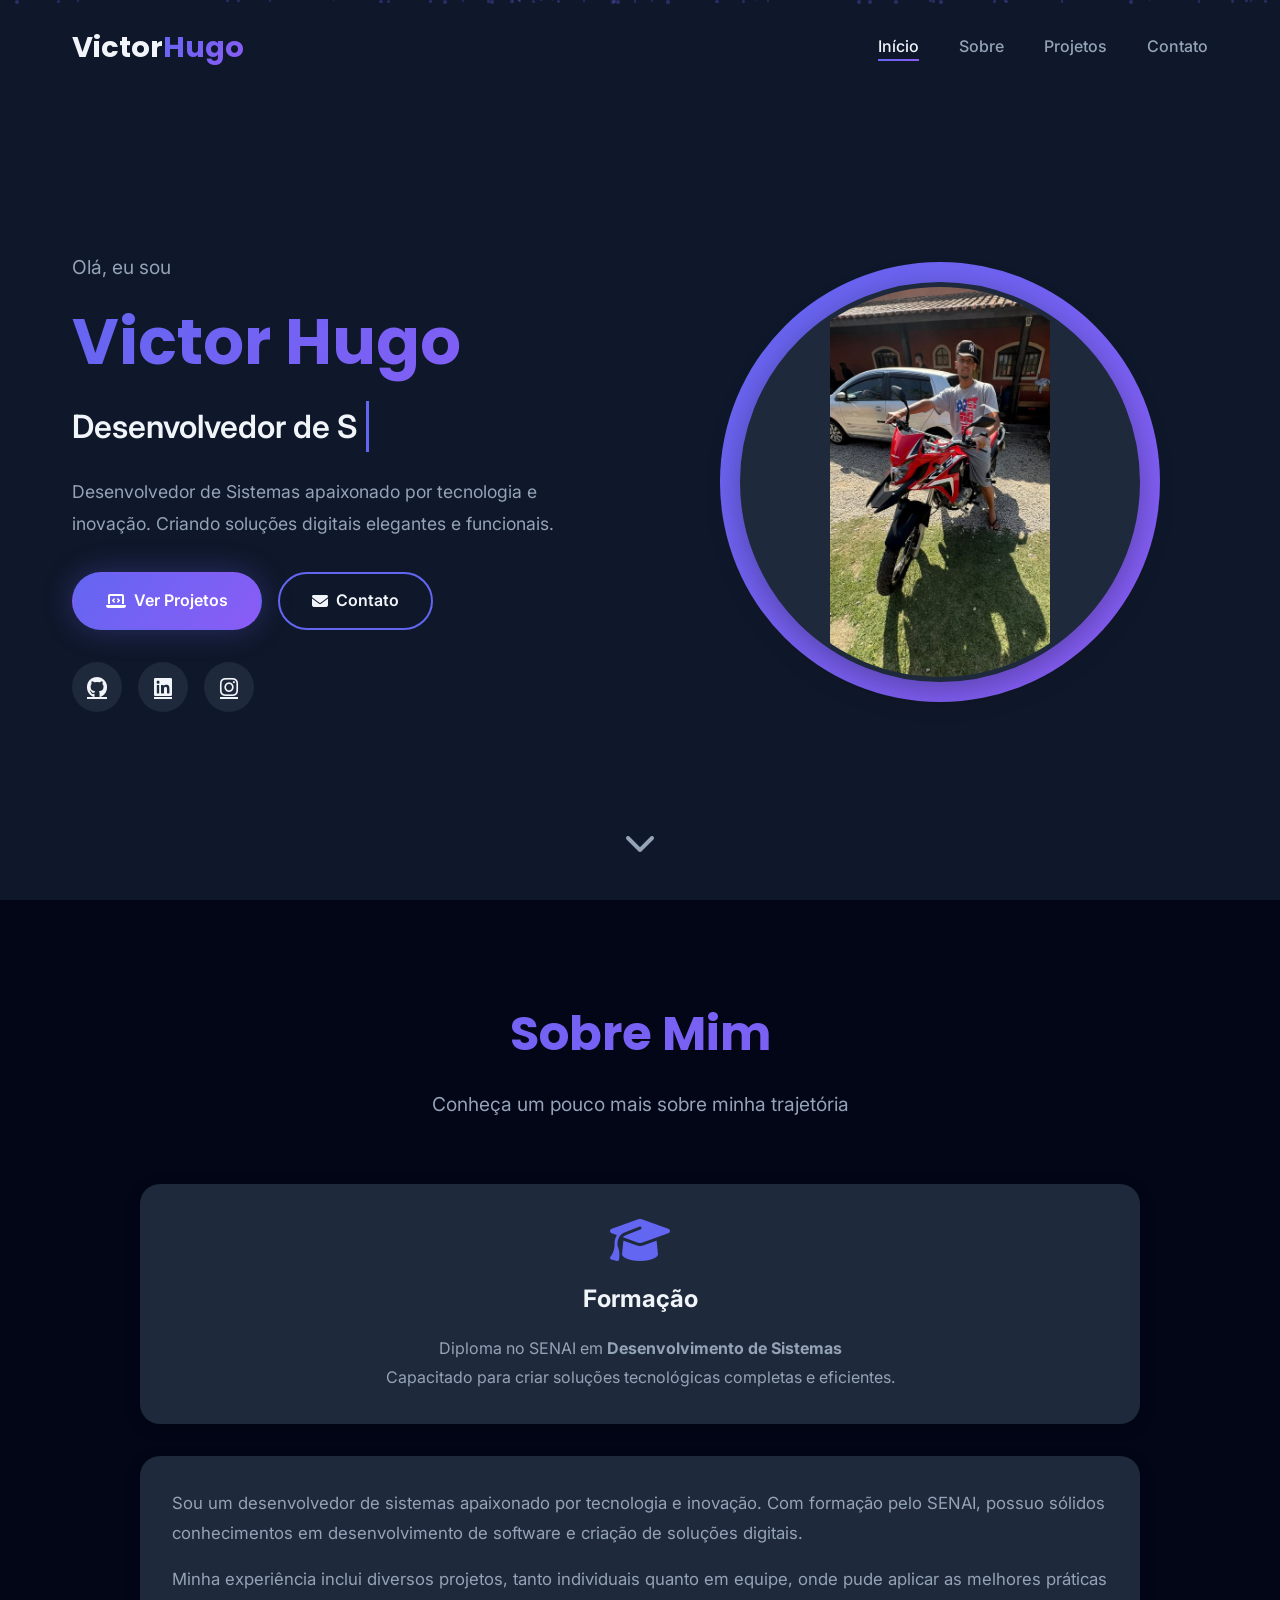
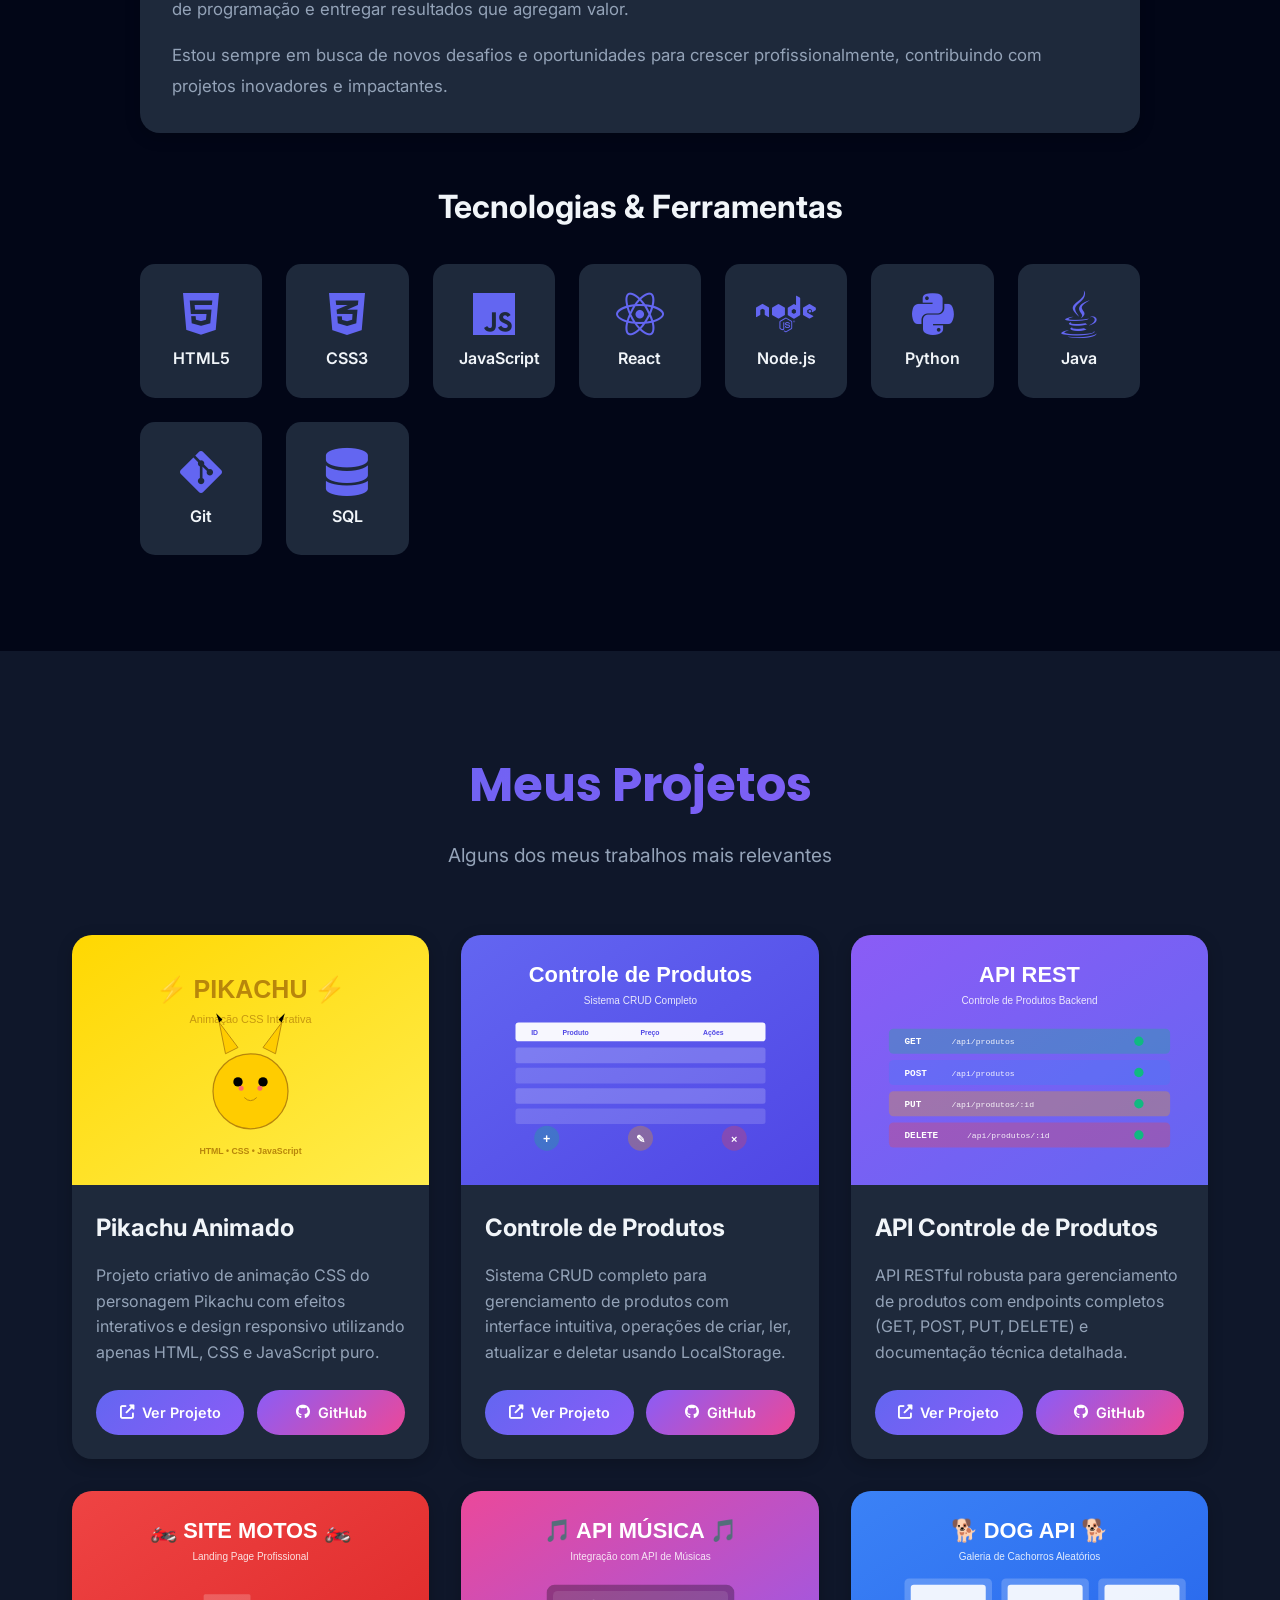
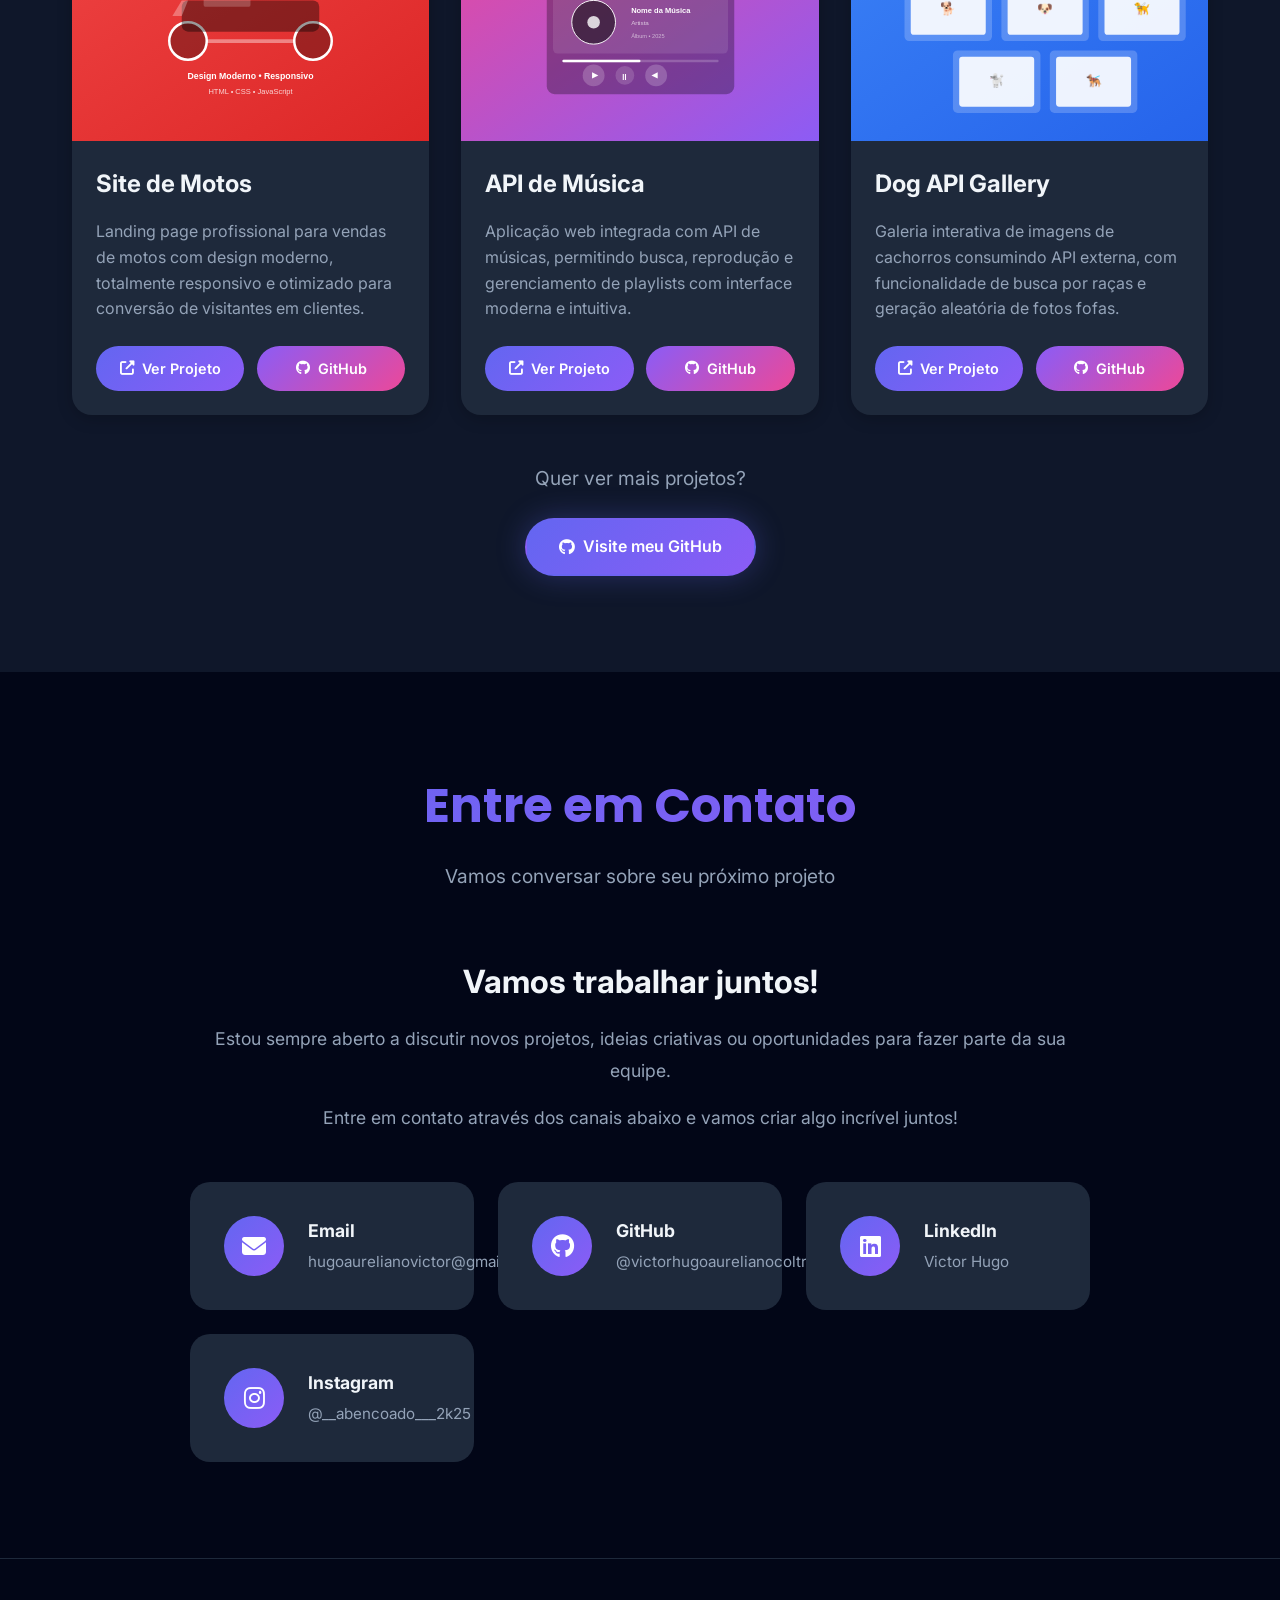
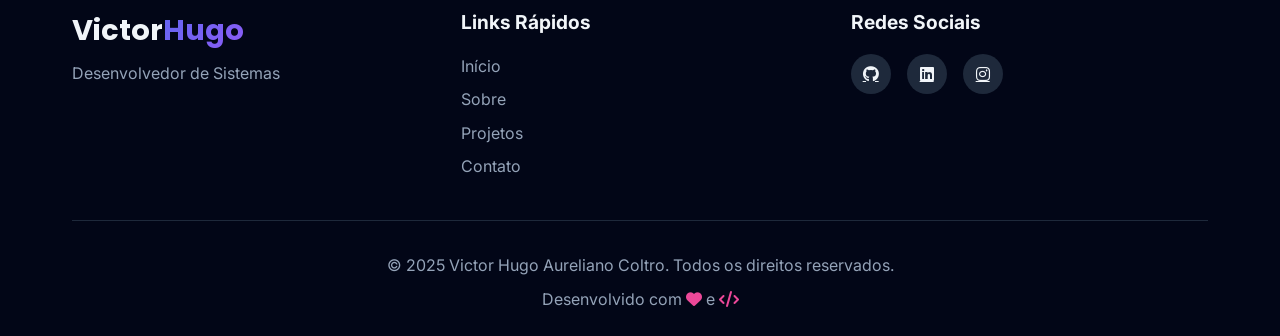
==== index.html @ bfe153fe "ok" ====
<!DOCTYPE html>
<html lang="pt-BR">
<head>
    <meta charset="UTF-8">
    <meta name="viewport" content="width=device-width, initial-scale=1.0">
    <meta name="description" content="Portfólio de Victor Hugo - Desenvolvedor de Sistemas">
    <meta name="keywords" content="desenvolvedor, sistemas, programador, SENAI, portfólio">
    <meta name="author" content="Victor Hugo Aureliano Coltro">
    <title>Portfólio de Victor Hugo — Desenvolvedor de Sistemas</title>
    
    <!-- CSS -->
    <link rel="stylesheet" href="css/style.css">
    
    <!-- Font Awesome para ícones -->
    <link rel="stylesheet" href="https://cdnjs.cloudflare.com/ajax/libs/font-awesome/6.4.0/css/all.min.css">
    
    <!-- Google Fonts -->
    <link rel="preconnect" href="https://fonts.googleapis.com">
    <link rel="preconnect" href="https://fonts.gstatic.com" crossorigin>
    <link href="https://fonts.googleapis.com/css2?family=Poppins:wght@300;400;500;600;700&family=Inter:wght@300;400;500;600;700&display=swap" rel="stylesheet">
</head>
<body>
    <!-- Navegação -->
    <nav class="navbar" id="navbar">
        <div class="container">
            <div class="nav-brand">
                <a href="#home">Victor<span>Hugo</span></a>
            </div>
            <ul class="nav-menu" id="nav-menu">
                <li><a href="#home" class="nav-link">Início</a></li>
                <li><a href="#sobre" class="nav-link">Sobre</a></li>
                <li><a href="#projetos" class="nav-link">Projetos</a></li>
                <li><a href="#contato" class="nav-link">Contato</a></li>
            </ul>
            <div class="hamburger" id="hamburger">
                <span></span>
                <span></span>
                <span></span>
            </div>
        </div>
    </nav>

    <!-- Seção Home -->
    <section id="home" class="home-section">
        <div class="particles" id="particles"></div>
        <div class="container">
            <div class="home-content">
                <div class="home-text">
                    <div class="greeting">Olá, eu sou</div>
                    <h1 class="name">Victor Hugo</h1>
                    <h2 class="title">
                        <span class="typed-text"></span>
                        <span class="cursor">&nbsp;</span>
                    </h2>
                    <p class="description">
                        Desenvolvedor de Sistemas apaixonado por tecnologia e inovação.
                        Criando soluções digitais elegantes e funcionais.
                    </p>
                    <div class="home-buttons">
                        <a href="#projetos" class="btn btn-primary">
                            <i class="fas fa-laptop-code"></i> Ver Projetos
                        </a>
                        <a href="#contato" class="btn btn-secondary">
                            <i class="fas fa-envelope"></i> Contato
                        </a>
                    </div>
                    <div class="social-links">
                        <a href="https://github.com/victorhugoaurelianocoltro" target="_blank" rel="noopener noreferrer" aria-label="GitHub">
                            <i class="fab fa-github"></i>
                        </a>
                        <a href="https://www.linkedin.com/in/victor-hugo-2b775338b" target="_blank" rel="noopener noreferrer" aria-label="LinkedIn">
                            <i class="fab fa-linkedin"></i>
                        </a>
                        <a href="https://www.instagram.com/__abencoado___2k25" target="_blank" rel="noopener noreferrer" aria-label="Instagram">
                            <i class="fab fa-instagram"></i>
                        </a>
                    </div>
                </div>
                <div class="home-image">
                    <div class="image-container">
                        <img src="img/576212940_1328569351799119_4452900626775686197_n.jpeg" alt="Victor Hugo">
                        <div class="image-border"></div>
                    </div>
                </div>
            </div>
        </div>
        <div class="scroll-down">
            <a href="#sobre">
                <i class="fas fa-chevron-down"></i>
            </a>
        </div>
    </section>

    <!-- Seção Sobre -->
    <section id="sobre" class="sobre-section">
        <div class="container">
            <div class="section-header">
                <h2 class="section-title">Sobre Mim</h2>
                <div class="section-subtitle">Conheça um pouco mais sobre minha trajetória</div>
            </div>
            <div class="sobre-content">
                <div class="sobre-info">
                    <div class="info-card">
                        <i class="fas fa-graduation-cap"></i>
                        <h3>Formação</h3>
                        <p>Diploma no SENAI em <strong>Desenvolvimento de Sistemas</strong></p>
                        <p>Capacitado para criar soluções tecnológicas completas e eficientes.</p>
                    </div>
                    <div class="sobre-text">
                        <p>
                            Sou um desenvolvedor de sistemas apaixonado por tecnologia e inovação. 
                            Com formação pelo SENAI, possuo sólidos conhecimentos em desenvolvimento 
                            de software e criação de soluções digitais.
                        </p>
                        <p>
                            Minha experiência inclui diversos projetos, tanto individuais quanto em 
                            equipe, onde pude aplicar as melhores práticas de programação e entregar 
                            resultados que agregam valor.
                        </p>
                        <p>
                            Estou sempre em busca de novos desafios e oportunidades para crescer 
                            profissionalmente, contribuindo com projetos inovadores e impactantes.
                        </p>
                    </div>
                </div>
                
                <div class="skills-section">
                    <h3>Tecnologias & Ferramentas</h3>
                    <div class="skills-grid">
                        <div class="skill-card">
                            <i class="fab fa-html5"></i>
                            <span>HTML5</span>
                        </div>
                        <div class="skill-card">
                            <i class="fab fa-css3-alt"></i>
                            <span>CSS3</span>
                        </div>
                        <div class="skill-card">
                            <i class="fab fa-js"></i>
                            <span>JavaScript</span>
                        </div>
                        <div class="skill-card">
                            <i class="fab fa-react"></i>
                            <span>React</span>
                        </div>
                        <div class="skill-card">
                            <i class="fab fa-node"></i>
                            <span>Node.js</span>
                        </div>
                        <div class="skill-card">
                            <i class="fab fa-python"></i>
                            <span>Python</span>
                        </div>
                        <div class="skill-card">
                            <i class="fab fa-java"></i>
                            <span>Java</span>
                        </div>
                        <div class="skill-card">
                            <i class="fab fa-git-alt"></i>
                            <span>Git</span>
                        </div>
                        <div class="skill-card">
                            <i class="fas fa-database"></i>
                            <span>SQL</span>
                        </div>
                    </div>
                </div>
            </div>
        </div>
    </section>

    <!-- Seção Projetos -->
    <section id="projetos" class="projetos-section">
        <div class="container">
            <div class="section-header">
                <h2 class="section-title">Meus Projetos</h2>
                <div class="section-subtitle">Alguns dos meus trabalhos mais relevantes</div>
            </div>
            <div class="projetos-grid" id="projetos-grid">
                <!-- Projeto 1 - Pikachu -->
                <div class="projeto-card">
                    <div class="projeto-image">
                        <img src="assets/pikachu.svg" alt="Pikachu Animado">
                        <div class="projeto-overlay">
                            <div class="projeto-tags">
                                <span>HTML</span>
                                <span>CSS</span>
                                <span>JavaScript</span>
                            </div>
                        </div>
                    </div>
                    <div class="projeto-content">
                        <h3>Pikachu Animado</h3>
                        <p>Projeto criativo de animação CSS do personagem Pikachu com efeitos interativos e design responsivo utilizando apenas HTML, CSS e JavaScript puro.</p>
                        <div class="projeto-footer">
                            <a href="https://victorhugoaurelianocoltro.github.io/Pikachu-ds1bb/" target="_blank" rel="noopener noreferrer" class="btn-projeto">
                                <i class="fas fa-external-link-alt"></i> Ver Projeto
                            </a>
                            <a href="https://github.com/victorhugoaurelianocoltro/Pikachu-ds1bb" target="_blank" rel="noopener noreferrer" class="btn-projeto">
                                <i class="fab fa-github"></i> GitHub
                            </a>
                        </div>
                    </div>
                </div>

                <!-- Projeto 2 - Controle de Produtos -->
                <div class="projeto-card">
                    <div class="projeto-image">
                        <img src="assets/controle-produtos.svg" alt="Controle de Produtos">
                        <div class="projeto-overlay">
                            <div class="projeto-tags">
                                <span>JavaScript</span>
                                <span>CRUD</span>
                                <span>LocalStorage</span>
                            </div>
                        </div>
                    </div>
                    <div class="projeto-content">
                        <h3>Controle de Produtos</h3>
                        <p>Sistema CRUD completo para gerenciamento de produtos com interface intuitiva, operações de criar, ler, atualizar e deletar usando LocalStorage.</p>
                        <div class="projeto-footer">
                            <a href="https://victorhugoaurelianocoltro.github.io/controledeprodutos/" target="_blank" rel="noopener noreferrer" class="btn-projeto">
                                <i class="fas fa-external-link-alt"></i> Ver Projeto
                            </a>
                            <a href="https://github.com/victorhugoaurelianocoltro/controledeprodutos" target="_blank" rel="noopener noreferrer" class="btn-projeto">
                                <i class="fab fa-github"></i> GitHub
                            </a>
                        </div>
                    </div>
                </div>

                <!-- Projeto 3 - API Controle de Produtos -->
                <div class="projeto-card">
                    <div class="projeto-image">
                        <img src="assets/api-controle.svg" alt="API Controle de Produtos">
                        <div class="projeto-overlay">
                            <div class="projeto-tags">
                                <span>API REST</span>
                                <span>Backend</span>
                                <span>JSON</span>
                            </div>
                        </div>
                    </div>
                    <div class="projeto-content">
                        <h3>API Controle de Produtos</h3>
                        <p>API RESTful robusta para gerenciamento de produtos com endpoints completos (GET, POST, PUT, DELETE) e documentação técnica detalhada.</p>
                        <div class="projeto-footer">
                            <a href="https://victorhugoaurelianocoltro.github.io/API-controledeprodutos/" target="_blank" rel="noopener noreferrer" class="btn-projeto">
                                <i class="fas fa-external-link-alt"></i> Ver Projeto
                            </a>
                            <a href="https://github.com/victorhugoaurelianocoltro/API-controledeprodutos" target="_blank" rel="noopener noreferrer" class="btn-projeto">
                                <i class="fab fa-github"></i> GitHub
                            </a>
                        </div>
                    </div>
                </div>

                <!-- Projeto 4 - Site Moto -->
                <div class="projeto-card">
                    <div class="projeto-image">
                        <img src="assets/site-moto.svg" alt="Site de Motos">
                        <div class="projeto-overlay">
                            <div class="projeto-tags">
                                <span>HTML5</span>
                                <span>CSS3</span>
                                <span>Responsivo</span>
                            </div>
                        </div>
                    </div>
                    <div class="projeto-content">
                        <h3>Site de Motos</h3>
                        <p>Landing page profissional para vendas de motos com design moderno, totalmente responsivo e otimizado para conversão de visitantes em clientes.</p>
                        <div class="projeto-footer">
                            <a href="https://victorhugoaurelianocoltro.github.io/site-moto/" target="_blank" rel="noopener noreferrer" class="btn-projeto">
                                <i class="fas fa-external-link-alt"></i> Ver Projeto
                            </a>
                            <a href="https://github.com/victorhugoaurelianocoltro/site-moto" target="_blank" rel="noopener noreferrer" class="btn-projeto">
                                <i class="fab fa-github"></i> GitHub
                            </a>
                        </div>
                    </div>
                </div>

                <!-- Projeto 5 - API Música -->
                <div class="projeto-card">
                    <div class="projeto-image">
                        <img src="assets/api-musica.svg" alt="API de Música">
                        <div class="projeto-overlay">
                            <div class="projeto-tags">
                                <span>API</span>
                                <span>JavaScript</span>
                                <span>JSON</span>
                            </div>
                        </div>
                    </div>
                    <div class="projeto-content">
                        <h3>API de Música</h3>
                        <p>Aplicação web integrada com API de músicas, permitindo busca, reprodução e gerenciamento de playlists com interface moderna e intuitiva.</p>
                        <div class="projeto-footer">
                            <a href="https://victorhugoaurelianocoltro.github.io/api-musica/" target="_blank" rel="noopener noreferrer" class="btn-projeto">
                                <i class="fas fa-external-link-alt"></i> Ver Projeto
                            </a>
                            <a href="https://github.com/victorhugoaurelianocoltro/api-musica" target="_blank" rel="noopener noreferrer" class="btn-projeto">
                                <i class="fab fa-github"></i> GitHub
                            </a>
                        </div>
                    </div>
                </div>

                <!-- Projeto 6 - Dog API -->
                <div class="projeto-card">
                    <div class="projeto-image">
                        <img src="assets/dog-api.svg" alt="Dog API">
                        <div class="projeto-overlay">
                            <div class="projeto-tags">
                                <span>API Externa</span>
                                <span>JavaScript</span>
                                <span>Fetch</span>
                            </div>
                        </div>
                    </div>
                    <div class="projeto-content">
                        <h3>Dog API Gallery</h3>
                        <p>Galeria interativa de imagens de cachorros consumindo API externa, com funcionalidade de busca por raças e geração aleatória de fotos fofas.</p>
                        <div class="projeto-footer">
                            <a href="https://victorhugoaurelianocoltro.github.io/dogapi/" target="_blank" rel="noopener noreferrer" class="btn-projeto">
                                <i class="fas fa-external-link-alt"></i> Ver Projeto
                            </a>
                            <a href="https://github.com/victorhugoaurelianocoltro/dogapi" target="_blank" rel="noopener noreferrer" class="btn-projeto">
                                <i class="fab fa-github"></i> GitHub
                            </a>
                        </div>
                    </div>
                </div>
            </div>
            
            <div class="projetos-cta">
                <p>Quer ver mais projetos?</p>
                <a href="https://github.com/victorhugoaurelianocoltro" target="_blank" rel="noopener noreferrer" class="btn btn-primary">
                    <i class="fab fa-github"></i> Visite meu GitHub
                </a>
            </div>
        </div>
    </section>

    <!-- Seção Contato -->
    <section id="contato" class="contato-section">
        <div class="container">
            <div class="section-header">
                <h2 class="section-title">Entre em Contato</h2>
                <div class="section-subtitle">Vamos conversar sobre seu próximo projeto</div>
            </div>
            <div class="contato-content">
                <div class="contato-info">
                    <div class="contato-text">
                        <h3>Vamos trabalhar juntos!</h3>
                        <p>
                            Estou sempre aberto a discutir novos projetos, ideias criativas ou 
                            oportunidades para fazer parte da sua equipe.
                        </p>
                        <p>
                            Entre em contato através dos canais abaixo e vamos criar algo incrível juntos!
                        </p>
                    </div>
                    
                    <div class="contato-cards">
                        <a href="mailto:hugoaurelianovictor@gmail.com" class="contato-card">
                            <div class="contato-icon">
                                <i class="fas fa-envelope"></i>
                            </div>
                            <div class="contato-details">
                                <h4>Email</h4>
                                <p>hugoaurelianovictor@gmail.com</p>
                            </div>
                        </a>

                        <a href="https://github.com/victorhugoaurelianocoltro" target="_blank" rel="noopener noreferrer" class="contato-card">
                            <div class="contato-icon">
                                <i class="fab fa-github"></i>
                            </div>
                            <div class="contato-details">
                                <h4>GitHub</h4>
                                <p>@victorhugoaurelianocoltro</p>
                            </div>
                        </a>

                        <a href="https://www.linkedin.com/in/victor-hugo-2b775338b" target="_blank" rel="noopener noreferrer" class="contato-card">
                            <div class="contato-icon">
                                <i class="fab fa-linkedin"></i>
                            </div>
                            <div class="contato-details">
                                <h4>LinkedIn</h4>
                                <p>Victor Hugo</p>
                            </div>
                        </a>

                        <a href="https://www.instagram.com/__abencoado___2k25" target="_blank" rel="noopener noreferrer" class="contato-card">
                            <div class="contato-icon">
                                <i class="fab fa-instagram"></i>
                            </div>
                            <div class="contato-details">
                                <h4>Instagram</h4>
                                <p>@__abencoado___2k25</p>
                            </div>
                        </a>
                    </div>
                </div>
            </div>
        </div>
    </section>

    <!-- Footer -->
    <footer class="footer">
        <div class="container">
            <div class="footer-content">
                <div class="footer-brand">
                    <h3>Victor<span>Hugo</span></h3>
                    <p>Desenvolvedor de Sistemas</p>
                </div>
                <div class="footer-links">
                    <h4>Links Rápidos</h4>
                    <ul>
                        <li><a href="#home">Início</a></li>
                        <li><a href="#sobre">Sobre</a></li>
                        <li><a href="#projetos">Projetos</a></li>
                        <li><a href="#contato">Contato</a></li>
                    </ul>
                </div>
                <div class="footer-social">
                    <h4>Redes Sociais</h4>
                    <div class="social-icons">
                        <a href="https://github.com/victorhugoaurelianocoltro" target="_blank" rel="noopener noreferrer" aria-label="GitHub">
                            <i class="fab fa-github"></i>
                        </a>
                        <a href="https://www.linkedin.com/in/victor-hugo-2b775338b" target="_blank" rel="noopener noreferrer" aria-label="LinkedIn">
                            <i class="fab fa-linkedin"></i>
                        </a>
                        <a href="https://www.instagram.com/__abencoado___2k25" target="_blank" rel="noopener noreferrer" aria-label="Instagram">
                            <i class="fab fa-instagram"></i>
                        </a>
                    </div>
                </div>
            </div>
            <div class="footer-bottom">
                <p>&copy; 2025 Victor Hugo Aureliano Coltro. Todos os direitos reservados.</p>
                <p>Desenvolvido com <i class="fas fa-heart"></i> e <i class="fas fa-code"></i></p>
            </div>
        </div>
    </footer>

    <!-- Botão Voltar ao Topo -->
    <button id="backToTop" class="back-to-top" aria-label="Voltar ao topo">
        <i class="fas fa-arrow-up"></i>
    </button>

    <!-- JavaScript -->
    <script src="js/script.js"></script>
</body>
</html>
---- css/style.css ----
/* ============================================
   RESET E CONFIGURAÇÕES GERAIS
   ============================================ */

* {
    margin: 0;
    padding: 0;
    box-sizing: border-box;
}

:root {
    /* Cores Principais */
    --primary-color: #6366f1;
    --secondary-color: #8b5cf6;
    --accent-color: #ec4899;
    --dark-bg: #0f172a;
    --darker-bg: #020617;
    --light-text: #f1f5f9;
    --gray-text: #94a3b8;
    --card-bg: #1e293b;
    --hover-bg: #334155;
    
    /* Gradientes */
    --gradient-primary: linear-gradient(135deg, #6366f1 0%, #8b5cf6 100%);
    --gradient-secondary: linear-gradient(135deg, #8b5cf6 0%, #ec4899 100%);
    --gradient-dark: linear-gradient(135deg, #1e293b 0%, #0f172a 100%);
    
    /* Sombras */
    --shadow-sm: 0 2px 8px rgba(0, 0, 0, 0.1);
    --shadow-md: 0 4px 16px rgba(0, 0, 0, 0.2);
    --shadow-lg: 0 8px 32px rgba(0, 0, 0, 0.3);
    --shadow-glow: 0 0 30px rgba(99, 102, 241, 0.3);
    
    /* Transições */
    --transition-fast: 0.2s ease;
    --transition-normal: 0.3s ease;
    --transition-slow: 0.5s ease;
    
    /* Espaçamentos */
    --spacing-xs: 0.5rem;
    --spacing-sm: 1rem;
    --spacing-md: 2rem;
    --spacing-lg: 4rem;
    --spacing-xl: 6rem;
}

html {
    scroll-behavior: smooth;
    overflow-x: hidden;
}

body {
    font-family: 'Inter', 'Poppins', sans-serif;
    background-color: var(--dark-bg);
    color: var(--light-text);
    line-height: 1.6;
    overflow-x: hidden;
}

.container {
    max-width: 1200px;
    margin: 0 auto;
    padding: 0 2rem;
}

/* ============================================
   NAVEGAÇÃO
   ============================================ */

.navbar {
    position: fixed;
    top: 0;
    left: 0;
    width: 100%;
    background-color: transparent;
    padding: 1.5rem 0;
    z-index: 1000;
    transition: all var(--transition-normal);
}

.navbar.scrolled {
    background-color: rgba(15, 23, 42, 0.95);
    backdrop-filter: blur(10px);
    padding: 1rem 0;
    box-shadow: var(--shadow-md);
}

.navbar .container {
    display: flex;
    justify-content: space-between;
    align-items: center;
}

.nav-brand a {
    font-size: 1.8rem;
    font-weight: 700;
    color: var(--light-text);
    text-decoration: none;
    font-family: 'Poppins', sans-serif;
}

.nav-brand a span {
    background: var(--gradient-primary);
    -webkit-background-clip: text;
    -webkit-text-fill-color: transparent;
    background-clip: text;
}

.nav-menu {
    display: flex;
    list-style: none;
    gap: 2.5rem;
}

.nav-link {
    color: var(--gray-text);
    text-decoration: none;
    font-weight: 500;
    position: relative;
    transition: color var(--transition-fast);
}

.nav-link::after {
    content: '';
    position: absolute;
    bottom: -5px;
    left: 0;
    width: 0;
    height: 2px;
    background: var(--gradient-primary);
    transition: width var(--transition-normal);
}

.nav-link:hover,
.nav-link.active {
    color: var(--light-text);
}

.nav-link:hover::after,
.nav-link.active::after {
    width: 100%;
}

/* Hamburger Menu */
.hamburger {
    display: none;
    flex-direction: column;
    cursor: pointer;
    gap: 5px;
}

.hamburger span {
    width: 25px;
    height: 3px;
    background-color: var(--light-text);
    transition: all var(--transition-normal);
    border-radius: 2px;
}

.hamburger.active span:nth-child(1) {
    transform: rotate(45deg) translate(8px, 8px);
}

.hamburger.active span:nth-child(2) {
    opacity: 0;
}

.hamburger.active span:nth-child(3) {
    transform: rotate(-45deg) translate(7px, -7px);
}

/* ============================================
   SEÇÃO HOME
   ============================================ */

.home-section {
    min-height: 100vh;
    display: flex;
    align-items: center;
    justify-content: center;
    position: relative;
    padding: 8rem 0 4rem;
    overflow: hidden;
}

/* Partículas de Fundo */
.particles {
    position: absolute;
    top: 0;
    left: 0;
    width: 100%;
    height: 100%;
    overflow: hidden;
    z-index: 0;
}

.particle {
    position: absolute;
    width: 2px;
    height: 2px;
    background-color: var(--primary-color);
    border-radius: 50%;
    opacity: 0.3;
    animation: float linear infinite;
}

@keyframes float {
    0% {
        transform: translateY(100vh) translateX(0);
        opacity: 0;
    }
    10% {
        opacity: 0.3;
    }
    90% {
        opacity: 0.3;
    }
    100% {
        transform: translateY(-100px) translateX(100px);
        opacity: 0;
    }
}

.home-content {
    display: grid;
    grid-template-columns: 1fr 1fr;
    gap: 4rem;
    align-items: center;
    position: relative;
    z-index: 1;
}

.home-text {
    animation: fadeInLeft 1s ease;
}

.greeting {
    font-size: 1.2rem;
    color: var(--gray-text);
    margin-bottom: 0.5rem;
}

.name {
    font-size: 4rem;
    font-weight: 700;
    background: var(--gradient-primary);
    -webkit-background-clip: text;
    -webkit-text-fill-color: transparent;
    background-clip: text;
    margin-bottom: 0.5rem;
    font-family: 'Poppins', sans-serif;
}

.title {
    font-size: 2rem;
    color: var(--light-text);
    margin-bottom: 1.5rem;
    min-height: 3rem;
}

.typed-text {
    font-weight: 600;
}

.cursor {
    display: inline-block;
    background-color: var(--primary-color);
    margin-left: 0.1rem;
    width: 3px;
    animation: blink 1s infinite;
}

@keyframes blink {
    0%, 100% { opacity: 1; }
    50% { opacity: 0; }
}

.description {
    font-size: 1.1rem;
    color: var(--gray-text);
    margin-bottom: 2rem;
    line-height: 1.8;
}

.home-buttons {
    display: flex;
    gap: 1rem;
    margin-bottom: 2rem;
}

.btn {
    padding: 0.9rem 2rem;
    border-radius: 50px;
    text-decoration: none;
    font-weight: 600;
    display: inline-flex;
    align-items: center;
    gap: 0.5rem;
    transition: all var(--transition-normal);
    border: 2px solid transparent;
    font-size: 1rem;
}

.btn-primary {
    background: var(--gradient-primary);
    color: white;
    box-shadow: var(--shadow-glow);
}

.btn-primary:hover {
    transform: translateY(-3px);
    box-shadow: 0 0 40px rgba(99, 102, 241, 0.5);
}

.btn-secondary {
    background: transparent;
    color: var(--light-text);
    border-color: var(--primary-color);
}

.btn-secondary:hover {
    background: var(--primary-color);
    transform: translateY(-3px);
}

.social-links {
    display: flex;
    gap: 1rem;
}

.social-links a {
    width: 50px;
    height: 50px;
    border-radius: 50%;
    background: var(--card-bg);
    display: flex;
    align-items: center;
    justify-content: center;
    color: var(--light-text);
    font-size: 1.3rem;
    transition: all var(--transition-normal);
    border: 2px solid transparent;
}

.social-links a:hover {
    background: var(--gradient-primary);
    border-color: var(--primary-color);
    transform: translateY(-5px);
    box-shadow: var(--shadow-glow);
}

/* Imagem do Perfil */
.home-image {
    display: flex;
    justify-content: center;
    align-items: center;
    animation: fadeInRight 1s ease;
}

.image-container {
    position: relative;
    width: 400px;
    height: 400px;
}

.image-container img {
    width: 100%;
    height: 100%;
    object-fit: contain;
    object-position: center;
    border-radius: 50%;
    border: 5px solid var(--card-bg);
    box-shadow: var(--shadow-lg);
    position: relative;
    z-index: 2;
    background: var(--card-bg);
}

.image-border {
    position: absolute;
    top: -20px;
    left: -20px;
    width: calc(100% + 40px);
    height: calc(100% + 40px);
    border-radius: 50%;
    background: var(--gradient-primary);
    z-index: 1;
    animation: rotate 10s linear infinite;
}

@keyframes rotate {
    0% { transform: rotate(0deg); }
    100% { transform: rotate(360deg); }
}

/* Scroll Down */
.scroll-down {
    position: absolute;
    bottom: 2rem;
    left: 50%;
    transform: translateX(-50%);
    animation: bounce 2s infinite;
}

.scroll-down a {
    color: var(--gray-text);
    font-size: 2rem;
    transition: color var(--transition-fast);
}

.scroll-down a:hover {
    color: var(--primary-color);
}

@keyframes bounce {
    0%, 20%, 50%, 80%, 100% { transform: translateX(-50%) translateY(0); }
    40% { transform: translateX(-50%) translateY(-10px); }
    60% { transform: translateX(-50%) translateY(-5px); }
}

/* Animações */
@keyframes fadeInLeft {
    from {
        opacity: 0;
        transform: translateX(-50px);
    }
    to {
        opacity: 1;
        transform: translateX(0);
    }
}

@keyframes fadeInRight {
    from {
        opacity: 0;
        transform: translateX(50px);
    }
    to {
        opacity: 1;
        transform: translateX(0);
    }
}

/* ============================================
   SEÇÕES GERAIS
   ============================================ */

section {
    padding: var(--spacing-xl) 0;
}

.section-header {
    text-align: center;
    margin-bottom: 4rem;
}

.section-title {
    font-size: 3rem;
    font-weight: 700;
    margin-bottom: 1rem;
    background: var(--gradient-primary);
    -webkit-background-clip: text;
    -webkit-text-fill-color: transparent;
    background-clip: text;
    font-family: 'Poppins', sans-serif;
}

.section-subtitle {
    font-size: 1.2rem;
    color: var(--gray-text);
}

/* ============================================
   SEÇÃO SOBRE
   ============================================ */

.sobre-section {
    background: var(--darker-bg);
}

.sobre-content {
    max-width: 1000px;
    margin: 0 auto;
}

.sobre-info {
    display: grid;
    gap: 2rem;
    margin-bottom: 3rem;
}

.info-card {
    background: var(--card-bg);
    padding: 2rem;
    border-radius: 20px;
    box-shadow: var(--shadow-md);
    text-align: center;
    transition: transform var(--transition-normal);
}

.info-card:hover {
    transform: translateY(-10px);
}

.info-card i {
    font-size: 3rem;
    color: var(--primary-color);
    margin-bottom: 1rem;
}

.info-card h3 {
    font-size: 1.5rem;
    margin-bottom: 1rem;
    color: var(--light-text);
}

.info-card p {
    color: var(--gray-text);
    line-height: 1.8;
}

.sobre-text {
    background: var(--card-bg);
    padding: 2rem;
    border-radius: 20px;
    box-shadow: var(--shadow-md);
}

.sobre-text p {
    color: var(--gray-text);
    margin-bottom: 1rem;
    line-height: 1.8;
    font-size: 1.05rem;
}

.sobre-text p:last-child {
    margin-bottom: 0;
}

/* Skills */
.skills-section {
    margin-top: 3rem;
}

.skills-section h3 {
    font-size: 2rem;
    text-align: center;
    margin-bottom: 2rem;
    color: var(--light-text);
}

.skills-grid {
    display: grid;
    grid-template-columns: repeat(auto-fit, minmax(120px, 1fr));
    gap: 1.5rem;
}

.skill-card {
    background: var(--card-bg);
    padding: 1.5rem;
    border-radius: 15px;
    text-align: center;
    transition: all var(--transition-normal);
    border: 2px solid transparent;
    cursor: pointer;
}

.skill-card:hover {
    transform: translateY(-10px);
    border-color: var(--primary-color);
    box-shadow: var(--shadow-glow);
}

.skill-card i {
    font-size: 3rem;
    color: var(--primary-color);
    margin-bottom: 0.5rem;
}

.skill-card span {
    display: block;
    color: var(--light-text);
    font-weight: 600;
}

/* ============================================
   SEÇÃO PROJETOS
   ============================================ */

.projetos-section {
    background: var(--dark-bg);
}

.projetos-grid {
    display: grid;
    grid-template-columns: repeat(auto-fit, minmax(350px, 1fr));
    gap: 2rem;
    margin-bottom: 3rem;
}

.projeto-card {
    background: var(--card-bg);
    border-radius: 20px;
    overflow: hidden;
    box-shadow: var(--shadow-md);
    transition: all var(--transition-normal);
    cursor: pointer;
}

.projeto-card:hover {
    transform: translateY(-10px);
    box-shadow: var(--shadow-lg);
}

.projeto-image {
    position: relative;
    width: 100%;
    height: 250px;
    overflow: hidden;
}

.projeto-image img {
    width: 100%;
    height: 100%;
    object-fit: cover;
    transition: transform var(--transition-slow);
}

.projeto-card:hover .projeto-image img {
    transform: scale(1.1);
}

.projeto-overlay {
    position: absolute;
    top: 0;
    left: 0;
    width: 100%;
    height: 100%;
    background: rgba(99, 102, 241, 0.9);
    display: flex;
    align-items: center;
    justify-content: center;
    opacity: 0;
    transition: opacity var(--transition-normal);
}

.projeto-card:hover .projeto-overlay {
    opacity: 1;
}

.projeto-tags {
    display: flex;
    gap: 0.5rem;
    flex-wrap: wrap;
    justify-content: center;
}

.projeto-tags span {
    background: white;
    color: var(--primary-color);
    padding: 0.4rem 1rem;
    border-radius: 20px;
    font-size: 0.85rem;
    font-weight: 600;
}

.projeto-content {
    padding: 1.5rem;
}

.projeto-content h3 {
    font-size: 1.5rem;
    margin-bottom: 1rem;
    color: var(--light-text);
}

.projeto-content p {
    color: var(--gray-text);
    margin-bottom: 1.5rem;
    line-height: 1.6;
}

.projeto-footer {
    display: flex;
    justify-content: center;
    align-items: center;
    gap: 0.8rem;
    flex-wrap: wrap;
}

.btn-projeto {
    display: inline-flex;
    align-items: center;
    gap: 0.5rem;
    padding: 0.7rem 1.3rem;
    background: var(--gradient-primary);
    color: white;
    text-decoration: none;
    border-radius: 50px;
    font-weight: 600;
    font-size: 0.9rem;
    transition: all var(--transition-normal);
    flex: 1;
    min-width: 120px;
    justify-content: center;
}

.btn-projeto:hover {
    transform: translateY(-3px);
    box-shadow: var(--shadow-glow);
}

.btn-projeto:nth-child(2) {
    background: var(--gradient-secondary);
}

.projetos-cta {
    text-align: center;
    margin-top: 3rem;
}

.projetos-cta p {
    font-size: 1.2rem;
    color: var(--gray-text);
    margin-bottom: 1.5rem;
}

/* ============================================
   SEÇÃO CONTATO
   ============================================ */

.contato-section {
    background: var(--darker-bg);
}

.contato-content {
    max-width: 900px;
    margin: 0 auto;
}

.contato-text {
    text-align: center;
    margin-bottom: 3rem;
}

.contato-text h3 {
    font-size: 2rem;
    margin-bottom: 1rem;
    color: var(--light-text);
}

.contato-text p {
    color: var(--gray-text);
    font-size: 1.1rem;
    line-height: 1.8;
    margin-bottom: 1rem;
}

.contato-cards {
    display: grid;
    grid-template-columns: repeat(auto-fit, minmax(250px, 1fr));
    gap: 1.5rem;
}

.contato-card {
    background: var(--card-bg);
    padding: 2rem;
    border-radius: 20px;
    display: flex;
    align-items: center;
    gap: 1.5rem;
    text-decoration: none;
    transition: all var(--transition-normal);
    border: 2px solid transparent;
}

.contato-card:hover {
    transform: translateY(-10px);
    border-color: var(--primary-color);
    box-shadow: var(--shadow-glow);
}

.contato-icon {
    width: 60px;
    height: 60px;
    border-radius: 50%;
    background: var(--gradient-primary);
    display: flex;
    align-items: center;
    justify-content: center;
    font-size: 1.5rem;
    color: white;
    flex-shrink: 0;
}

.contato-details h4 {
    color: var(--light-text);
    margin-bottom: 0.3rem;
    font-size: 1.1rem;
}

.contato-details p {
    color: var(--gray-text);
    font-size: 0.95rem;
}

/* ============================================
   FOOTER
   ============================================ */

.footer {
    background: var(--darker-bg);
    padding: 3rem 0 1rem;
    border-top: 1px solid var(--card-bg);
}

.footer-content {
    display: grid;
    grid-template-columns: repeat(auto-fit, minmax(250px, 1fr));
    gap: 2rem;
    margin-bottom: 2rem;
}

.footer-brand h3 {
    font-size: 1.8rem;
    margin-bottom: 0.5rem;
    font-family: 'Poppins', sans-serif;
}

.footer-brand h3 span {
    background: var(--gradient-primary);
    -webkit-background-clip: text;
    -webkit-text-fill-color: transparent;
    background-clip: text;
}

.footer-brand p {
    color: var(--gray-text);
}

.footer-links h4,
.footer-social h4 {
    color: var(--light-text);
    margin-bottom: 1rem;
    font-size: 1.2rem;
}

.footer-links ul {
    list-style: none;
}

.footer-links li {
    margin-bottom: 0.5rem;
}

.footer-links a {
    color: var(--gray-text);
    text-decoration: none;
    transition: color var(--transition-fast);
}

.footer-links a:hover {
    color: var(--primary-color);
}

.social-icons {
    display: flex;
    gap: 1rem;
}

.social-icons a {
    width: 40px;
    height: 40px;
    border-radius: 50%;
    background: var(--card-bg);
    display: flex;
    align-items: center;
    justify-content: center;
    color: var(--light-text);
    transition: all var(--transition-normal);
}

.social-icons a:hover {
    background: var(--gradient-primary);
    transform: translateY(-5px);
}

.footer-bottom {
    text-align: center;
    padding-top: 2rem;
    border-top: 1px solid var(--card-bg);
    color: var(--gray-text);
}

.footer-bottom p {
    margin-bottom: 0.5rem;
}

.footer-bottom i {
    color: var(--accent-color);
}

/* ============================================
   BOTÃO VOLTAR AO TOPO
   ============================================ */

.back-to-top {
    position: fixed;
    bottom: 2rem;
    right: 2rem;
    width: 50px;
    height: 50px;
    border-radius: 50%;
    background: var(--gradient-primary);
    color: white;
    border: none;
    cursor: pointer;
    display: none;
    align-items: center;
    justify-content: center;
    font-size: 1.2rem;
    box-shadow: var(--shadow-md);
    transition: all var(--transition-normal);
    z-index: 999;
}

.back-to-top.show {
    display: flex;
}

.back-to-top:hover {
    transform: translateY(-5px);
    box-shadow: var(--shadow-glow);
}

/* ============================================
   RESPONSIVIDADE
   ============================================ */

@media (max-width: 968px) {
    .home-content {
        grid-template-columns: 1fr;
        text-align: center;
        gap: 3rem;
    }
    
    .name {
        font-size: 3rem;
    }
    
    .title {
        font-size: 1.5rem;
    }
    
    .home-buttons {
        justify-content: center;
    }
    
    .social-links {
        justify-content: center;
    }
    
    .image-container {
        width: 300px;
        height: 300px;
    }
    
    .hamburger {
        display: flex;
    }
    
    .nav-menu {
        position: fixed;
        left: -100%;
        top: 70px;
        flex-direction: column;
        background-color: rgba(15, 23, 42, 0.98);
        width: 100%;
        text-align: center;
        transition: left var(--transition-normal);
        box-shadow: var(--shadow-lg);
        padding: 2rem 0;
    }
    
    .nav-menu.active {
        left: 0;
    }
    
    .projetos-grid {
        grid-template-columns: 1fr;
    }
    
    .section-title {
        font-size: 2.5rem;
    }
}

@media (max-width: 768px) {
    .container {
        padding: 0 1.5rem;
    }
    
    section {
        padding: 4rem 0;
    }
    
    .name {
        font-size: 2.5rem;
    }
    
    .title {
        font-size: 1.3rem;
    }
    
    .section-title {
        font-size: 2rem;
    }
    
    .home-buttons {
        flex-direction: column;
    }
    
    .btn {
        width: 100%;
        justify-content: center;
    }
    
    .skills-grid {
        grid-template-columns: repeat(auto-fit, minmax(100px, 1fr));
    }
    
    .contato-cards {
        grid-template-columns: 1fr;
    }
    
    .footer-content {
        grid-template-columns: 1fr;
        text-align: center;
    }
    
    .social-icons {
        justify-content: center;
    }
}

@media (max-width: 480px) {
    .name {
        font-size: 2rem;
    }
    
    .title {
        font-size: 1.1rem;
    }
    
    .section-title {
        font-size: 1.8rem;
    }
    
    .image-container {
        width: 250px;
        height: 250px;
    }
    
    .projetos-grid {
        grid-template-columns: 1fr;
    }
}

/* ============================================
   ANIMAÇÕES DE SCROLL
   ============================================ */

.fade-in {
    opacity: 0;
    transform: translateY(30px);
    transition: all 0.6s ease;
}

.fade-in.appear {
    opacity: 1;
    transform: translateY(0);
}

/* Loading Animation */
@keyframes fadeIn {
    from { opacity: 0; }
    to { opacity: 1; }
}

body {
    animation: fadeIn 0.5s ease;
}
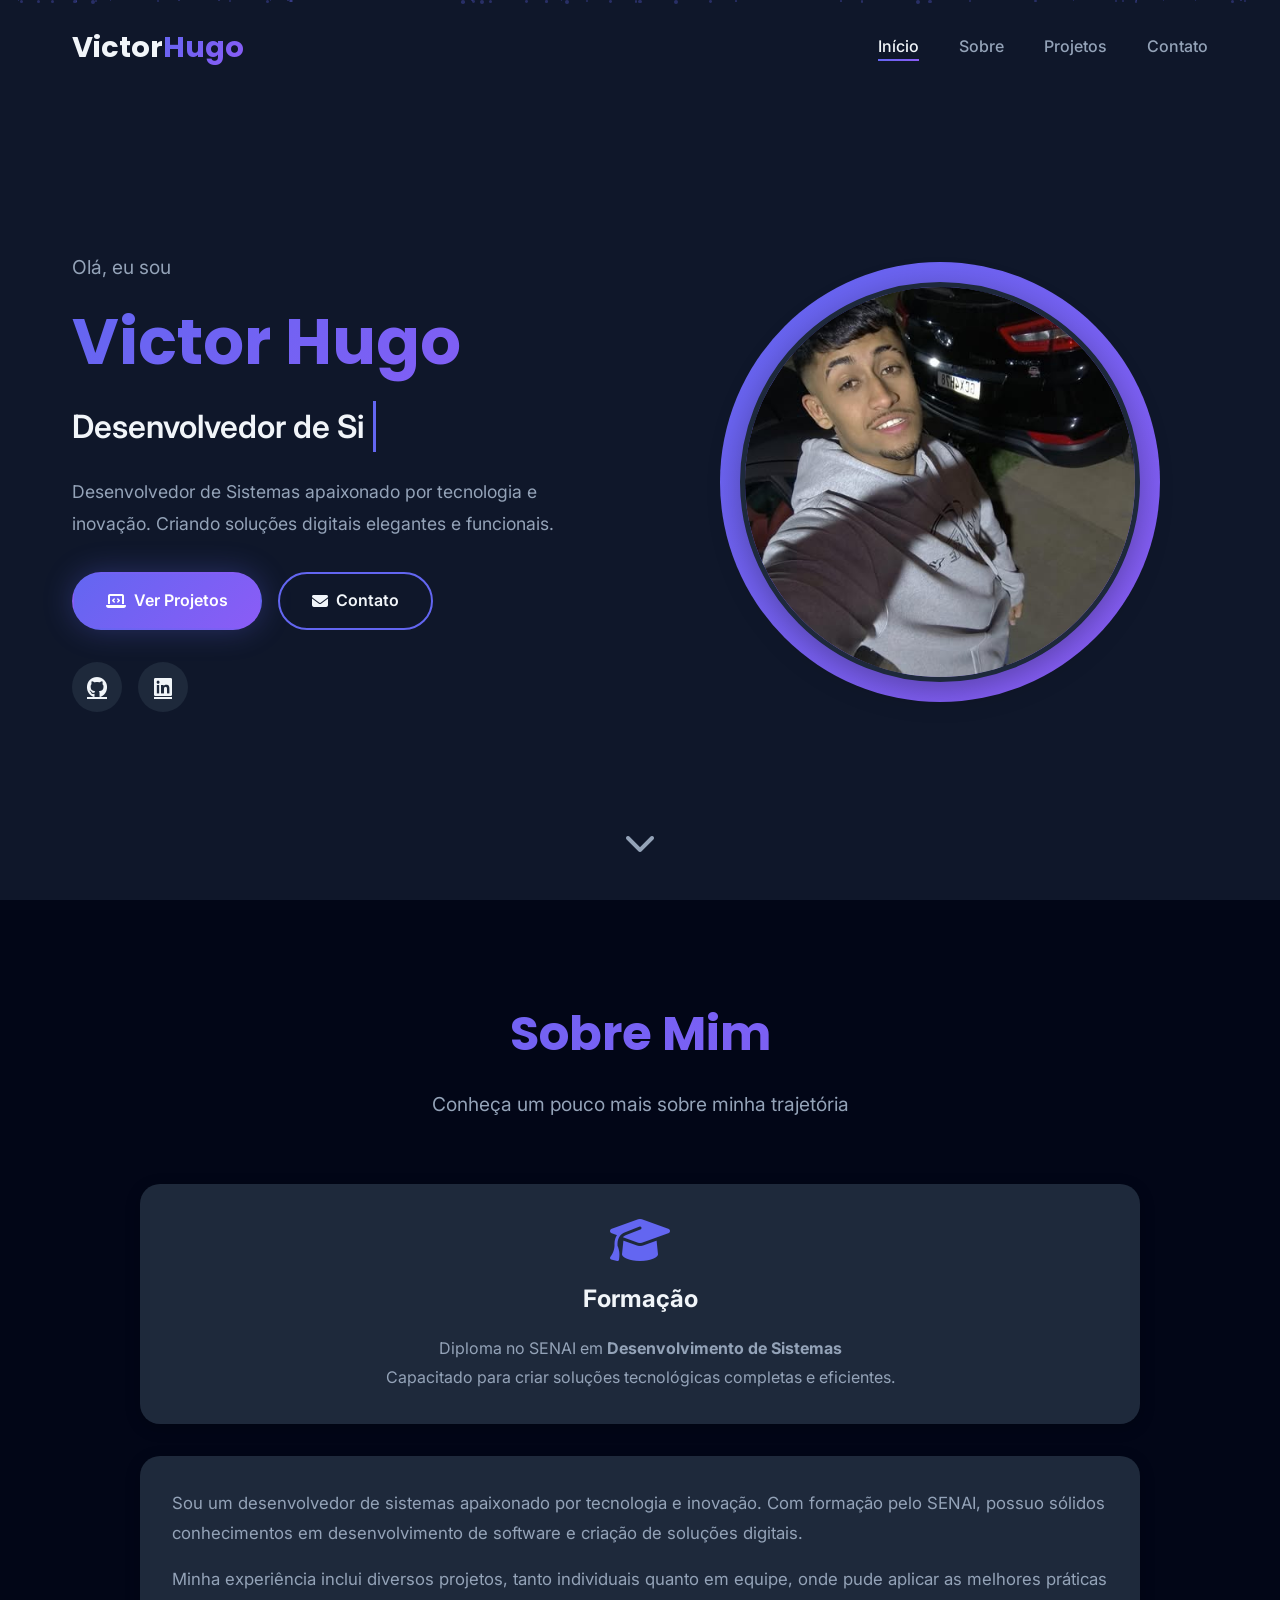
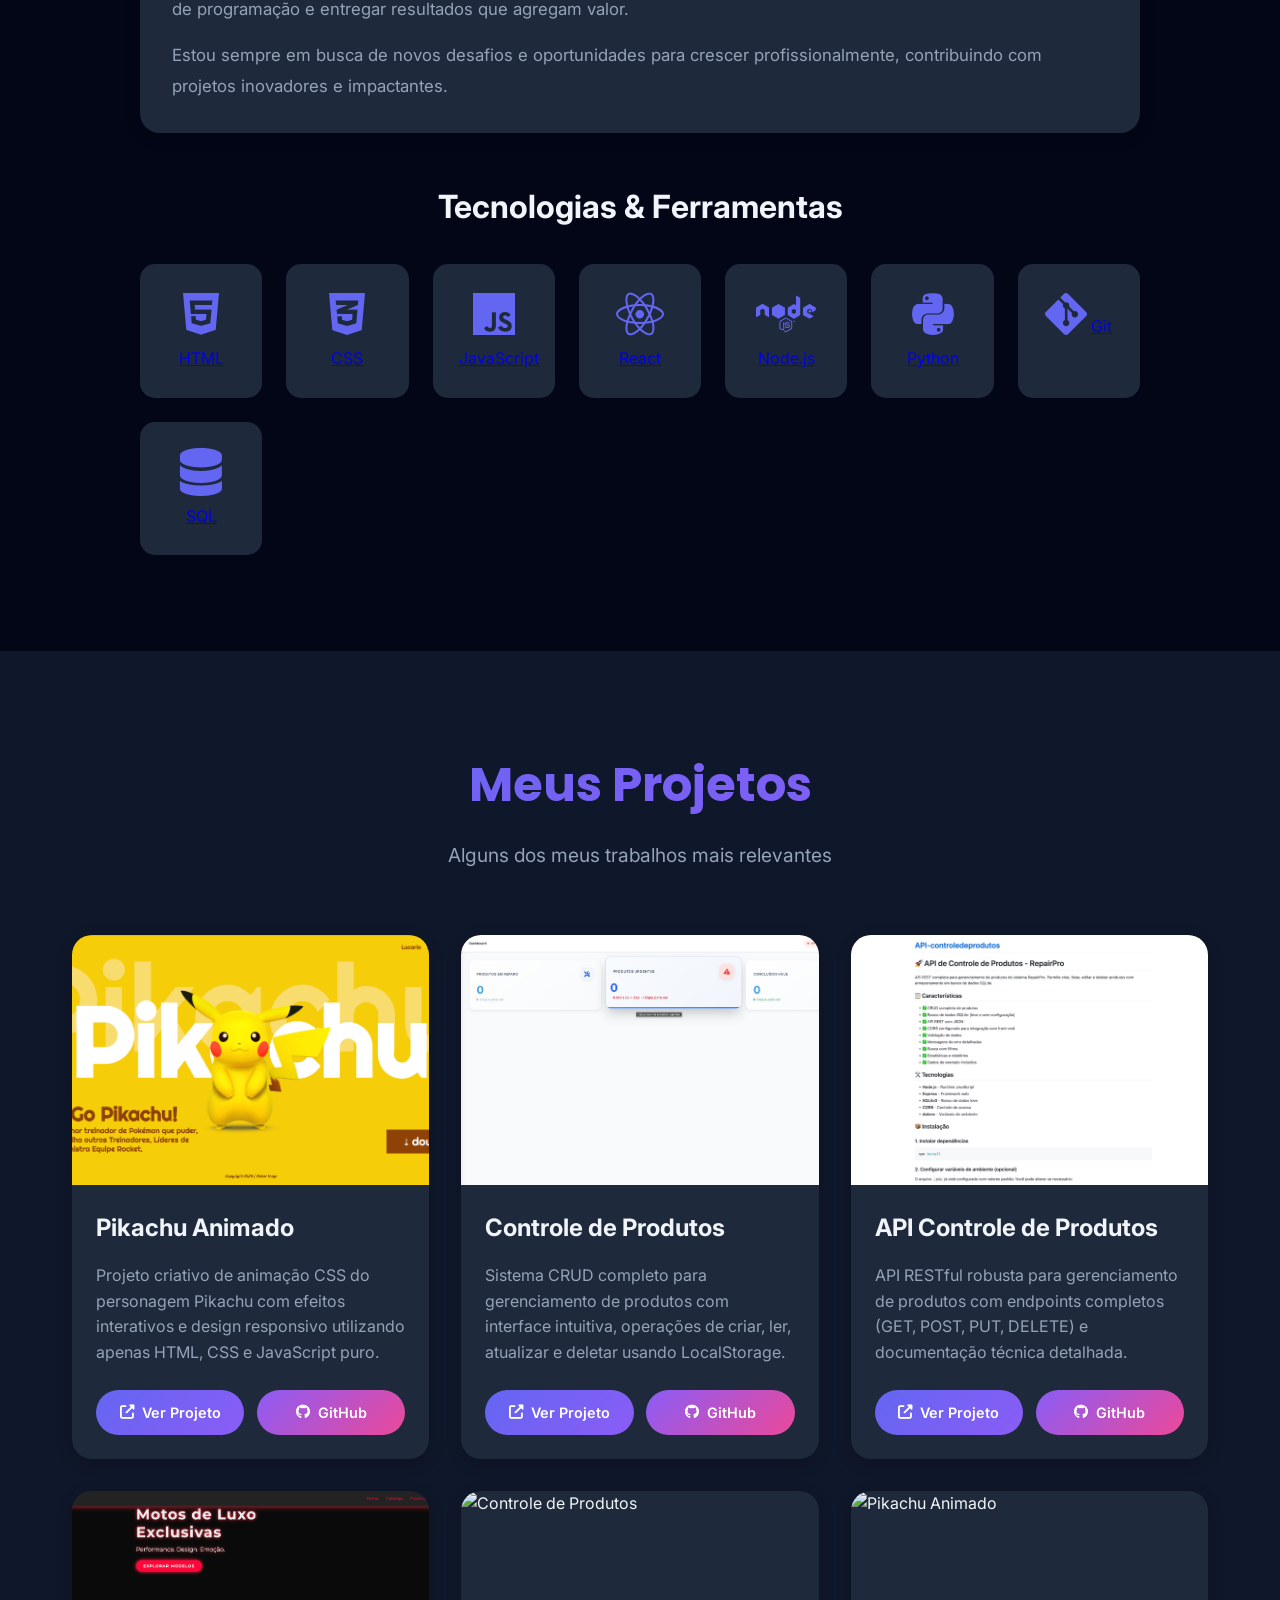
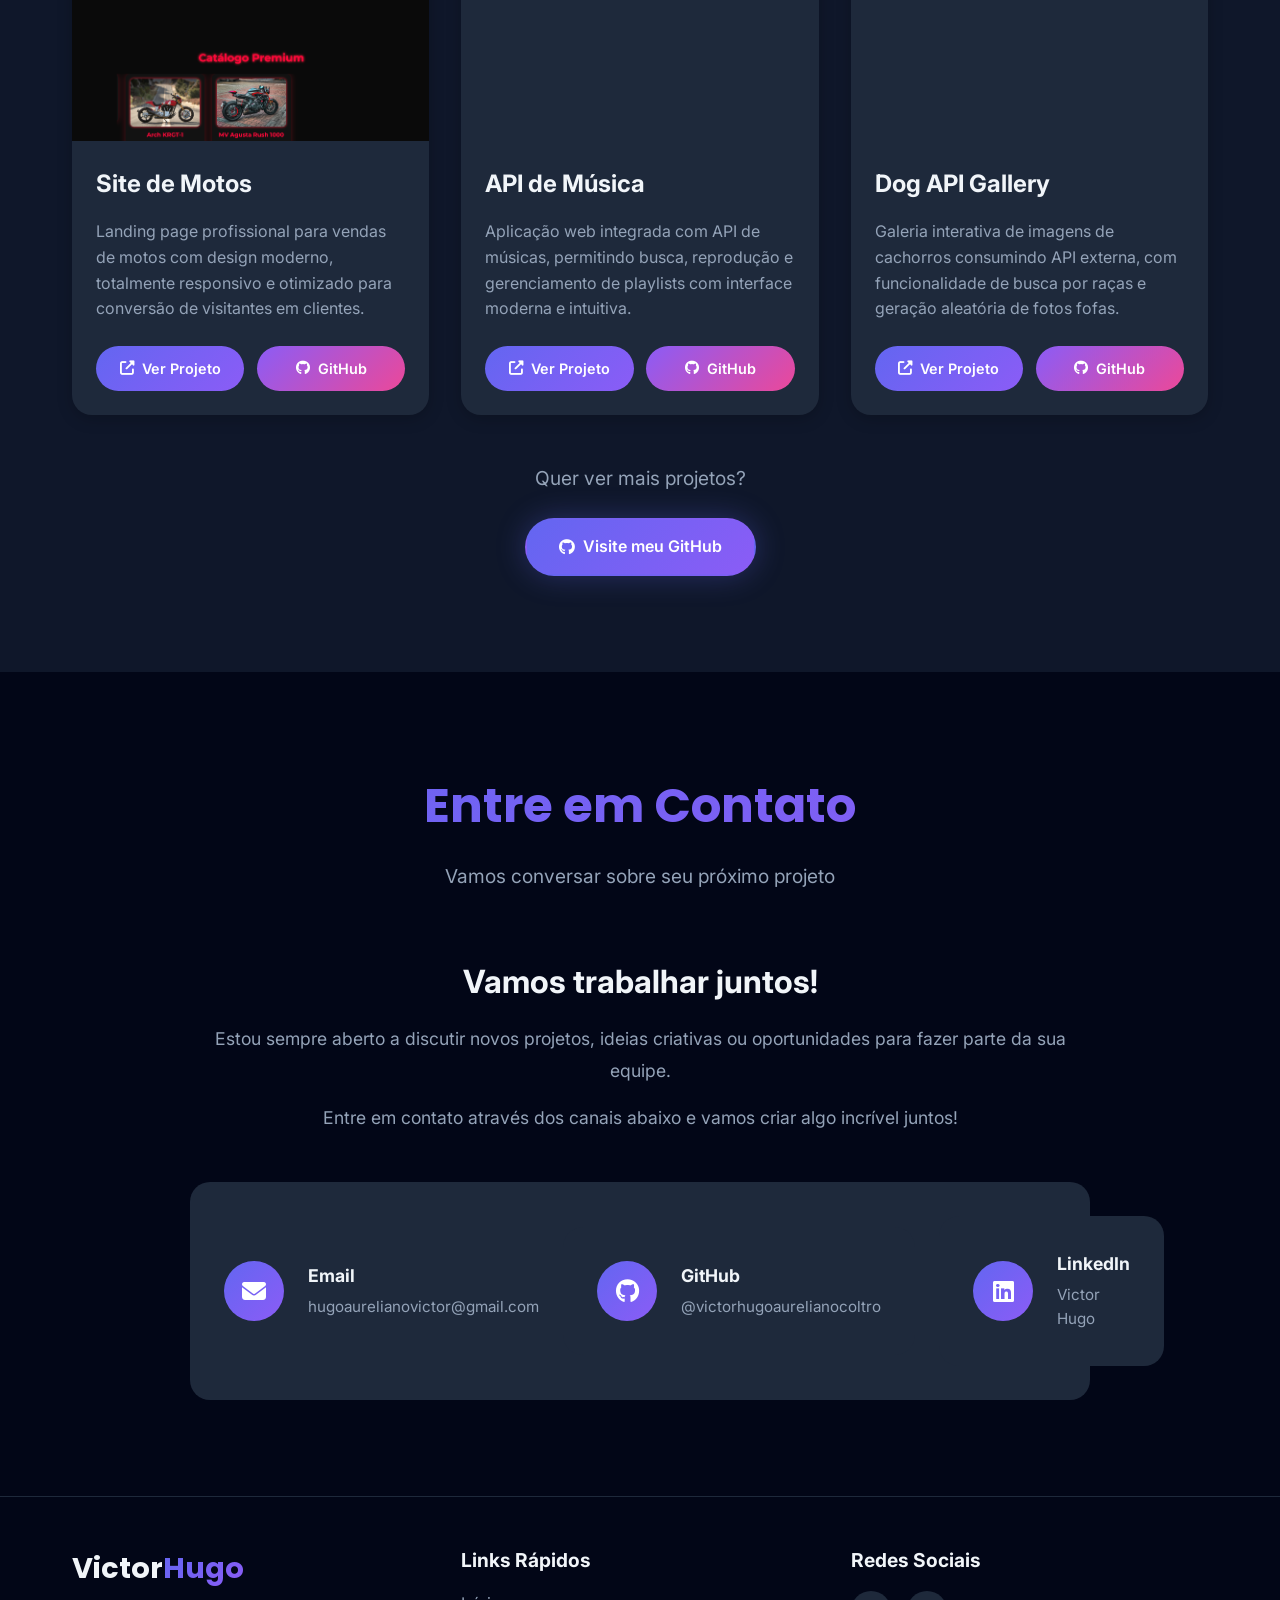
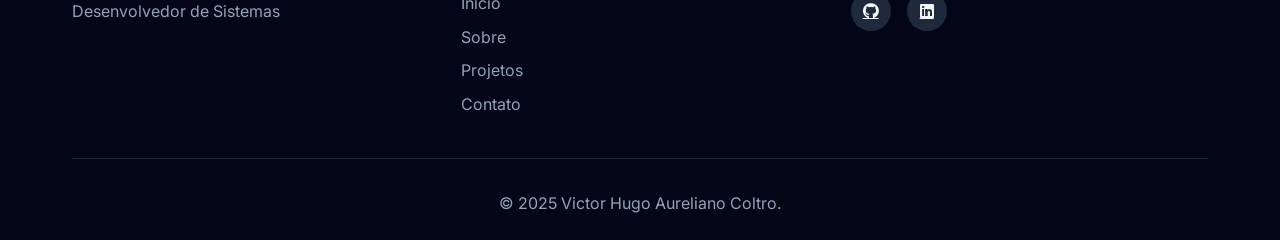
==== commit 3f1177a2: "ok" ====
--- a/index.html
+++ b/index.html
@@ -71,14 +71,11 @@
                         <a href="https://www.linkedin.com/in/victor-hugo-2b775338b" target="_blank" rel="noopener noreferrer" aria-label="LinkedIn">
                             <i class="fab fa-linkedin"></i>
                         </a>
-                        <a href="https://www.instagram.com/__abencoado___2k25" target="_blank" rel="noopener noreferrer" aria-label="Instagram">
-                            <i class="fab fa-instagram"></i>
-                        </a>
                     </div>
                 </div>
                 <div class="home-image">
                     <div class="image-container">
-                        <img src="img/576212940_1328569351799119_4452900626775686197_n.jpeg" alt="Victor Hugo">
+                        <img src="img/image.png" alt="Victor Hugo">
                         <div class="image-border"></div>
                     </div>
                 </div>
@@ -129,39 +126,35 @@
                     <div class="skills-grid">
                         <div class="skill-card">
                             <i class="fab fa-html5"></i>
-                            <span>HTML5</span>
+                            <a href="https://developer.mozilla.org/en-US/docs/Web/HTML" target="_blank" rel="noopener noreferrer">HTML</a>
                         </div>
                         <div class="skill-card">
                             <i class="fab fa-css3-alt"></i>
-                            <span>CSS3</span>
+                            <a href="https://developer.mozilla.org/en-US/docs/Web/CSS" target="_blank" rel="noopener noreferrer">CSS</a>
                         </div>
                         <div class="skill-card">
                             <i class="fab fa-js"></i>
-                            <span>JavaScript</span>
+                            <a href="https://developer.mozilla.org/en-US/docs/Web/JavaScript" target="_blank" rel="noopener noreferrer">JavaScript</a>
                         </div>
                         <div class="skill-card">
                             <i class="fab fa-react"></i>
-                            <span>React</span>
+                            <a href="https://reactjs.org/docs/getting-started.html" target="_blank" rel="noopener noreferrer">React</a>
                         </div>
                         <div class="skill-card">
                             <i class="fab fa-node"></i>
-                            <span>Node.js</span>
+                            <a href="https://nodejs.org/en/docs/" target="_blank" rel="noopener noreferrer">Node.js</a>
                         </div>
                         <div class="skill-card">
                             <i class="fab fa-python"></i>
-                            <span>Python</span>
-                        </div>
-                        <div class="skill-card">
-                            <i class="fab fa-java"></i>
-                            <span>Java</span>
+                            <a href="https://docs.python.org/3/" target="_blank" rel="noopener noreferrer">Python</a>
                         </div>
                         <div class="skill-card">
                             <i class="fab fa-git-alt"></i>
-                            <span>Git</span>
+                            <a href="https://git-scm.com/doc" target="_blank" rel="noopener noreferrer">Git</a>
                         </div>
                         <div class="skill-card">
                             <i class="fas fa-database"></i>
-                            <span>SQL</span>
+                            <a href="https://www.w3schools.com/sql/" target="_blank" rel="noopener noreferrer">SQL</a>
                         </div>
                     </div>
                 </div>
@@ -180,11 +173,11 @@
                 <!-- Projeto 1 - Pikachu -->
                 <div class="projeto-card">
                     <div class="projeto-image">
-                        <img src="assets/pikachu.svg" alt="Pikachu Animado">
-                        <div class="projeto-overlay">
-                            <div class="projeto-tags">
-                                <span>HTML</span>
-                                <span>CSS</span>
+                        <img src="img/pickachu.png" alt="Pikachu Animado">
+                        <div class="projeto-overlay">
+                            <div class="projeto-tags">
+                                <a href="https://developer.mozilla.org/en-US/docs/Web/HTML" target="_blank" rel="noopener noreferrer">HTML</a>
+                                <a href="https://developer.mozilla.org/en-US/docs/Web/CSS" target="_blank" rel="noopener noreferrer">CSS</a>
                                 <span>JavaScript</span>
                             </div>
                         </div>
@@ -206,7 +199,7 @@
                 <!-- Projeto 2 - Controle de Produtos -->
                 <div class="projeto-card">
                     <div class="projeto-image">
-                        <img src="assets/controle-produtos.svg" alt="Controle de Produtos">
+                        <img src="img/projeto controle de produtos.png" alt="Controle de Produtos">
                         <div class="projeto-overlay">
                             <div class="projeto-tags">
                                 <span>JavaScript</span>
@@ -232,7 +225,7 @@
                 <!-- Projeto 3 - API Controle de Produtos -->
                 <div class="projeto-card">
                     <div class="projeto-image">
-                        <img src="assets/api-controle.svg" alt="API Controle de Produtos">
+                        <img src="img/api-controle de produtos.png" alt="Controle de Produtos">
                         <div class="projeto-overlay">
                             <div class="projeto-tags">
                                 <span>API REST</span>
@@ -258,7 +251,7 @@
                 <!-- Projeto 4 - Site Moto -->
                 <div class="projeto-card">
                     <div class="projeto-image">
-                        <img src="assets/site-moto.svg" alt="Site de Motos">
+                        <img src="img/site-motos.png" alt="Site de Motos">
                         <div class="projeto-overlay">
                             <div class="projeto-tags">
                                 <span>HTML5</span>
@@ -284,7 +277,7 @@
                 <!-- Projeto 5 - API Música -->
                 <div class="projeto-card">
                     <div class="projeto-image">
-                        <img src="assets/api-musica.svg" alt="API de Música">
+                        <img src="img/site-musica.png" alt="Controle de Produtos">
                         <div class="projeto-overlay">
                             <div class="projeto-tags">
                                 <span>API</span>
@@ -310,12 +303,12 @@
                 <!-- Projeto 6 - Dog API -->
                 <div class="projeto-card">
                     <div class="projeto-image">
-                        <img src="assets/dog-api.svg" alt="Dog API">
+                        <img src="img/" alt="Pikachu Animado">
                         <div class="projeto-overlay">
                             <div class="projeto-tags">
                                 <span>API Externa</span>
                                 <span>JavaScript</span>
-                                <span>Fetch</span>
+                                <a href="https://reactjs.org/docs/getting-started.html" target="_blank" rel="noopener noreferrer">React</a>
                             </div>
                         </div>
                     </div>
@@ -351,8 +344,7 @@
                 <div class="section-subtitle">Vamos conversar sobre seu próximo projeto</div>
             </div>
             <div class="contato-content">
-                <div class="contato-info">
-                    <div class="contato-text">
+                <div class="contato-text">
                         <h3>Vamos trabalhar juntos!</h3>
                         <p>
                             Estou sempre aberto a discutir novos projetos, ideias criativas ou 
@@ -364,7 +356,7 @@
                     </div>
                     
                     <div class="contato-cards">
-                        <a href="mailto:hugoaurelianovictor@gmail.com" class="contato-card">
+                        <div class="contato-card">
                             <div class="contato-icon">
                                 <i class="fas fa-envelope"></i>
                             </div>
@@ -391,16 +383,6 @@
                             <div class="contato-details">
                                 <h4>LinkedIn</h4>
                                 <p>Victor Hugo</p>
-                            </div>
-                        </a>
-
-                        <a href="https://www.instagram.com/__abencoado___2k25" target="_blank" rel="noopener noreferrer" class="contato-card">
-                            <div class="contato-icon">
-                                <i class="fab fa-instagram"></i>
-                            </div>
-                            <div class="contato-details">
-                                <h4>Instagram</h4>
-                                <p>@__abencoado___2k25</p>
                             </div>
                         </a>
                     </div>
@@ -435,15 +417,12 @@
                         <a href="https://www.linkedin.com/in/victor-hugo-2b775338b" target="_blank" rel="noopener noreferrer" aria-label="LinkedIn">
                             <i class="fab fa-linkedin"></i>
                         </a>
-                        <a href="https://www.instagram.com/__abencoado___2k25" target="_blank" rel="noopener noreferrer" aria-label="Instagram">
-                            <i class="fab fa-instagram"></i>
-                        </a>
                     </div>
                 </div>
             </div>
             <div class="footer-bottom">
-                <p>&copy; 2025 Victor Hugo Aureliano Coltro. Todos os direitos reservados.</p>
-                <p>Desenvolvido com <i class="fas fa-heart"></i> e <i class="fas fa-code"></i></p>
+                <p>&copy; 2025 Victor Hugo Aureliano Coltro.</p>
+                
             </div>
         </div>
     </footer>
--- a/css/style.css
+++ b/css/style.css
@@ -366,7 +366,7 @@
 .image-container img {
     width: 100%;
     height: 100%;
-    object-fit: contain;
+    object-fit: cover;
     object-position: center;
     border-radius: 50%;
     border: 5px solid var(--card-bg);
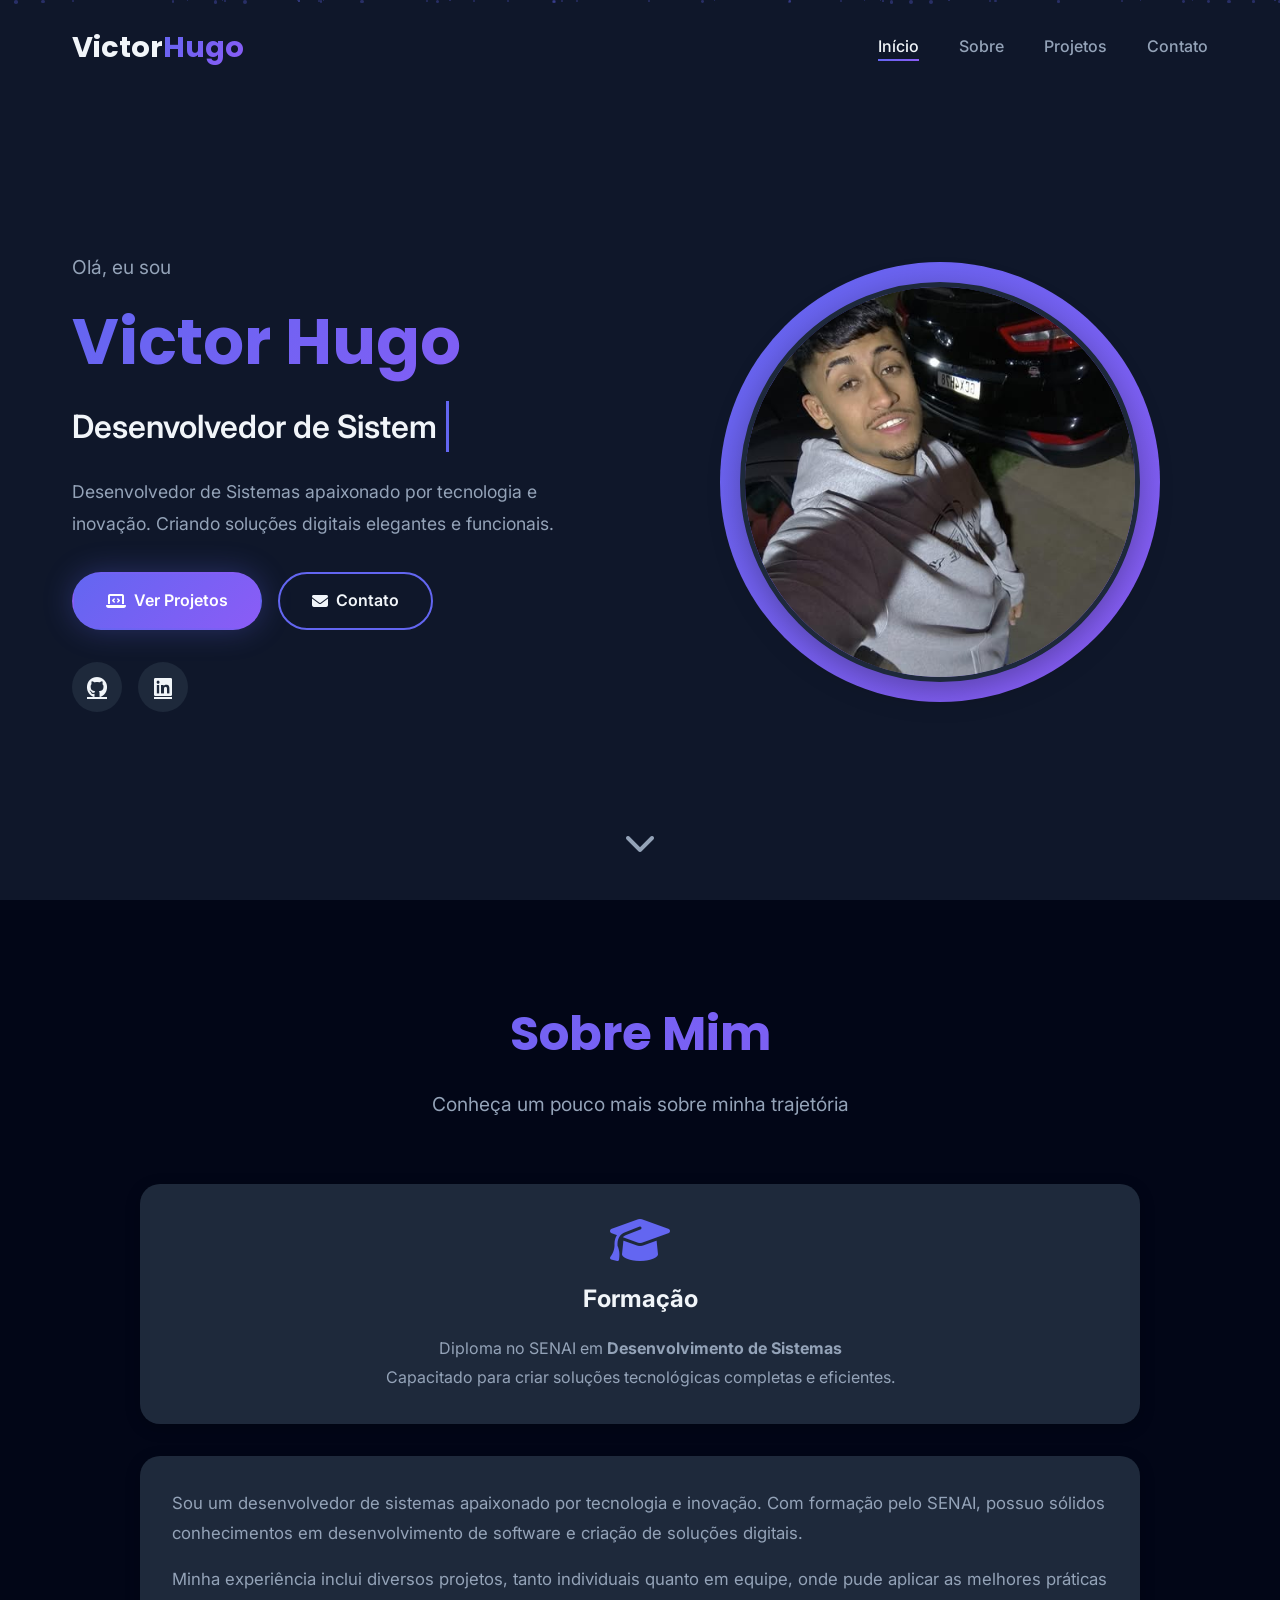
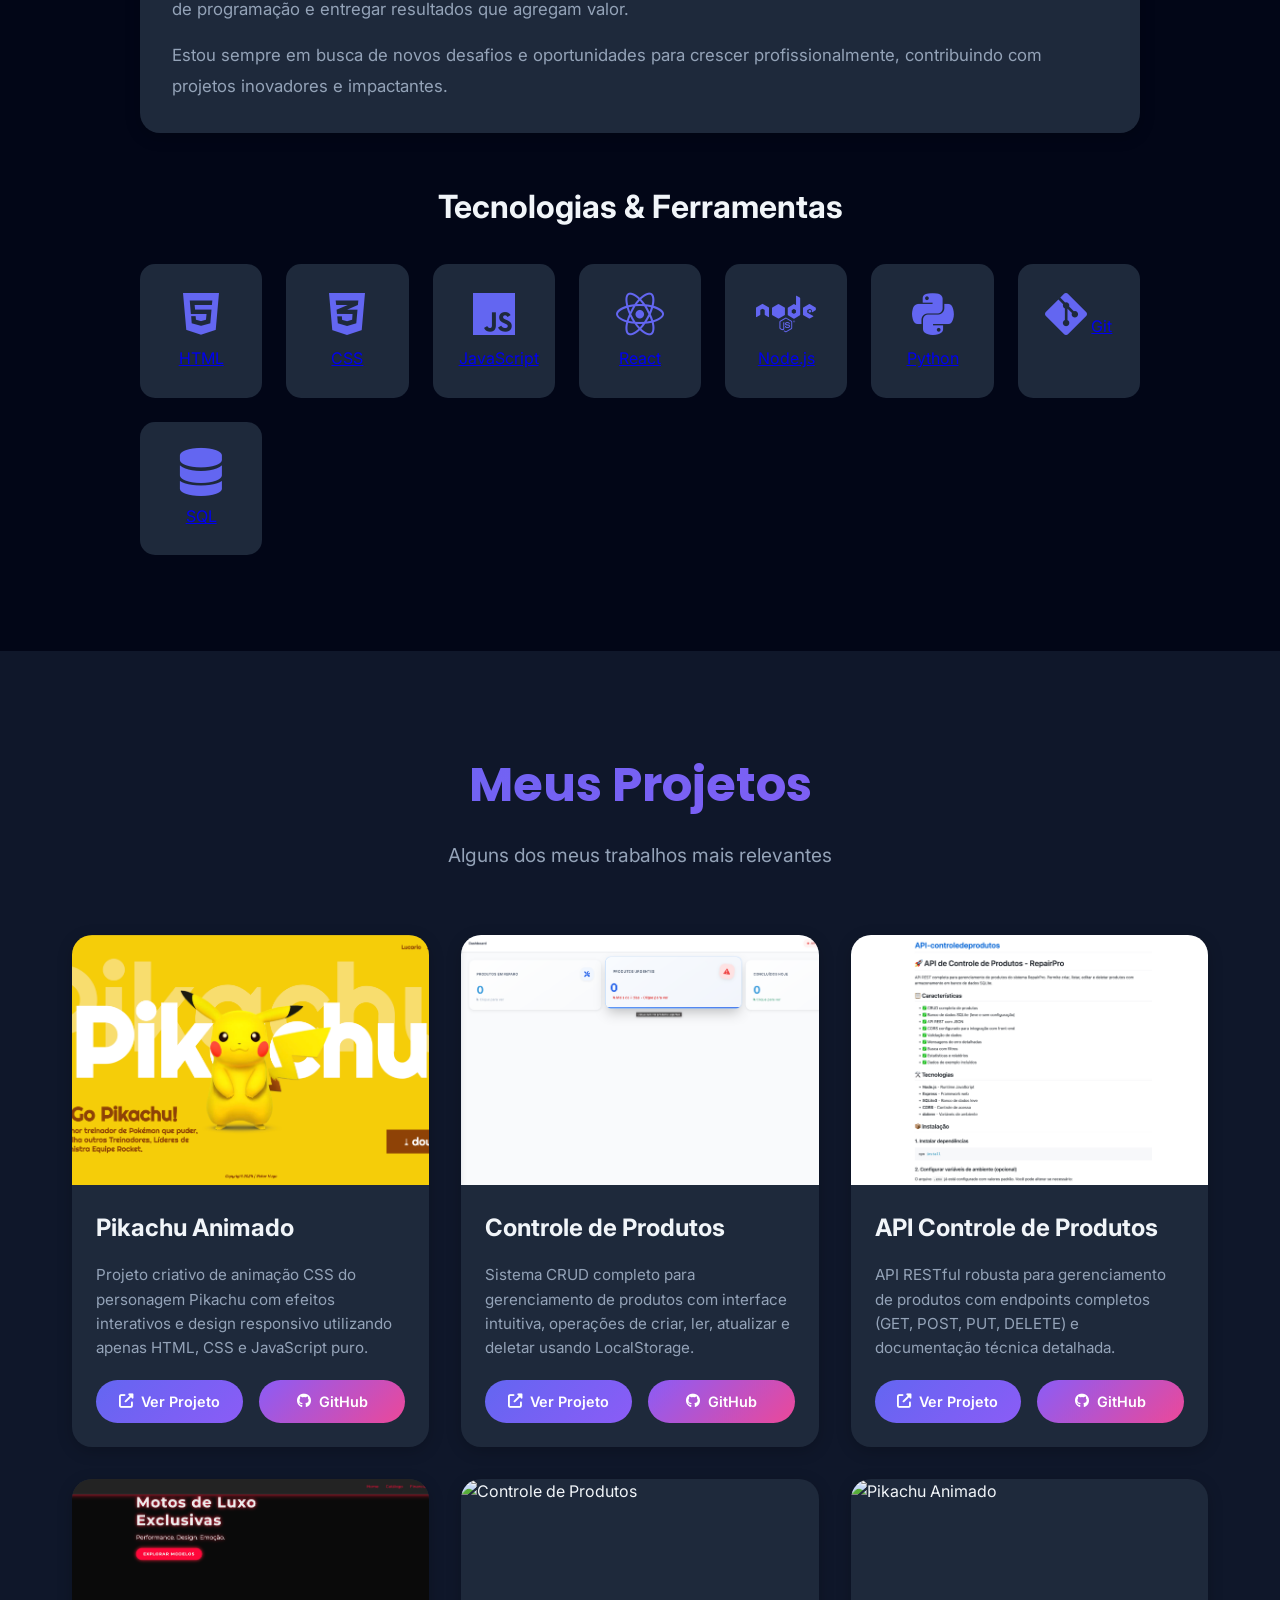
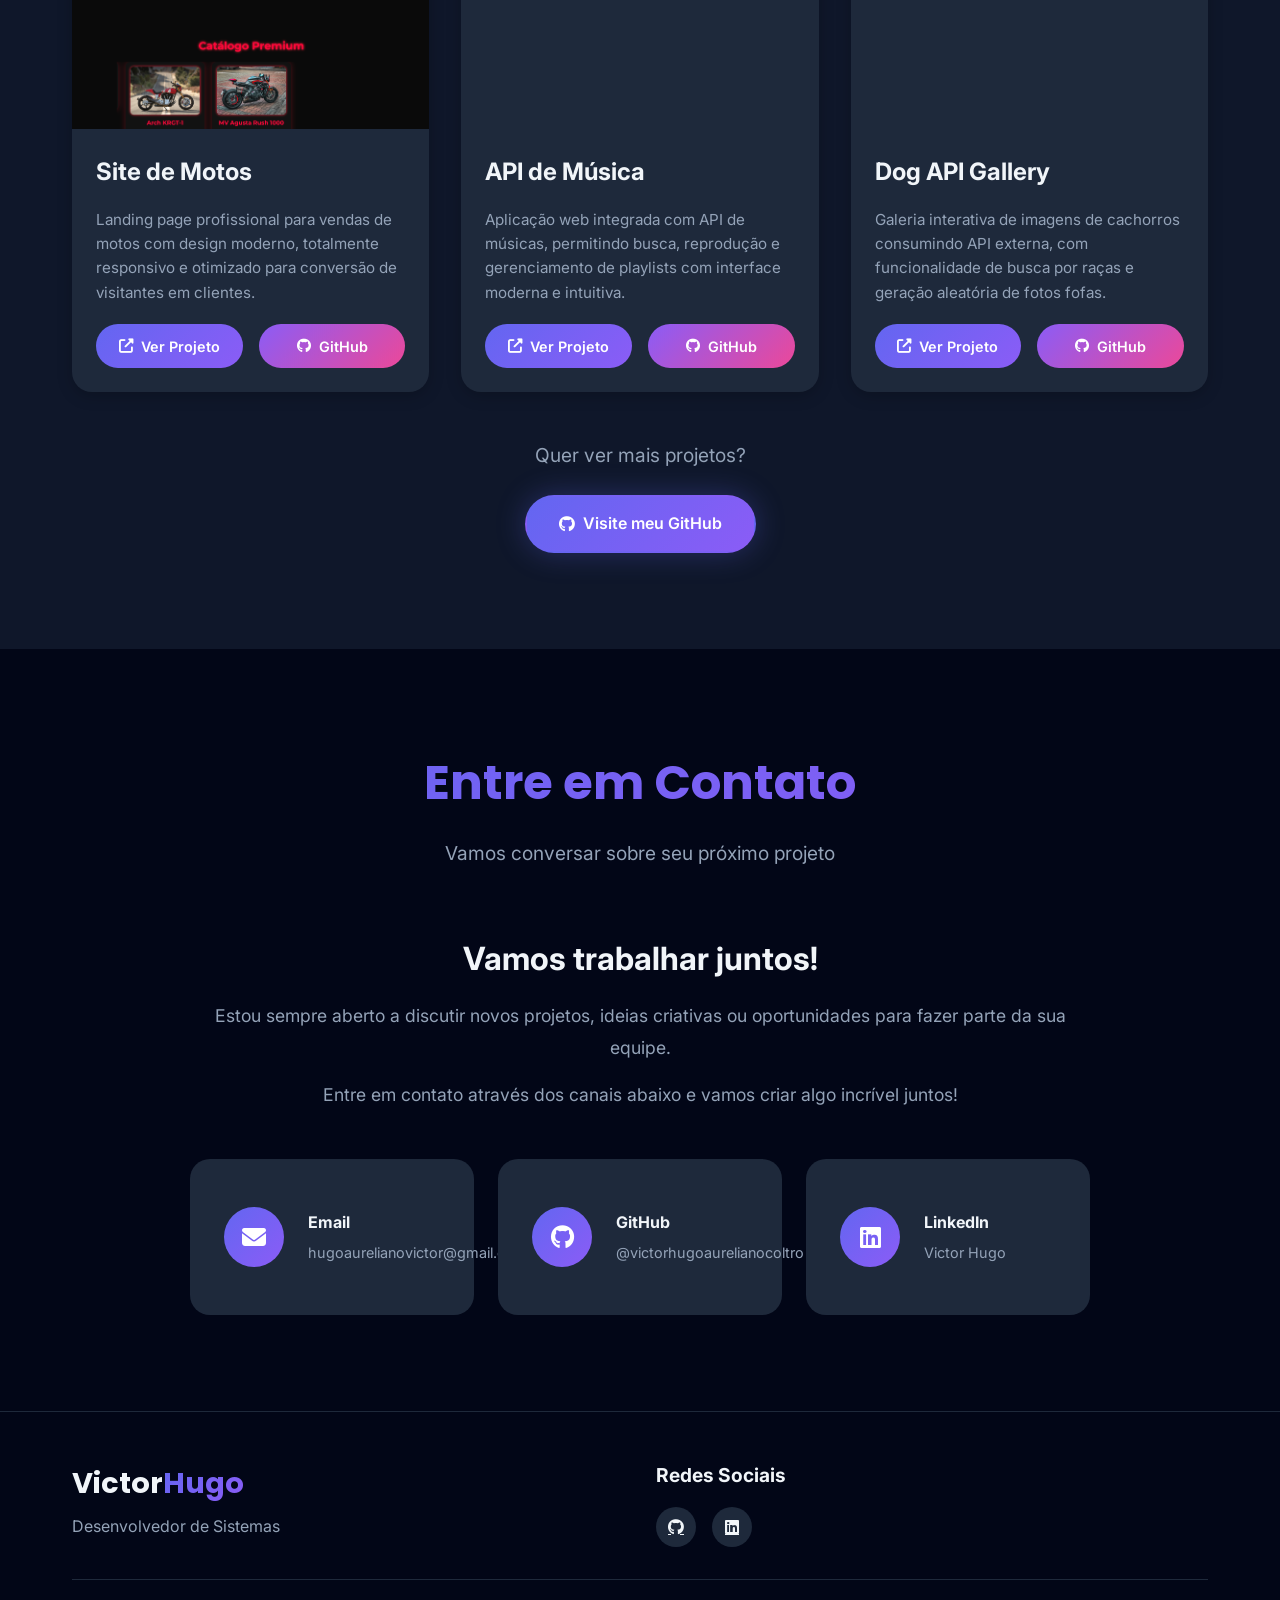
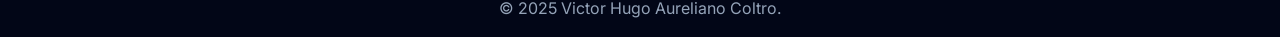
==== commit a8b326c9: "ok" ====
--- a/index.html
+++ b/index.html
@@ -303,7 +303,7 @@
                 <!-- Projeto 6 - Dog API -->
                 <div class="projeto-card">
                     <div class="projeto-image">
-                        <img src="img/" alt="Pikachu Animado">
+                        <img src="img/apidog.png" alt="Pikachu Animado">
                         <div class="projeto-overlay">
                             <div class="projeto-tags">
                                 <span>API Externa</span>
@@ -356,7 +356,7 @@
                     </div>
                     
                     <div class="contato-cards">
-                        <div class="contato-card">
+                        <a href="mailto:hugoaurelianovictor@gmail.com" class="contato-card">
                             <div class="contato-icon">
                                 <i class="fas fa-envelope"></i>
                             </div>
@@ -399,15 +399,7 @@
                     <h3>Victor<span>Hugo</span></h3>
                     <p>Desenvolvedor de Sistemas</p>
                 </div>
-                <div class="footer-links">
-                    <h4>Links Rápidos</h4>
-                    <ul>
-                        <li><a href="#home">Início</a></li>
-                        <li><a href="#sobre">Sobre</a></li>
-                        <li><a href="#projetos">Projetos</a></li>
-                        <li><a href="#contato">Contato</a></li>
-                    </ul>
-                </div>
+               
                 <div class="footer-social">
                     <h4>Redes Sociais</h4>
                     <div class="social-icons">
--- a/css/style.css
+++ b/css/style.css
@@ -596,6 +596,7 @@
     grid-template-columns: repeat(auto-fit, minmax(350px, 1fr));
     gap: 2rem;
     margin-bottom: 3rem;
+    align-items: stretch; /* garante que os cards estiquem igualmente */
 }
 
 .projeto-card {
@@ -605,6 +606,9 @@
     box-shadow: var(--shadow-md);
     transition: all var(--transition-normal);
     cursor: pointer;
+    display: flex;            /* permite controlar a altura interna */
+    flex-direction: column;   /* imagem em cima, conteúdo abaixo */
+    height: 100%;             /* ocupar altura total da célula do grid */
 }
 
 .projeto-card:hover {
@@ -666,33 +670,37 @@
 
 .projeto-content {
     padding: 1.5rem;
+    display: flex;          /* habilita empurrar o footer para baixo */
+    flex-direction: column;
+    flex: 1;                /* ocupa o espaço restante do card */
 }
 
 .projeto-content h3 {
-    font-size: 1.5rem;
+    font-size: clamp(1.25rem, 2.5vw, 1.5rem); /* tipografia responsiva para caber com os links */
     margin-bottom: 1rem;
     color: var(--light-text);
 }
 
 .projeto-content p {
     color: var(--gray-text);
-    margin-bottom: 1.5rem;
+    margin-bottom: 1.2rem;
     line-height: 1.6;
+    font-size: 0.95rem; /* reduz leve para evitar quebra excessiva */
 }
 
 .projeto-footer {
     display: flex;
-    justify-content: center;
-    align-items: center;
-    gap: 0.8rem;
+    gap: 1rem;
+    align-items: center;
     flex-wrap: wrap;
+    margin-top: auto;       /* fixa o footer no rodapé do card */
 }
 
 .btn-projeto {
     display: inline-flex;
     align-items: center;
     gap: 0.5rem;
-    padding: 0.7rem 1.3rem;
+    padding: 0.65rem 1.2rem; /* botão um pouco menor para caber melhor no card */
     background: var(--gradient-primary);
     color: white;
     text-decoration: none;
@@ -760,6 +768,7 @@
     display: grid;
     grid-template-columns: repeat(auto-fit, minmax(250px, 1fr));
     gap: 1.5rem;
+    align-items: stretch; /* cards com a mesma altura */
 }
 
 .contato-card {
@@ -772,6 +781,8 @@
     text-decoration: none;
     transition: all var(--transition-normal);
     border: 2px solid transparent;
+    height: 100%;        /* preencher a célula do grid */
+    min-height: 156px;   /* ligeiro aumento para acomodar conteúdo e ícones */
 }
 
 .contato-card:hover {
@@ -796,12 +807,12 @@
 .contato-details h4 {
     color: var(--light-text);
     margin-bottom: 0.3rem;
-    font-size: 1.1rem;
+    font-size: 1rem; /* reduz leve para caber melhor no card */
 }
 
 .contato-details p {
     color: var(--gray-text);
-    font-size: 0.95rem;
+    font-size: 0.9rem; /* reduz leve para caber melhor no card */
 }
 
 /* ============================================
@@ -887,13 +898,13 @@
 
 .footer-bottom {
     text-align: center;
-    padding-top: 2rem;
+    padding-top: 1rem;
     border-top: 1px solid var(--card-bg);
     color: var(--gray-text);
 }
 
 .footer-bottom p {
-    margin-bottom: 0.5rem;
+    margin-bottom: 5 rem;
 }
 
 .footer-bottom i {
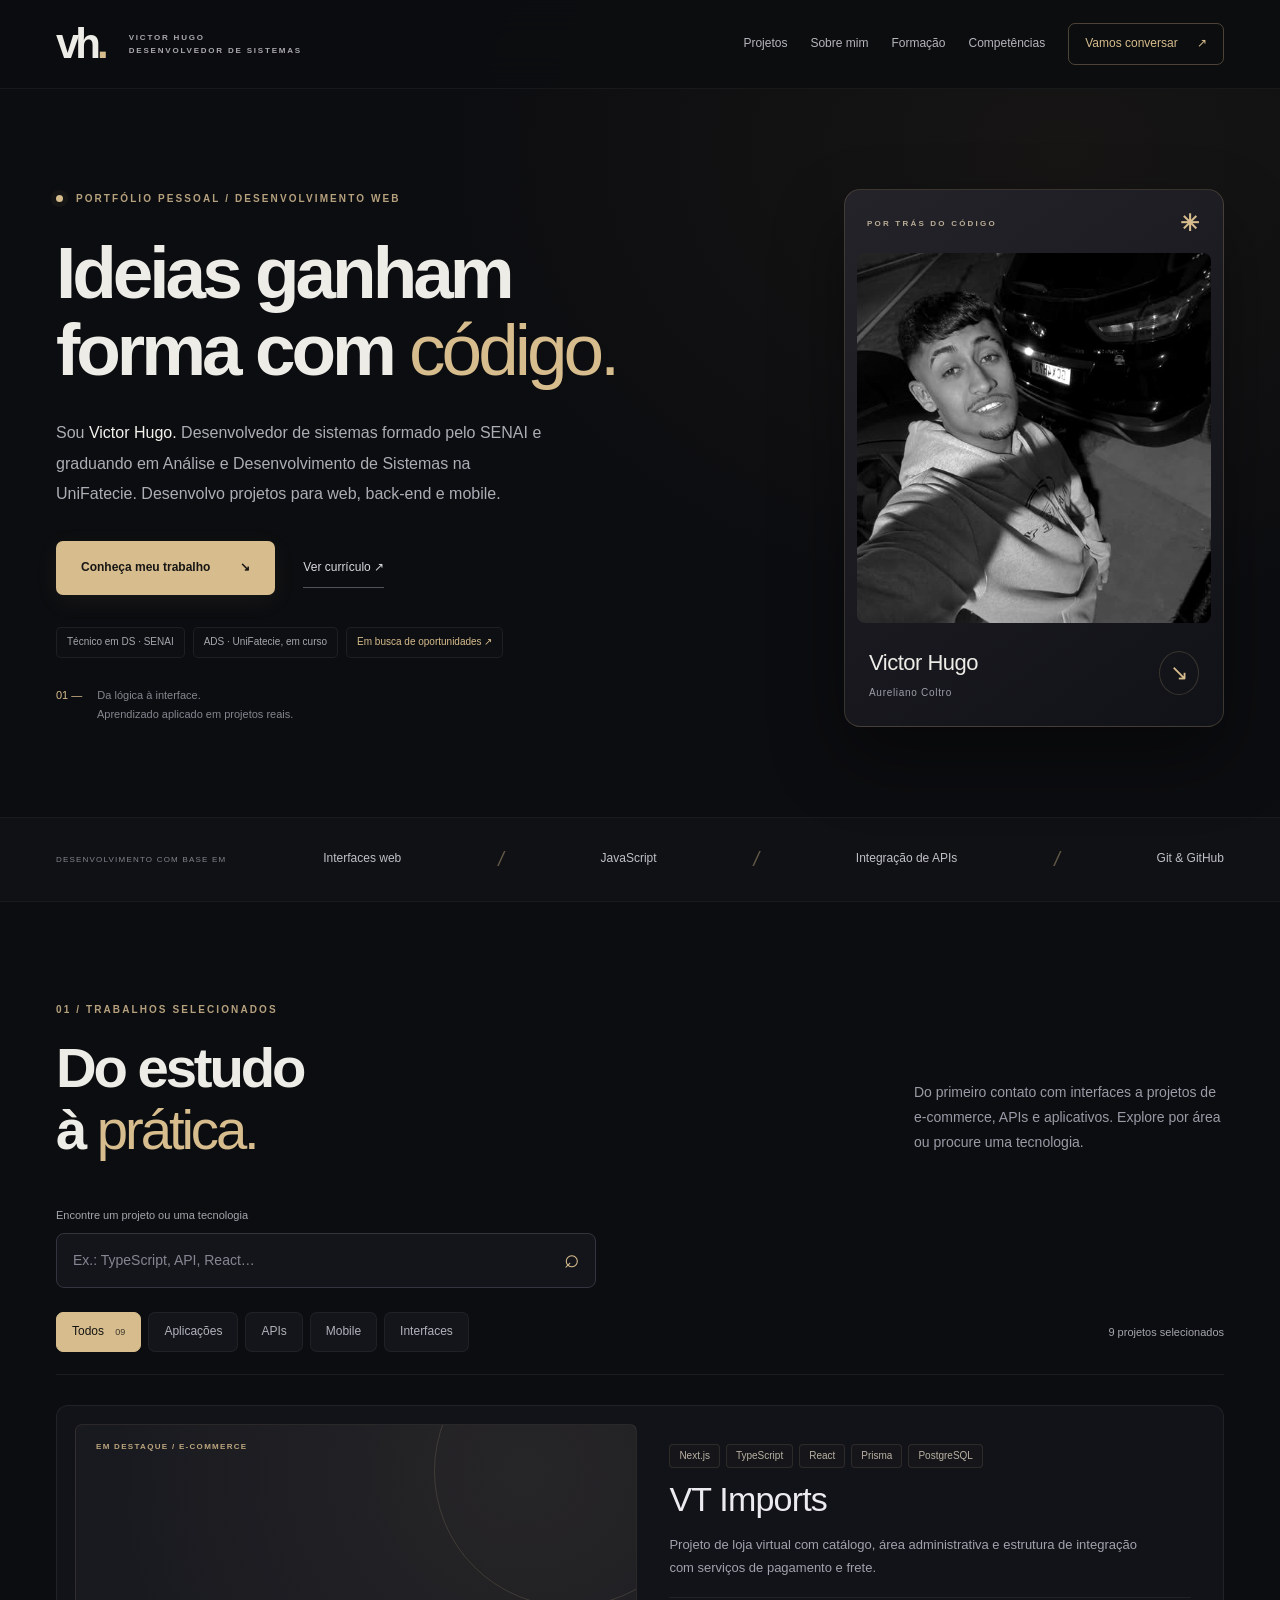
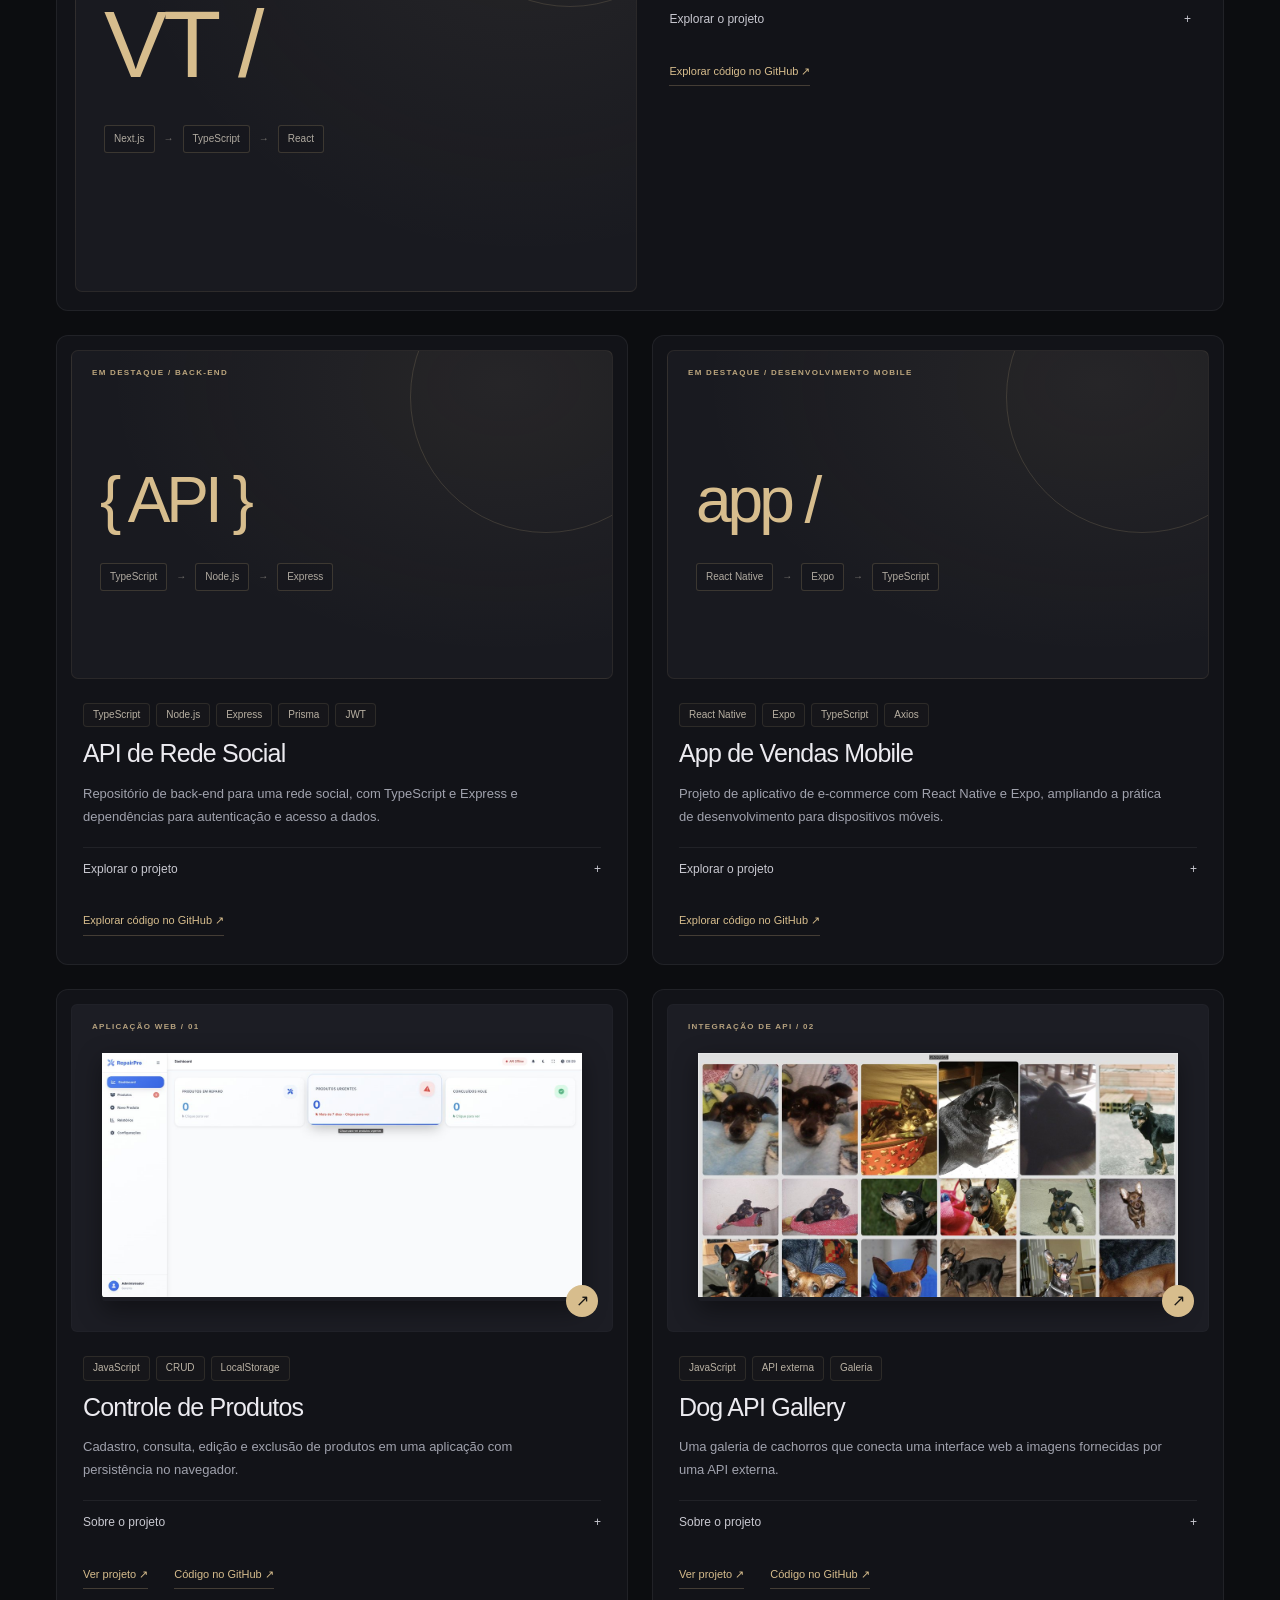
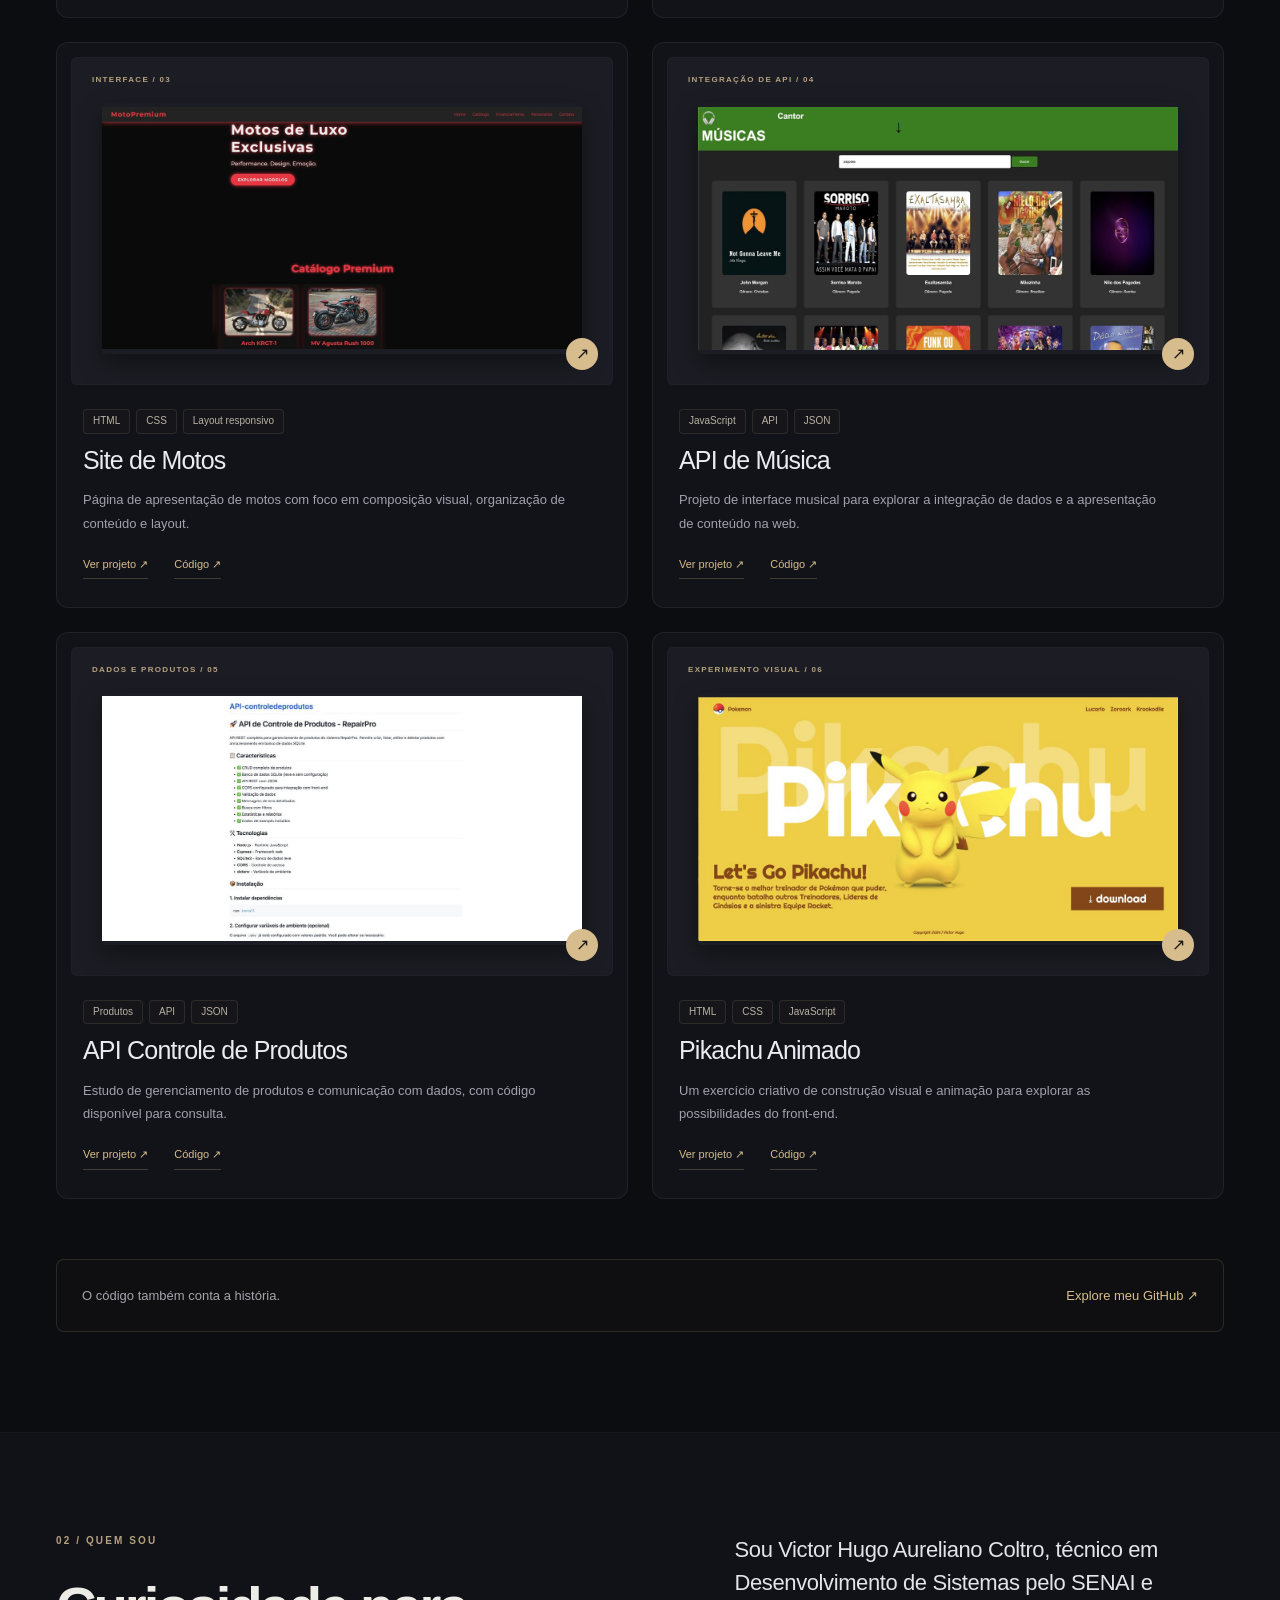
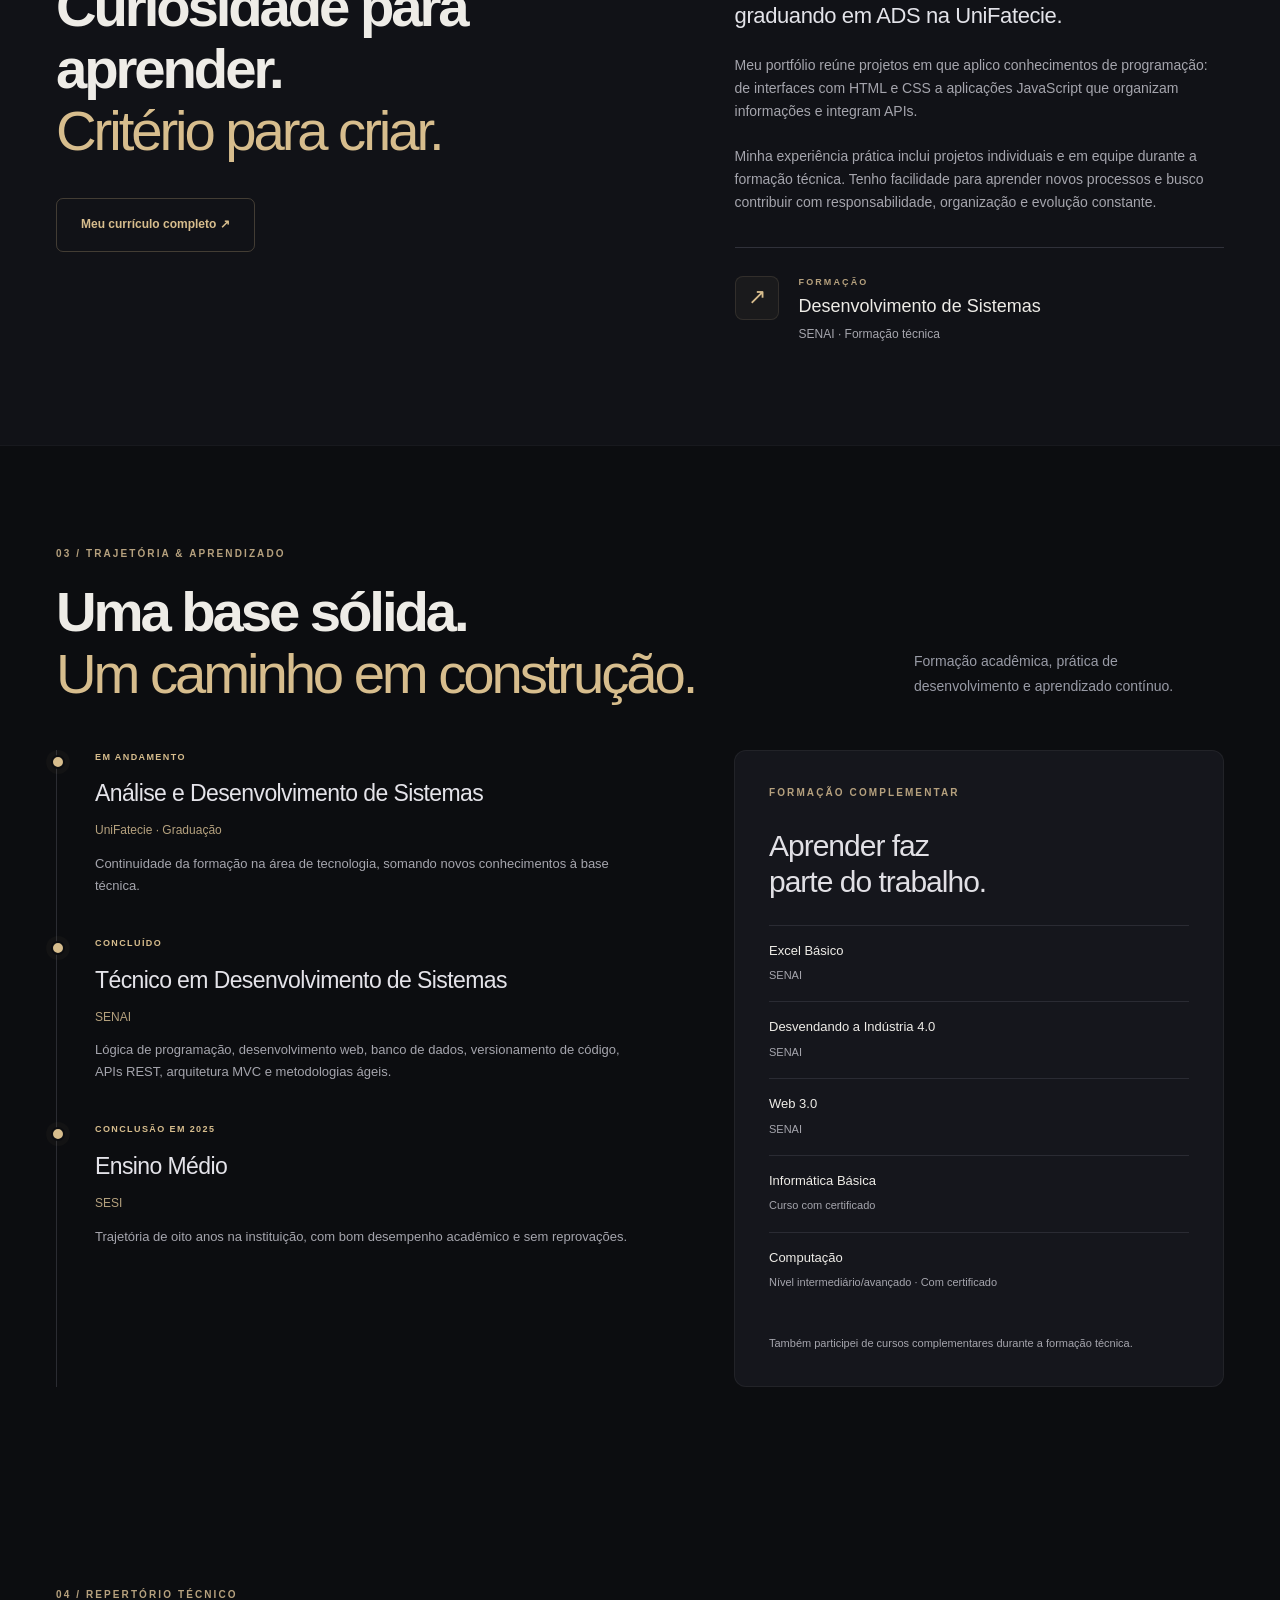
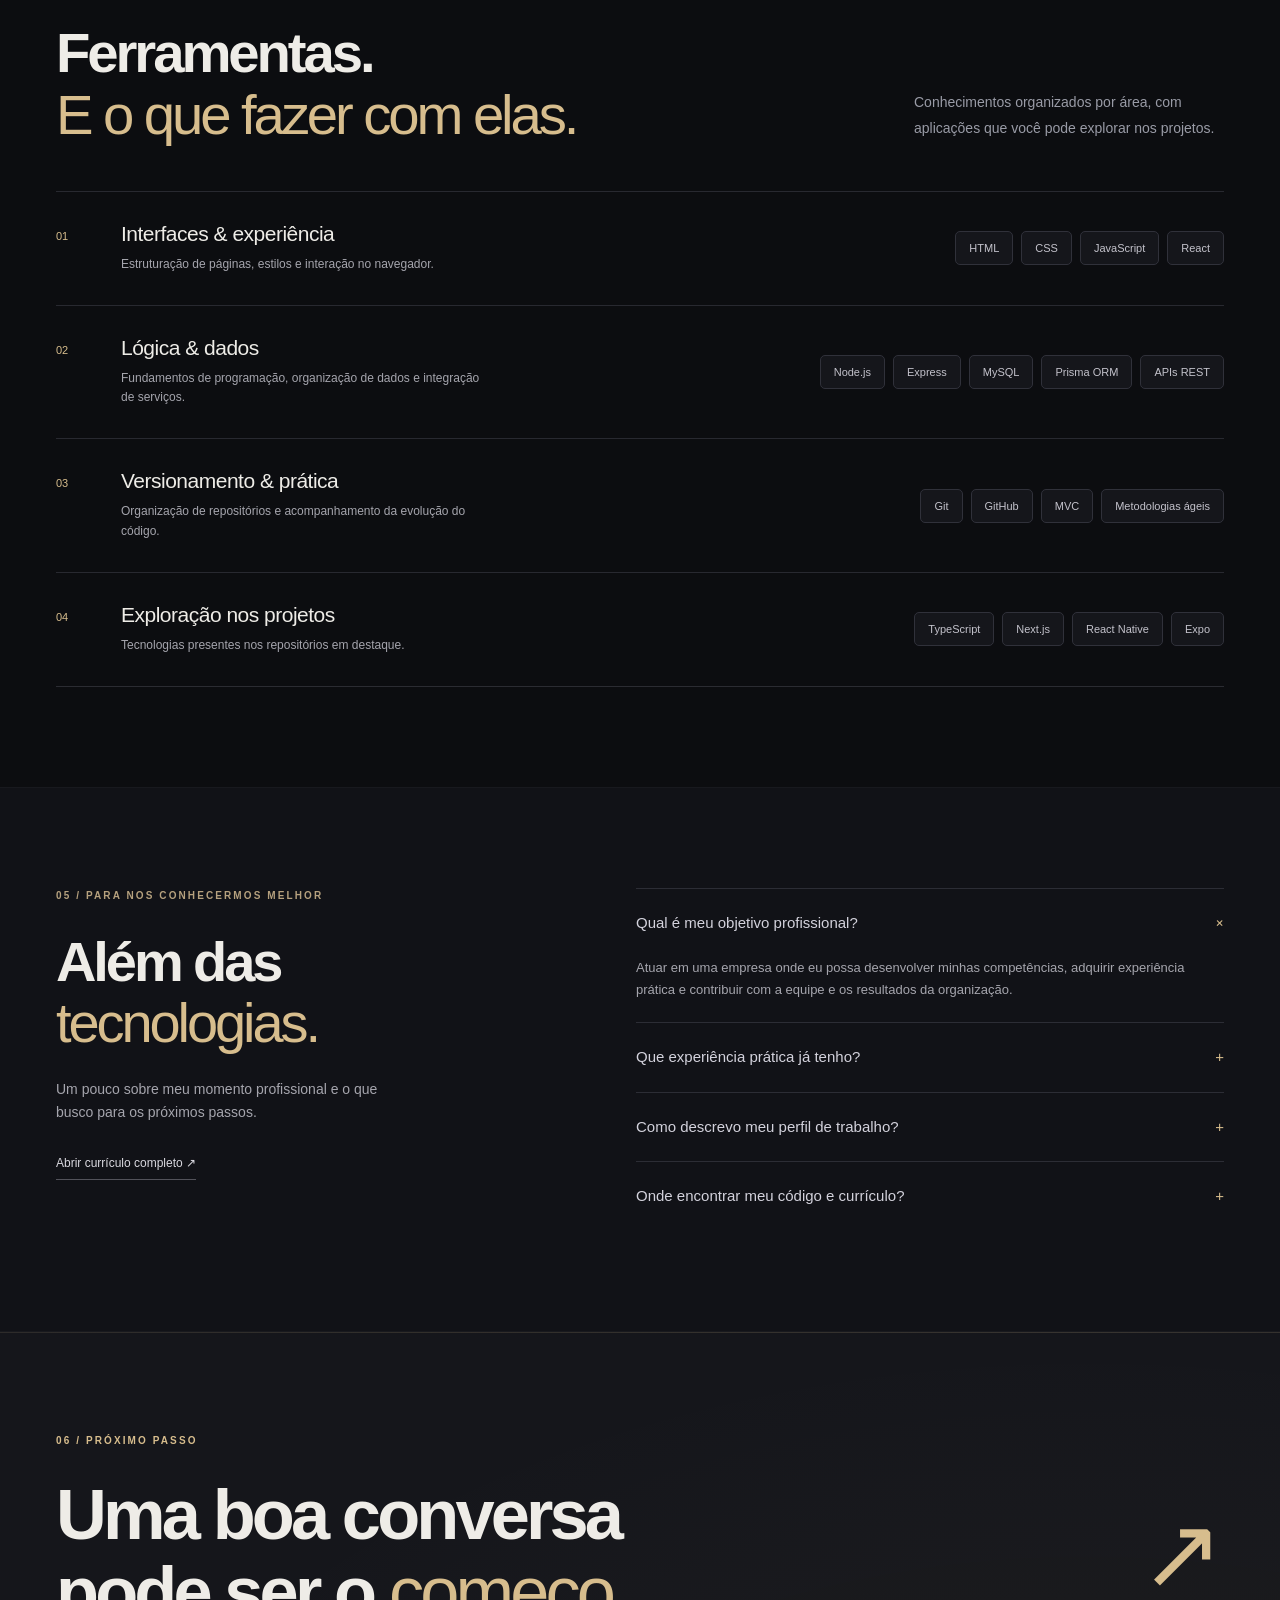
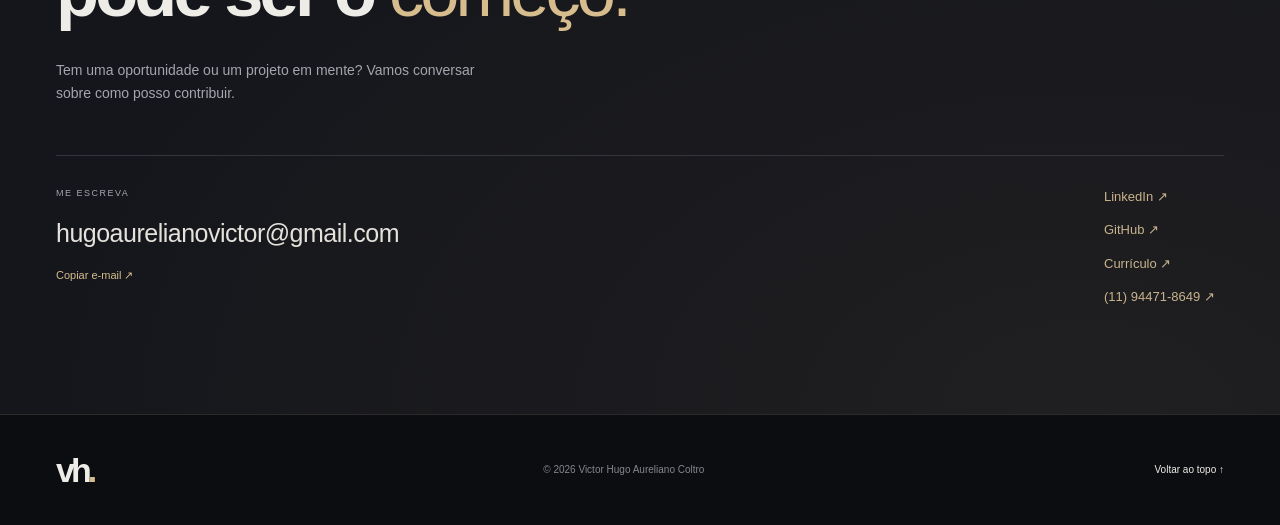
==== commit f2f46ad9: "Atualiza portfolio" ====
--- a/index.html
+++ b/index.html
@@ -1,430 +1,80 @@
-<!DOCTYPE html>
+<!doctype html>
 <html lang="pt-BR">
 <head>
-    <meta charset="UTF-8">
-    <meta name="viewport" content="width=device-width, initial-scale=1.0">
-    <meta name="description" content="Portfólio de Victor Hugo - Desenvolvedor de Sistemas">
-    <meta name="keywords" content="desenvolvedor, sistemas, programador, SENAI, portfólio">
-    <meta name="author" content="Victor Hugo Aureliano Coltro">
-    <title>Portfólio de Victor Hugo — Desenvolvedor de Sistemas</title>
-    
-    <!-- CSS -->
-    <link rel="stylesheet" href="css/style.css">
-    
-    <!-- Font Awesome para ícones -->
-    <link rel="stylesheet" href="https://cdnjs.cloudflare.com/ajax/libs/font-awesome/6.4.0/css/all.min.css">
-    
-    <!-- Google Fonts -->
-    <link rel="preconnect" href="https://fonts.googleapis.com">
-    <link rel="preconnect" href="https://fonts.gstatic.com" crossorigin>
-    <link href="https://fonts.googleapis.com/css2?family=Poppins:wght@300;400;500;600;700&family=Inter:wght@300;400;500;600;700&display=swap" rel="stylesheet">
+  <meta charset="utf-8">
+  <meta name="viewport" content="width=device-width, initial-scale=1">
+  <meta name="description" content="Victor Hugo Aureliano Coltro, desenvolvedor de sistemas formado pelo SENAI. Conheça meus projetos, tecnologias e trajetória.">
+  <meta name="theme-color" content="#0c0d10">
+  <meta property="og:title" content="Victor Hugo — Desenvolvimento com propósito">
+  <meta property="og:description" content="Projetos, formação e repertório em desenvolvimento de sistemas. Conheça meu trabalho.">
+  <meta property="og:type" content="website">
+  <meta property="og:locale" content="pt_BR">
+  <meta property="og:url" content="https://victorhugoaurelianocoltro.github.io/portifolio/">
+  <meta property="og:image" content="https://victorhugoaurelianocoltro.github.io/portifolio/img/optimized/image.jpg">
+  <link rel="canonical" href="https://victorhugoaurelianocoltro.github.io/portifolio/">
+  <link rel="icon" href="img/favicon.svg" type="image/svg+xml">
+  <link rel="stylesheet" href="css/style.css">
+  <link rel="stylesheet" href="css/theme.css" media="screen">
+  <script src="js/script.js" defer></script>
+  <title>Victor Hugo | Desenvolvedor de Sistemas</title>
 </head>
 <body>
-    <!-- Navegação -->
-    <nav class="navbar" id="navbar">
-        <div class="container">
-            <div class="nav-brand">
-                <a href="#home">Victor<span>Hugo</span></a>
-            </div>
-            <ul class="nav-menu" id="nav-menu">
-                <li><a href="#home" class="nav-link">Início</a></li>
-                <li><a href="#sobre" class="nav-link">Sobre</a></li>
-                <li><a href="#projetos" class="nav-link">Projetos</a></li>
-                <li><a href="#contato" class="nav-link">Contato</a></li>
-            </ul>
-            <div class="hamburger" id="hamburger">
-                <span></span>
-                <span></span>
-                <span></span>
-            </div>
-        </div>
+<a class="skip-link" href="#conteudo">Pular para o conteúdo</a>
+<header class="header">
+  <div class="container navigation">
+    <a class="brand" href="#inicio" aria-label="Victor Hugo, início">vh<span>.</span><span class="brand-caption">VICTOR HUGO<br>DESENVOLVEDOR DE SISTEMAS</span></a>
+    <button class="menu-toggle" type="button" aria-expanded="false" aria-controls="navigation" hidden>Menu <span aria-hidden="true">☰</span></button>
+    <nav id="navigation" aria-label="Navegação principal">
+      <a href="#projetos">Projetos</a><a href="#sobre">Sobre mim</a><a href="#trajetoria">Formação</a><a href="#competencias">Competências</a><a class="nav-contact" href="#contato">Vamos conversar <span aria-hidden="true">↗</span></a>
     </nav>
+  </div>
+</header>
+<main id="conteudo">
+  <section class="hero container" id="inicio" aria-labelledby="hero-title">
+    <div class="hero-copy">
+      <p class="eyebrow"><span class="status-dot" aria-hidden="true"></span> PORTFÓLIO PESSOAL / DESENVOLVIMENTO WEB</p>
+      <h1 id="hero-title">Ideias ganham<br>forma com <em>código.</em></h1>
+      <p class="hero-intro">Sou <strong>Victor Hugo.</strong> Desenvolvedor de sistemas formado pelo SENAI e graduando em Análise e Desenvolvimento de Sistemas na UniFatecie. Desenvolvo projetos para web, back-end e mobile.</p>
+      <div class="actions"><a class="button primary" href="#projetos">Conheça meu trabalho <span aria-hidden="true">↘</span></a><a class="text-link" href="curriculo.html">Ver currículo <span aria-hidden="true">↗</span></a></div>
+      <div class="hero-profile"><span>Técnico em DS · SENAI</span><span>ADS · UniFatecie, em curso</span><a href="#contato">Em busca de oportunidades ↗</a></div><div class="hero-note"><span aria-hidden="true">01 —</span> Da lógica à interface.<br><span class="note-indent">Aprendizado aplicado em projetos reais.</span></div>
+    </div>
+    <figure class="portrait">
+      <div class="portrait-top"><span>POR TRÁS DO CÓDIGO</span><span aria-hidden="true">✳</span></div>
+      <img src="img/optimized/image.jpg" width="480" height="640" fetchpriority="high" alt="Victor Hugo Aureliano Coltro">
+      <figcaption><div><strong>Victor Hugo</strong><span>Aureliano Coltro</span></div><a href="#sobre" aria-label="Conheça minha trajetória">↘</a></figcaption>
+    </figure>
+  </section>
+  <div class="expertise-strip"><div class="container"><span>DESENVOLVIMENTO COM BASE EM</span><strong>Interfaces web</strong><i aria-hidden="true">/</i><strong>JavaScript</strong><i aria-hidden="true">/</i><strong>Integração de APIs</strong><i aria-hidden="true">/</i><strong>Git & GitHub</strong></div></div>
+  <section class="section container" id="projetos" aria-labelledby="projects-title">
+    <div class="section-heading"><div><p class="eyebrow">01 / TRABALHOS SELECIONADOS</p><h2 id="projects-title">Do estudo<br>à <em>prática.</em></h2></div><p>Do primeiro contato com interfaces a projetos de e-commerce, APIs e aplicativos. Explore por área ou procure uma tecnologia.</p></div>
+    <div class="project-search" hidden><label for="project-search">Encontre um projeto ou uma tecnologia</label><input id="project-search" type="search" placeholder="Ex.: TypeScript, API, React…" autocomplete="off"><span aria-hidden="true">⌕</span></div><div class="project-toolbar"><div class="filters" aria-label="Filtrar projetos" hidden><button type="button" data-filter="all" aria-pressed="true">Todos <span>09</span></button><button type="button" data-filter="aplicacoes" aria-pressed="false">Aplicações</button><button type="button" data-filter="apis" aria-pressed="false">APIs</button><button type="button" data-filter="mobile" aria-pressed="false">Mobile</button><button type="button" data-filter="interfaces" aria-pressed="false">Interfaces</button></div><p id="project-count" role="status" aria-live="polite">9 projetos selecionados</p></div>
+    <div class="projects-grid"><article class="project case-project" data-category="aplicacoes"><div class="case-art commerce" aria-label="Projeto de e-commerce"><span class="visual-label">EM DESTAQUE / E-COMMERCE</span><strong aria-hidden="true">VT /</strong><div class="architecture" aria-hidden="true"><span>Next.js</span><i>→</i><span>TypeScript</span><i>→</i><span>React</span></div></div><div class="project-body"><div class="tags"><span>Next.js</span><span>TypeScript</span><span>React</span><span>Prisma</span><span>PostgreSQL</span></div><h3>VT Imports</h3><p>Projeto de loja virtual com catálogo, área administrativa e estrutura de integração com serviços de pagamento e frete.</p><details><summary>Explorar o projeto <span aria-hidden="true">+</span></summary><div class="case-details"><h4>Contexto</h4><p>Explorar uma aplicação de comércio eletrônico que reúne interface, dados e administração em um mesmo projeto.</p><h4>Estrutura técnica</h4><p>O repositório utiliza Next.js e React na interface, Prisma com PostgreSQL para persistência e Auth.js para autenticação. A documentação descreve integrações com Stripe e Mercado Pago.</p><h4>Escopo e execução</h4><p>Pagamentos, frete e serviços externos dependem de credenciais e configuração. A apresentação aqui descreve o repositório, sem afirmar operação comercial em produção.</p></div></details><div class="project-links"><a href="https://github.com/victorhugoaurelianocoltro/VT-IMPORTS" target="_blank" rel="noopener noreferrer">Explorar código no GitHub ↗</a></div></div></article>
+<article class="project case-project" data-category="apis"><div class="case-art backend" aria-label="Projeto de back-end"><span class="visual-label">EM DESTAQUE / BACK-END</span><strong aria-hidden="true">{ API }</strong><div class="architecture" aria-hidden="true"><span>TypeScript</span><i>→</i><span>Node.js</span><i>→</i><span>Express</span></div></div><div class="project-body"><div class="tags"><span>TypeScript</span><span>Node.js</span><span>Express</span><span>Prisma</span><span>JWT</span></div><h3>API de Rede Social</h3><p>Repositório de back-end para uma rede social, com TypeScript e Express e dependências para autenticação e acesso a dados.</p><details><summary>Explorar o projeto <span aria-hidden="true">+</span></summary><div class="case-details"><h4>Contexto</h4><p>Estudar a organização de um serviço back-end separado da interface e os componentes de uma API.</p><h4>Estrutura técnica</h4><p>O package.json inclui Express, Prisma, JSON Web Token e bcryptjs, além de scripts de desenvolvimento e compilação TypeScript.</p><h4>Escopo e execução</h4><p>A stack foi conferida no repositório. A disponibilidade de endpoints e os fluxos de autenticação não foram auditados nesta apresentação.</p></div></details><div class="project-links"><a href="https://github.com/victorhugoaurelianocoltro/API--A-melhor-rede-social" target="_blank" rel="noopener noreferrer">Explorar código no GitHub ↗</a></div></div></article>
+<article class="project case-project" data-category="mobile"><div class="case-art mobile" aria-label="Projeto de desenvolvimento mobile"><span class="visual-label">EM DESTAQUE / DESENVOLVIMENTO MOBILE</span><strong aria-hidden="true">app /</strong><div class="architecture" aria-hidden="true"><span>React Native</span><i>→</i><span>Expo</span><i>→</i><span>TypeScript</span></div></div><div class="project-body"><div class="tags"><span>React Native</span><span>Expo</span><span>TypeScript</span><span>Axios</span></div><h3>App de Vendas Mobile</h3><p>Projeto de aplicativo de e-commerce com React Native e Expo, ampliando a prática de desenvolvimento para dispositivos móveis.</p><details><summary>Explorar o projeto <span aria-hidden="true">+</span></summary><div class="case-details"><h4>Contexto</h4><p>Explorar uma aplicação mobile e a organização de telas, navegação e comunicação com serviços.</p><h4>Estrutura técnica</h4><p>O projeto declara React Navigation, Axios, AsyncStorage e SecureStore, com scripts Expo para Android, iOS e web.</p><h4>Escopo e execução</h4><p>A execução requer o ambiente Expo e as configurações do projeto. O repositório não equivale a um aplicativo publicado nas lojas.</p></div></details><div class="project-links"><a href="https://github.com/victorhugoaurelianocoltro/app-vendas-mobile" target="_blank" rel="noopener noreferrer">Explorar código no GitHub ↗</a></div></div></article>
+      <article class="project featured" data-category="aplicacoes">
+        <a class="project-visual visual-green" href="https://victorhugoaurelianocoltro.github.io/controledeprodutos/" target="_blank" rel="noopener noreferrer" aria-label="Abrir demonstração de Controle de Produtos em nova aba"><span class="visual-label">APLICAÇÃO WEB / 01</span><img src="img/optimized/projeto%20controle%20de%20produtos.jpg" width="1200" height="675" loading="lazy" alt="Interface do projeto Controle de Produtos"><span class="visual-arrow" aria-hidden="true">↗</span></a>
+        <div class="project-body"><div class="tags"><span>JavaScript</span><span>CRUD</span><span>LocalStorage</span></div><h3>Controle de Produtos</h3><p>Cadastro, consulta, edição e exclusão de produtos em uma aplicação com persistência no navegador.</p><details><summary>Sobre o projeto <span aria-hidden="true">+</span></summary><p>Exercício de gerenciamento de dados com JavaScript. O armazenamento local mantém os registros no mesmo navegador; os dados não são compartilhados entre dispositivos.</p></details><div class="project-links"><a href="https://victorhugoaurelianocoltro.github.io/controledeprodutos/" target="_blank" rel="noopener noreferrer">Ver projeto ↗</a><a href="https://github.com/victorhugoaurelianocoltro/controledeprodutos" target="_blank" rel="noopener noreferrer">Código no GitHub ↗</a></div></div>
+      </article>
+      <article class="project featured" data-category="apis">
+        <a class="project-visual visual-blue" href="https://victorhugoaurelianocoltro.github.io/dogapi/" target="_blank" rel="noopener noreferrer" aria-label="Abrir demonstração de Dog API Gallery em nova aba"><span class="visual-label">INTEGRAÇÃO DE API / 02</span><img src="img/optimized/apidog.jpg" width="1200" height="675" loading="lazy" alt="Interface da galeria de cachorros Dog API"><span class="visual-arrow" aria-hidden="true">↗</span></a>
+        <div class="project-body"><div class="tags"><span>JavaScript</span><span>API externa</span><span>Galeria</span></div><h3>Dog API Gallery</h3><p>Uma galeria de cachorros que conecta uma interface web a imagens fornecidas por uma API externa.</p><details><summary>Sobre o projeto <span aria-hidden="true">+</span></summary><p>Exploração de requisições assíncronas e apresentação de dados visuais. A disponibilidade das imagens depende do serviço externo utilizado pelo projeto.</p></details><div class="project-links"><a href="https://victorhugoaurelianocoltro.github.io/dogapi/" target="_blank" rel="noopener noreferrer">Ver projeto ↗</a><a href="https://github.com/victorhugoaurelianocoltro/dogapi" target="_blank" rel="noopener noreferrer">Código no GitHub ↗</a></div></div>
+      </article>
+      <article class="project" data-category="interfaces"><a class="project-visual visual-sand" href="https://victorhugoaurelianocoltro.github.io/site-moto/" target="_blank" rel="noopener noreferrer" aria-label="Abrir Site de Motos em nova aba"><span class="visual-label">INTERFACE / 03</span><img src="img/optimized/site-motos.jpg" width="1200" height="675" loading="lazy" alt="Página do projeto Site de Motos"><span class="visual-arrow" aria-hidden="true">↗</span></a><div class="project-body"><div class="tags"><span>HTML</span><span>CSS</span><span>Layout responsivo</span></div><h3>Site de Motos</h3><p>Página de apresentação de motos com foco em composição visual, organização de conteúdo e layout.</p><div class="project-links"><a href="https://victorhugoaurelianocoltro.github.io/site-moto/" target="_blank" rel="noopener noreferrer">Ver projeto ↗</a><a href="https://github.com/victorhugoaurelianocoltro/site-moto" target="_blank" rel="noopener noreferrer">Código ↗</a></div></div></article>
+      <article class="project" data-category="apis"><a class="project-visual visual-lilac" href="https://victorhugoaurelianocoltro.github.io/api-musica/" target="_blank" rel="noopener noreferrer" aria-label="Abrir API de Música em nova aba"><span class="visual-label">INTEGRAÇÃO DE API / 04</span><img src="img/optimized/site-musica.jpg" width="1200" height="675" loading="lazy" alt="Interface do projeto API de Música"><span class="visual-arrow" aria-hidden="true">↗</span></a><div class="project-body"><div class="tags"><span>JavaScript</span><span>API</span><span>JSON</span></div><h3>API de Música</h3><p>Projeto de interface musical para explorar a integração de dados e a apresentação de conteúdo na web.</p><div class="project-links"><a href="https://victorhugoaurelianocoltro.github.io/api-musica/" target="_blank" rel="noopener noreferrer">Ver projeto ↗</a><a href="https://github.com/victorhugoaurelianocoltro/api-musica" target="_blank" rel="noopener noreferrer">Código ↗</a></div></div></article>
+      <article class="project" data-category="apis"><a class="project-visual visual-blue" href="https://victorhugoaurelianocoltro.github.io/API-controledeprodutos/" target="_blank" rel="noopener noreferrer" aria-label="Abrir API Controle de Produtos em nova aba"><span class="visual-label">DADOS E PRODUTOS / 05</span><img src="img/optimized/api-controle%20de%20produtos.jpg" width="1200" height="675" loading="lazy" alt="Interface do projeto API Controle de Produtos"><span class="visual-arrow" aria-hidden="true">↗</span></a><div class="project-body"><div class="tags"><span>Produtos</span><span>API</span><span>JSON</span></div><h3>API Controle de Produtos</h3><p>Estudo de gerenciamento de produtos e comunicação com dados, com código disponível para consulta.</p><div class="project-links"><a href="https://victorhugoaurelianocoltro.github.io/API-controledeprodutos/" target="_blank" rel="noopener noreferrer">Ver projeto ↗</a><a href="https://github.com/victorhugoaurelianocoltro/API-controledeprodutos" target="_blank" rel="noopener noreferrer">Código ↗</a></div></div></article>
+      <article class="project" data-category="interfaces"><a class="project-visual visual-yellow" href="https://victorhugoaurelianocoltro.github.io/Pikachu-ds1bb/" target="_blank" rel="noopener noreferrer" aria-label="Abrir Pikachu Animado em nova aba"><span class="visual-label">EXPERIMENTO VISUAL / 06</span><img src="img/optimized/pickachu.jpg" width="1200" height="675" loading="lazy" alt="Projeto visual do personagem Pikachu"><span class="visual-arrow" aria-hidden="true">↗</span></a><div class="project-body"><div class="tags"><span>HTML</span><span>CSS</span><span>JavaScript</span></div><h3>Pikachu Animado</h3><p>Um exercício criativo de construção visual e animação para explorar as possibilidades do front-end.</p><div class="project-links"><a href="https://victorhugoaurelianocoltro.github.io/Pikachu-ds1bb/" target="_blank" rel="noopener noreferrer">Ver projeto ↗</a><a href="https://github.com/victorhugoaurelianocoltro/Pikachu-ds1bb" target="_blank" rel="noopener noreferrer">Código ↗</a></div></div></article>
+    </div>
+    <p id="project-empty" hidden>Nenhum projeto encontrado. Experimente outra tecnologia ou selecione “Todos”.</p><a class="github-callout" href="https://github.com/victorhugoaurelianocoltro" target="_blank" rel="noopener noreferrer"><span>O código também conta a história.</span><strong>Explore meu GitHub ↗</strong></a>
+  </section>
+  <section class="about section" id="sobre" aria-labelledby="about-title"><div class="container about-grid"><div><p class="eyebrow">02 / QUEM SOU</p><h2 id="about-title">Curiosidade para<br>aprender.<br><em>Critério para criar.</em></h2><a class="button outline" href="curriculo.html">Meu currículo completo ↗</a></div><div class="about-copy"><p class="lead">Sou Victor Hugo Aureliano Coltro, técnico em Desenvolvimento de Sistemas pelo SENAI e graduando em ADS na UniFatecie.</p><p>Meu portfólio reúne projetos em que aplico conhecimentos de programação: de interfaces com HTML e CSS a aplicações JavaScript que organizam informações e integram APIs.</p><p>Minha experiência prática inclui projetos individuais e em equipe durante a formação técnica. Tenho facilidade para aprender novos processos e busco contribuir com responsabilidade, organização e evolução constante.</p><div class="education"><span class="education-icon" aria-hidden="true">↗</span><div><p class="eyebrow">FORMAÇÃO</p><h3>Desenvolvimento de Sistemas</h3><p>SENAI · Formação técnica</p></div></div></div></div></section>
 
-    <!-- Seção Home -->
-    <section id="home" class="home-section">
-        <div class="particles" id="particles"></div>
-        <div class="container">
-            <div class="home-content">
-                <div class="home-text">
-                    <div class="greeting">Olá, eu sou</div>
-                    <h1 class="name">Victor Hugo</h1>
-                    <h2 class="title">
-                        <span class="typed-text"></span>
-                        <span class="cursor">&nbsp;</span>
-                    </h2>
-                    <p class="description">
-                        Desenvolvedor de Sistemas apaixonado por tecnologia e inovação.
-                        Criando soluções digitais elegantes e funcionais.
-                    </p>
-                    <div class="home-buttons">
-                        <a href="#projetos" class="btn btn-primary">
-                            <i class="fas fa-laptop-code"></i> Ver Projetos
-                        </a>
-                        <a href="#contato" class="btn btn-secondary">
-                            <i class="fas fa-envelope"></i> Contato
-                        </a>
-                    </div>
-                    <div class="social-links">
-                        <a href="https://github.com/victorhugoaurelianocoltro" target="_blank" rel="noopener noreferrer" aria-label="GitHub">
-                            <i class="fab fa-github"></i>
-                        </a>
-                        <a href="https://www.linkedin.com/in/victor-hugo-2b775338b" target="_blank" rel="noopener noreferrer" aria-label="LinkedIn">
-                            <i class="fab fa-linkedin"></i>
-                        </a>
-                    </div>
-                </div>
-                <div class="home-image">
-                    <div class="image-container">
-                        <img src="img/image.png" alt="Victor Hugo">
-                        <div class="image-border"></div>
-                    </div>
-                </div>
-            </div>
-        </div>
-        <div class="scroll-down">
-            <a href="#sobre">
-                <i class="fas fa-chevron-down"></i>
-            </a>
-        </div>
-    </section>
-
-    <!-- Seção Sobre -->
-    <section id="sobre" class="sobre-section">
-        <div class="container">
-            <div class="section-header">
-                <h2 class="section-title">Sobre Mim</h2>
-                <div class="section-subtitle">Conheça um pouco mais sobre minha trajetória</div>
-            </div>
-            <div class="sobre-content">
-                <div class="sobre-info">
-                    <div class="info-card">
-                        <i class="fas fa-graduation-cap"></i>
-                        <h3>Formação</h3>
-                        <p>Diploma no SENAI em <strong>Desenvolvimento de Sistemas</strong></p>
-                        <p>Capacitado para criar soluções tecnológicas completas e eficientes.</p>
-                    </div>
-                    <div class="sobre-text">
-                        <p>
-                            Sou um desenvolvedor de sistemas apaixonado por tecnologia e inovação. 
-                            Com formação pelo SENAI, possuo sólidos conhecimentos em desenvolvimento 
-                            de software e criação de soluções digitais.
-                        </p>
-                        <p>
-                            Minha experiência inclui diversos projetos, tanto individuais quanto em 
-                            equipe, onde pude aplicar as melhores práticas de programação e entregar 
-                            resultados que agregam valor.
-                        </p>
-                        <p>
-                            Estou sempre em busca de novos desafios e oportunidades para crescer 
-                            profissionalmente, contribuindo com projetos inovadores e impactantes.
-                        </p>
-                    </div>
-                </div>
-                
-                <div class="skills-section">
-                    <h3>Tecnologias & Ferramentas</h3>
-                    <div class="skills-grid">
-                        <div class="skill-card">
-                            <i class="fab fa-html5"></i>
-                            <a href="https://developer.mozilla.org/en-US/docs/Web/HTML" target="_blank" rel="noopener noreferrer">HTML</a>
-                        </div>
-                        <div class="skill-card">
-                            <i class="fab fa-css3-alt"></i>
-                            <a href="https://developer.mozilla.org/en-US/docs/Web/CSS" target="_blank" rel="noopener noreferrer">CSS</a>
-                        </div>
-                        <div class="skill-card">
-                            <i class="fab fa-js"></i>
-                            <a href="https://developer.mozilla.org/en-US/docs/Web/JavaScript" target="_blank" rel="noopener noreferrer">JavaScript</a>
-                        </div>
-                        <div class="skill-card">
-                            <i class="fab fa-react"></i>
-                            <a href="https://reactjs.org/docs/getting-started.html" target="_blank" rel="noopener noreferrer">React</a>
-                        </div>
-                        <div class="skill-card">
-                            <i class="fab fa-node"></i>
-                            <a href="https://nodejs.org/en/docs/" target="_blank" rel="noopener noreferrer">Node.js</a>
-                        </div>
-                        <div class="skill-card">
-                            <i class="fab fa-python"></i>
-                            <a href="https://docs.python.org/3/" target="_blank" rel="noopener noreferrer">Python</a>
-                        </div>
-                        <div class="skill-card">
-                            <i class="fab fa-git-alt"></i>
-                            <a href="https://git-scm.com/doc" target="_blank" rel="noopener noreferrer">Git</a>
-                        </div>
-                        <div class="skill-card">
-                            <i class="fas fa-database"></i>
-                            <a href="https://www.w3schools.com/sql/" target="_blank" rel="noopener noreferrer">SQL</a>
-                        </div>
-                    </div>
-                </div>
-            </div>
-        </div>
-    </section>
-
-    <!-- Seção Projetos -->
-    <section id="projetos" class="projetos-section">
-        <div class="container">
-            <div class="section-header">
-                <h2 class="section-title">Meus Projetos</h2>
-                <div class="section-subtitle">Alguns dos meus trabalhos mais relevantes</div>
-            </div>
-            <div class="projetos-grid" id="projetos-grid">
-                <!-- Projeto 1 - Pikachu -->
-                <div class="projeto-card">
-                    <div class="projeto-image">
-                        <img src="img/pickachu.png" alt="Pikachu Animado">
-                        <div class="projeto-overlay">
-                            <div class="projeto-tags">
-                                <a href="https://developer.mozilla.org/en-US/docs/Web/HTML" target="_blank" rel="noopener noreferrer">HTML</a>
-                                <a href="https://developer.mozilla.org/en-US/docs/Web/CSS" target="_blank" rel="noopener noreferrer">CSS</a>
-                                <span>JavaScript</span>
-                            </div>
-                        </div>
-                    </div>
-                    <div class="projeto-content">
-                        <h3>Pikachu Animado</h3>
-                        <p>Projeto criativo de animação CSS do personagem Pikachu com efeitos interativos e design responsivo utilizando apenas HTML, CSS e JavaScript puro.</p>
-                        <div class="projeto-footer">
-                            <a href="https://victorhugoaurelianocoltro.github.io/Pikachu-ds1bb/" target="_blank" rel="noopener noreferrer" class="btn-projeto">
-                                <i class="fas fa-external-link-alt"></i> Ver Projeto
-                            </a>
-                            <a href="https://github.com/victorhugoaurelianocoltro/Pikachu-ds1bb" target="_blank" rel="noopener noreferrer" class="btn-projeto">
-                                <i class="fab fa-github"></i> GitHub
-                            </a>
-                        </div>
-                    </div>
-                </div>
-
-                <!-- Projeto 2 - Controle de Produtos -->
-                <div class="projeto-card">
-                    <div class="projeto-image">
-                        <img src="img/projeto controle de produtos.png" alt="Controle de Produtos">
-                        <div class="projeto-overlay">
-                            <div class="projeto-tags">
-                                <span>JavaScript</span>
-                                <span>CRUD</span>
-                                <span>LocalStorage</span>
-                            </div>
-                        </div>
-                    </div>
-                    <div class="projeto-content">
-                        <h3>Controle de Produtos</h3>
-                        <p>Sistema CRUD completo para gerenciamento de produtos com interface intuitiva, operações de criar, ler, atualizar e deletar usando LocalStorage.</p>
-                        <div class="projeto-footer">
-                            <a href="https://victorhugoaurelianocoltro.github.io/controledeprodutos/" target="_blank" rel="noopener noreferrer" class="btn-projeto">
-                                <i class="fas fa-external-link-alt"></i> Ver Projeto
-                            </a>
-                            <a href="https://github.com/victorhugoaurelianocoltro/controledeprodutos" target="_blank" rel="noopener noreferrer" class="btn-projeto">
-                                <i class="fab fa-github"></i> GitHub
-                            </a>
-                        </div>
-                    </div>
-                </div>
-
-                <!-- Projeto 3 - API Controle de Produtos -->
-                <div class="projeto-card">
-                    <div class="projeto-image">
-                        <img src="img/api-controle de produtos.png" alt="Controle de Produtos">
-                        <div class="projeto-overlay">
-                            <div class="projeto-tags">
-                                <span>API REST</span>
-                                <span>Backend</span>
-                                <span>JSON</span>
-                            </div>
-                        </div>
-                    </div>
-                    <div class="projeto-content">
-                        <h3>API Controle de Produtos</h3>
-                        <p>API RESTful robusta para gerenciamento de produtos com endpoints completos (GET, POST, PUT, DELETE) e documentação técnica detalhada.</p>
-                        <div class="projeto-footer">
-                            <a href="https://victorhugoaurelianocoltro.github.io/API-controledeprodutos/" target="_blank" rel="noopener noreferrer" class="btn-projeto">
-                                <i class="fas fa-external-link-alt"></i> Ver Projeto
-                            </a>
-                            <a href="https://github.com/victorhugoaurelianocoltro/API-controledeprodutos" target="_blank" rel="noopener noreferrer" class="btn-projeto">
-                                <i class="fab fa-github"></i> GitHub
-                            </a>
-                        </div>
-                    </div>
-                </div>
-
-                <!-- Projeto 4 - Site Moto -->
-                <div class="projeto-card">
-                    <div class="projeto-image">
-                        <img src="img/site-motos.png" alt="Site de Motos">
-                        <div class="projeto-overlay">
-                            <div class="projeto-tags">
-                                <span>HTML5</span>
-                                <span>CSS3</span>
-                                <span>Responsivo</span>
-                            </div>
-                        </div>
-                    </div>
-                    <div class="projeto-content">
-                        <h3>Site de Motos</h3>
-                        <p>Landing page profissional para vendas de motos com design moderno, totalmente responsivo e otimizado para conversão de visitantes em clientes.</p>
-                        <div class="projeto-footer">
-                            <a href="https://victorhugoaurelianocoltro.github.io/site-moto/" target="_blank" rel="noopener noreferrer" class="btn-projeto">
-                                <i class="fas fa-external-link-alt"></i> Ver Projeto
-                            </a>
-                            <a href="https://github.com/victorhugoaurelianocoltro/site-moto" target="_blank" rel="noopener noreferrer" class="btn-projeto">
-                                <i class="fab fa-github"></i> GitHub
-                            </a>
-                        </div>
-                    </div>
-                </div>
-
-                <!-- Projeto 5 - API Música -->
-                <div class="projeto-card">
-                    <div class="projeto-image">
-                        <img src="img/site-musica.png" alt="Controle de Produtos">
-                        <div class="projeto-overlay">
-                            <div class="projeto-tags">
-                                <span>API</span>
-                                <span>JavaScript</span>
-                                <span>JSON</span>
-                            </div>
-                        </div>
-                    </div>
-                    <div class="projeto-content">
-                        <h3>API de Música</h3>
-                        <p>Aplicação web integrada com API de músicas, permitindo busca, reprodução e gerenciamento de playlists com interface moderna e intuitiva.</p>
-                        <div class="projeto-footer">
-                            <a href="https://victorhugoaurelianocoltro.github.io/api-musica/" target="_blank" rel="noopener noreferrer" class="btn-projeto">
-                                <i class="fas fa-external-link-alt"></i> Ver Projeto
-                            </a>
-                            <a href="https://github.com/victorhugoaurelianocoltro/api-musica" target="_blank" rel="noopener noreferrer" class="btn-projeto">
-                                <i class="fab fa-github"></i> GitHub
-                            </a>
-                        </div>
-                    </div>
-                </div>
-
-                <!-- Projeto 6 - Dog API -->
-                <div class="projeto-card">
-                    <div class="projeto-image">
-                        <img src="img/apidog.png" alt="Pikachu Animado">
-                        <div class="projeto-overlay">
-                            <div class="projeto-tags">
-                                <span>API Externa</span>
-                                <span>JavaScript</span>
-                                <a href="https://reactjs.org/docs/getting-started.html" target="_blank" rel="noopener noreferrer">React</a>
-                            </div>
-                        </div>
-                    </div>
-                    <div class="projeto-content">
-                        <h3>Dog API Gallery</h3>
-                        <p>Galeria interativa de imagens de cachorros consumindo API externa, com funcionalidade de busca por raças e geração aleatória de fotos fofas.</p>
-                        <div class="projeto-footer">
-                            <a href="https://victorhugoaurelianocoltro.github.io/dogapi/" target="_blank" rel="noopener noreferrer" class="btn-projeto">
-                                <i class="fas fa-external-link-alt"></i> Ver Projeto
-                            </a>
-                            <a href="https://github.com/victorhugoaurelianocoltro/dogapi" target="_blank" rel="noopener noreferrer" class="btn-projeto">
-                                <i class="fab fa-github"></i> GitHub
-                            </a>
-                        </div>
-                    </div>
-                </div>
-            </div>
-            
-            <div class="projetos-cta">
-                <p>Quer ver mais projetos?</p>
-                <a href="https://github.com/victorhugoaurelianocoltro" target="_blank" rel="noopener noreferrer" class="btn btn-primary">
-                    <i class="fab fa-github"></i> Visite meu GitHub
-                </a>
-            </div>
-        </div>
-    </section>
-
-    <!-- Seção Contato -->
-    <section id="contato" class="contato-section">
-        <div class="container">
-            <div class="section-header">
-                <h2 class="section-title">Entre em Contato</h2>
-                <div class="section-subtitle">Vamos conversar sobre seu próximo projeto</div>
-            </div>
-            <div class="contato-content">
-                <div class="contato-text">
-                        <h3>Vamos trabalhar juntos!</h3>
-                        <p>
-                            Estou sempre aberto a discutir novos projetos, ideias criativas ou 
-                            oportunidades para fazer parte da sua equipe.
-                        </p>
-                        <p>
-                            Entre em contato através dos canais abaixo e vamos criar algo incrível juntos!
-                        </p>
-                    </div>
-                    
-                    <div class="contato-cards">
-                        <a href="mailto:hugoaurelianovictor@gmail.com" class="contato-card">
-                            <div class="contato-icon">
-                                <i class="fas fa-envelope"></i>
-                            </div>
-                            <div class="contato-details">
-                                <h4>Email</h4>
-                                <p>hugoaurelianovictor@gmail.com</p>
-                            </div>
-                        </a>
-
-                        <a href="https://github.com/victorhugoaurelianocoltro" target="_blank" rel="noopener noreferrer" class="contato-card">
-                            <div class="contato-icon">
-                                <i class="fab fa-github"></i>
-                            </div>
-                            <div class="contato-details">
-                                <h4>GitHub</h4>
-                                <p>@victorhugoaurelianocoltro</p>
-                            </div>
-                        </a>
-
-                        <a href="https://www.linkedin.com/in/victor-hugo-2b775338b" target="_blank" rel="noopener noreferrer" class="contato-card">
-                            <div class="contato-icon">
-                                <i class="fab fa-linkedin"></i>
-                            </div>
-                            <div class="contato-details">
-                                <h4>LinkedIn</h4>
-                                <p>Victor Hugo</p>
-                            </div>
-                        </a>
-                    </div>
-                </div>
-            </div>
-        </div>
-    </section>
-
-    <!-- Footer -->
-    <footer class="footer">
-        <div class="container">
-            <div class="footer-content">
-                <div class="footer-brand">
-                    <h3>Victor<span>Hugo</span></h3>
-                    <p>Desenvolvedor de Sistemas</p>
-                </div>
-               
-                <div class="footer-social">
-                    <h4>Redes Sociais</h4>
-                    <div class="social-icons">
-                        <a href="https://github.com/victorhugoaurelianocoltro" target="_blank" rel="noopener noreferrer" aria-label="GitHub">
-                            <i class="fab fa-github"></i>
-                        </a>
-                        <a href="https://www.linkedin.com/in/victor-hugo-2b775338b" target="_blank" rel="noopener noreferrer" aria-label="LinkedIn">
-                            <i class="fab fa-linkedin"></i>
-                        </a>
-                    </div>
-                </div>
-            </div>
-            <div class="footer-bottom">
-                <p>&copy; 2025 Victor Hugo Aureliano Coltro.</p>
-                
-            </div>
-        </div>
-    </footer>
-
-    <!-- Botão Voltar ao Topo -->
-    <button id="backToTop" class="back-to-top" aria-label="Voltar ao topo">
-        <i class="fas fa-arrow-up"></i>
-    </button>
-
-    <!-- JavaScript -->
-    <script src="js/script.js"></script>
+<section class="section container" id="trajetoria" aria-labelledby="trajectory-title">
+ <div class="section-heading"><div><p class="eyebrow">03 / TRAJETÓRIA & APRENDIZADO</p><h2 id="trajectory-title">Uma base sólida.<br><em>Um caminho em construção.</em></h2></div><p>Formação acadêmica, prática de desenvolvimento e aprendizado contínuo.</p></div>
+ <div class="journey-grid"><div class="timeline"><article><span class="timeline-label">EM ANDAMENTO</span><h3>Análise e Desenvolvimento de Sistemas</h3><p class="institution">UniFatecie · Graduação</p><p>Continuidade da formação na área de tecnologia, somando novos conhecimentos à base técnica.</p></article><article><span class="timeline-label">CONCLUÍDO</span><h3>Técnico em Desenvolvimento de Sistemas</h3><p class="institution">SENAI</p><p>Lógica de programação, desenvolvimento web, banco de dados, versionamento de código, APIs REST, arquitetura MVC e metodologias ágeis.</p></article><article><span class="timeline-label">CONCLUSÃO EM 2025</span><h3>Ensino Médio</h3><p class="institution">SESI</p><p>Trajetória de oito anos na instituição, com bom desempenho acadêmico e sem reprovações.</p></article></div>
+ <aside class="learning-panel"><p class="eyebrow">FORMAÇÃO COMPLEMENTAR</p><h3>Aprender faz<br>parte do trabalho.</h3><ul><li><strong>Excel Básico</strong><span>SENAI</span></li><li><strong>Desvendando a Indústria 4.0</strong><span>SENAI</span></li><li><strong>Web 3.0</strong><span>SENAI</span></li><li><strong>Informática Básica</strong><span>Curso com certificado</span></li><li><strong>Computação</strong><span>Nível intermediário/avançado · Com certificado</span></li></ul><p>Também participei de cursos complementares durante a formação técnica.</p></aside></div>
+</section><section class="section container" id="competencias" aria-labelledby="skills-title"><div class="section-heading"><div><p class="eyebrow">04 / REPERTÓRIO TÉCNICO</p><h2 id="skills-title">Ferramentas.<br><em>E o que fazer com elas.</em></h2></div><p>Conhecimentos organizados por área, com aplicações que você pode explorar nos projetos.</p></div><div class="skills-list"><article><span class="skill-number">01</span><div><h3>Interfaces & experiência</h3><p>Estruturação de páginas, estilos e interação no navegador.</p></div><div class="skill-tags"><span>HTML</span><span>CSS</span><span>JavaScript</span><span>React</span></div></article><article><span class="skill-number">02</span><div><h3>Lógica & dados</h3><p>Fundamentos de programação, organização de dados e integração de serviços.</p></div><div class="skill-tags"><span>Node.js</span><span>Express</span><span>MySQL</span><span>Prisma ORM</span><span>APIs REST</span></div></article><article><span class="skill-number">03</span><div><h3>Versionamento & prática</h3><p>Organização de repositórios e acompanhamento da evolução do código.</p></div><div class="skill-tags"><span>Git</span><span>GitHub</span><span>MVC</span><span>Metodologias ágeis</span></div></article><article><span class="skill-number">04</span><div><h3>Exploração nos projetos</h3><p>Tecnologias presentes nos repositórios em destaque.</p></div><div class="skill-tags"><span>TypeScript</span><span>Next.js</span><span>React Native</span><span>Expo</span></div></article></div></section>
+  <section class="section recruiter" aria-labelledby="recruiter-title"><div class="container recruiter-grid"><div><p class="eyebrow">05 / PARA NOS CONHECERMOS MELHOR</p><h2 id="recruiter-title">Além das<br><em>tecnologias.</em></h2><p>Um pouco sobre meu momento profissional e o que busco para os próximos passos.</p><a class="text-link" href="curriculo.html">Abrir currículo completo ↗</a></div><div class="faq-list"><details open><summary>Qual é meu objetivo profissional? <span>+</span></summary><p>Atuar em uma empresa onde eu possa desenvolver minhas competências, adquirir experiência prática e contribuir com a equipe e os resultados da organização.</p></details><details><summary>Que experiência prática já tenho? <span>+</span></summary><p>Projetos individuais e em equipe realizados durante a formação técnica, aplicando desenvolvimento web, organização de código, integração de sistemas e resolução de problemas. Os repositórios apresentam essa evolução.</p></details><details><summary>Como descrevo meu perfil de trabalho? <span>+</span></summary><p>Sou focado, responsável e comprometido. Valorizo o trabalho em equipe, tenho facilidade para aprender novos processos e procuro lidar com desafios com maturidade e dedicação.</p></details><details><summary>Onde encontrar meu código e currículo? <span>+</span></summary><p>Os projetos desta página levam aos repositórios públicos do GitHub. O currículo reúne minha formação, competências e contato, com opção de impressão ou de salvar em PDF.</p><a class="text-link" href="curriculo.html">Ver currículo ↗</a></details></div></div></section><section class="contact section" id="contato" aria-labelledby="contact-title"><div class="container"><p class="eyebrow">06 / PRÓXIMO PASSO</p><div class="contact-heading"><h2 id="contact-title">Uma boa conversa<br>pode ser o <em>começo.</em></h2><span class="contact-symbol" aria-hidden="true">↗</span></div><p class="contact-intro">Tem uma oportunidade ou um projeto em mente? Vamos conversar sobre como posso contribuir.</p><div class="contact-bottom"><div><p class="contact-label">ME ESCREVA</p><a class="email" href="mailto:hugoaurelianovictor@gmail.com">hugoaurelianovictor@gmail.com</a><button class="copy-email" type="button" hidden>Copiar e-mail <span aria-hidden="true">↗</span></button><p id="copy-status" role="status" aria-live="polite"></p></div><div class="contact-socials"><a href="https://www.linkedin.com/in/victor-hugo-2b775338b" target="_blank" rel="noopener noreferrer">LinkedIn ↗</a><a href="https://github.com/victorhugoaurelianocoltro" target="_blank" rel="noopener noreferrer">GitHub ↗</a><a href="curriculo.html">Currículo ↗</a><a href="tel:+5511944718649">(11) 94471-8649 ↗</a></div></div></div></section>
+</main>
+<footer class="container footer"><a class="brand" href="#inicio" aria-label="Voltar ao início">vh<span>.</span></a><p>© <span id="year">2026</span> Victor Hugo Aureliano Coltro</p><a href="#inicio">Voltar ao topo ↑</a></footer>
 </body>
 </html>
--- a/css/style.css
+++ b/css/style.css
@@ -1,1103 +1,996 @@
-/* ============================================
-   RESET E CONFIGURAÇÕES GERAIS
-   ============================================ */
+:root {
+  --paper:#f5f3ee;
+  --ink:#202c29;
+  --muted:#646a63;
+  --accent:#ae4228;
+  --line:#d8dbd2;
+  --green:#233d33;
+  --white:#fffefa
+}
+* {
+  box-sizing:border-box
+}
+html {
+  scroll-behavior:smooth;
+  scroll-padding-top:110px
+}
+body {
+  margin:0;
+  background:var(--paper);
+  color:var(--ink);
+  font-family:Arial,Helvetica,sans-serif;
+  font-size:16px;
+  line-height:1.65
+}
+a {
+  color:inherit;
+  text-decoration:none
+}
+button {
+  font:inherit;
+  cursor:pointer
+}
+button,a {
+  -webkit-tap-highlight-color:transparent
+}
+a:focus-visible,button:focus-visible,summary:focus-visible {
+  outline:3px solid var(--accent);
+  outline-offset:6px
+}
+img {
+  max-width:100%;
+  display:block
+}
+h1,h2,h3,p,figure {
+  margin:0
+}
+h1,h2,h3 {
+  line-height:1.1
+}
+h1,h2 {
+  font-weight:500;
+  letter-spacing:-.065em
+}
+em {
+  font-family:Georgia,'Times New Roman',serif;
+  font-weight:400;
+  letter-spacing:-.065em
+}
+p {
+  color:var(--muted)
+}
+[hidden] {
+  display:none!important
+}
+.container {
+  max-width:1240px;
+  width:calc(100% - 112px);
+  margin-inline:auto
+}
+.skip-link {
+  position:fixed;
+  top:-100px;
+  left:20px;
+  padding:12px 24px;
+  z-index:100;
+  background:var(--ink);
+  color:white
+}
+.skip-link:focus {
+  top:10px
+}
+.header {
+  position:sticky;
+  top:0;
+  background:rgba(245,243,238,.97);
+  border-bottom:1px solid var(--line);
+  z-index:20
+}
+.navigation {
+  min-height:96px;
+  display:flex;
+  align-items:center;
+  justify-content:space-between;
+  gap:24px
+}
+.brand {
+  font-size:46px;
+  font-weight:800;
+  letter-spacing:-5px;
+  line-height:1;
+  display:flex;
+  align-items:center
+}
+.brand>span:first-child {
+  color:var(--accent)
+}
+.brand-caption {
+  margin-left:24px;
+  font-size:9px;
+  line-height:1.65;
+  letter-spacing:1.2px;
+  font-weight:600
+}
+.navigation nav {
+  display:flex;
+  gap:32px;
+  align-items:center;
+  font-size:13px
+}
+.navigation nav a {
+  padding-block:12px
+}
+.navigation nav a:hover,.navigation nav a[aria-current] {
+  color:var(--accent)
+}
+.nav-contact {
+  border-bottom:1px solid var(--ink)
+}
+.nav-contact span {
+  margin-left:16px
+}
+.menu-toggle {
+  display:none;
+  border:1px solid var(--line);
+  padding:8px 12px;
+  background:transparent
+}
+.hero {
+  display:grid;
+  grid-template-columns:1.5fr 1fr;
+  gap:9%;
+  align-items:center;
+  padding-block:88px 80px
+}
+.eyebrow {
+  font-family:Arial,Helvetica,sans-serif;
+  font-size:10px;
+  font-weight:700;
+  letter-spacing:1.7px;
+  line-height:1.5;
+  color:var(--muted);
+  margin-bottom:28px
+}
+.status-dot {
+  display:inline-block;
+  width:7px;
+  height:7px;
+  background:var(--accent);
+  border-radius:50%;
+  margin-right:8px
+}
+.hero h1 {
+  font-size:clamp(48px,5.5vw,80px);
+  margin-bottom:30px
+}
+.hero h1 em {
+  color:var(--accent)
+}
+.hero-intro {
+  font-size:16px;
+  max-width:490px;
+  line-height:1.8
+}
+.hero-intro strong {
+  color:var(--ink)
+}
+.actions {
+  display:flex;
+  gap:28px;
+  align-items:center;
+  flex-wrap:wrap;
+  margin-top:32px
+}
+.button {
+  display:inline-flex;
+  align-items:center;
+  justify-content:center;
+  gap:30px;
+  padding:15px 23px;
+  font-size:12px;
+  font-weight:700;
+  border:1px solid transparent
+}
+.primary {
+  background:var(--green);
+  color:white
+}
+.primary:hover {
+  background:#345344
+}
+.text-link {
+  font-size:12px;
+  border-bottom:1px solid var(--ink);
+  padding-block:9px
+}
+.hero-note {
+  margin-top:46px;
+  font-size:11px;
+  color:var(--muted);
+  line-height:1.8
+}
+.hero-note>span:first-child {
+  margin-right:12px;
+  color:var(--accent)
+}
+.note-indent {
+  padding-left:41px
+}
+.portrait {
+  position:relative;
+  background:#dce0d5;
+  border:1px solid #cdd2c7;
+  padding:16px 16px 0;
+  transform:rotate(2deg);
+  max-width:360px;
+  justify-self:end;
+  width:100%
+}
+.portrait-top {
+  display:flex;
+  justify-content:space-between;
+  align-items:center;
+  padding:0 2px 13px;
+  font-size:9px;
+  letter-spacing:1.7px;
+  font-weight:700
+}
+.portrait-top span:last-child {
+  font-size:28px;
+  line-height:1
+}
+.portrait img {
+  width:100%;
+  height:340px;
+  object-fit:cover;
+  object-position:center 30%;
+  filter:grayscale(100%)
+}
+.portrait figcaption {
+  display:flex;
+  justify-content:space-between;
+  align-items:center;
+  padding:20px 3px
+}
+.portrait figcaption strong {
+  display:block;
+  font-size:20px;
+  font-weight:500;
+  letter-spacing:-.5px
+}
+.portrait figcaption span {
+  display:block;
+  font-size:10px;
+  letter-spacing:.7px;
+  color:#525e53
+}
+.portrait figcaption a {
+  font-size:30px;
+  line-height:1;
+  padding:10px
+}
+.expertise-strip {
+  border-block:1px solid var(--line)
+}
+.expertise-strip .container {
+  display:flex;
+  align-items:center;
+  justify-content:space-between;
+  gap:20px;
+  padding-block:25px
+}
+.expertise-strip span {
+  font-size:8px;
+  letter-spacing:1.2px
+}
+.expertise-strip strong {
+  font-size:12px;
+  font-weight:500
+}
+.expertise-strip i {
+  font-size:20px;
+  color:#a7b0a0
+}
+.section {
+  padding-block:100px
+}
+.section-heading {
+  display:flex;
+  align-items:flex-end;
+  justify-content:space-between;
+  gap:50px;
+  margin-bottom:45px
+}
+.section-heading h2,.about h2 {
+  font-size:clamp(38px,4.4vw,60px)
+}
+.section-heading>p {
+  max-width:310px;
+  font-size:14px;
+  line-height:1.8;
+  padding-bottom:5px
+}
+.section-heading .eyebrow {
+  margin-bottom:20px
+}
+.project-toolbar {
+  display:flex;
+  justify-content:space-between;
+  align-items:center;
+  border-bottom:1px solid var(--line);
+  padding-bottom:22px;
+  margin-bottom:30px;
+  gap:16px
+}
+.filters {
+  display:flex;
+  gap:6px;
+  flex-wrap:wrap
+}
+.filters button {
+  border:1px solid transparent;
+  background:transparent;
+  border-radius:30px;
+  padding:8px 16px;
+  font-size:12px;
+  color:var(--muted)
+}
+.filters button[aria-pressed=true] {
+  background:var(--green);
+  color:white
+}
+.filters button:hover {
+  border-color:var(--green)
+}
+.filters span {
+  font-size:9px;
+  margin-left:8px;
+  opacity:.8
+}
+#project-count {
+  font-size:11px
+}
+.projects-grid {
+  display:grid;
+  grid-template-columns:repeat(2,minmax(0,1fr));
+  gap:48px 30px
+}
+.project {
+  min-width:0
+}
+.project-visual {
+  position:relative;
+  display:block;
+  padding:45px 30px 30px;
+  overflow:hidden;
+  aspect-ratio:1.65
+}
+.visual-green {
+  background:#dce3d9
+}
+.visual-blue {
+  background:#dce4e6
+}
+.visual-sand {
+  background:#e8ded0
+}
+.visual-lilac {
+  background:#e3dfe9
+}
+.visual-yellow {
+  background:#ede8cf
+}
+.visual-label {
+  position:absolute;
+  top:15px;
+  left:20px;
+  font-size:8px;
+  letter-spacing:1.3px;
+  color:#4e574e;
+  font-weight:700
+}
+.project-visual img {
+  width:100%;
+  height:100%;
+  object-fit:contain;
+  box-shadow:0 8px 20px #16291b15;
+  transition:transform .3s
+}
+.project-visual:hover img {
+  transform:translateY(-4px)
+}
+.visual-arrow {
+  position:absolute;
+  right:14px;
+  bottom:14px;
+  background:var(--white);
+  height:32px;
+  width:32px;
+  text-align:center;
+  line-height:32px;
+  border-radius:50%
+}
+.project-body {
+  padding-top:22px
+}
+.tags {
+  display:flex;
+  gap:8px;
+  flex-wrap:wrap;
+  margin-bottom:13px
+}
+.tags span {
+  font-size:9px;
+  border:1px solid var(--line);
+  padding:3px 9px;
+  border-radius:2px
+}
+.project h3 {
+  font-size:24px;
+  letter-spacing:-.8px;
+  font-weight:500;
+  margin-bottom:14px
+}
+.project p {
+  font-size:13px;
+  line-height:1.8;
+  max-width:95%
+}
+.project-links {
+  display:flex;
+  gap:26px;
+  margin-top:20px
+}
+.project-links a {
+  font-size:11px;
+  padding-bottom:5px;
+  border-bottom:1px solid #a6afa1
+}
+.project-links a:hover {
+  color:var(--accent);
+  border-color:var(--accent)
+}
+details {
+  margin-top:18px;
+  border-top:1px solid var(--line);
+  font-size:12px
+}
+summary {
+  cursor:pointer;
+  padding-block:12px;
+  display:flex;
+  justify-content:space-between;
+  list-style:none
+}
+summary::-webkit-details-marker {
+  display:none
+}
+details[open] summary span {
+  transform:rotate(45deg)
+}
+details p {
+  padding-bottom:12px
+}
+.github-callout {
+  border-block:1px solid var(--line);
+  display:flex;
+  align-items:center;
+  justify-content:space-between;
+  margin-top:60px;
+  padding:25px 0;
+  font-size:13px
+}
+.github-callout span {
+  color:var(--muted)
+}
+.github-callout strong {
+  font-weight:500
+}
+.about {
+  background:#e9eae2
+}
+.about-grid {
+  display:grid;
+  grid-template-columns:1.1fr 1fr;
+  gap:12%
+}
+.outline {
+  border-color:#859184;
+  margin-top:36px
+}
+.outline:hover {
+  background:#dce1d6
+}
+.about-copy p {
+  font-size:14px;
+  margin-bottom:22px
+}
+.about-copy .lead {
+  font-size:22px;
+  line-height:1.5;
+  color:var(--ink);
+  letter-spacing:-.4px
+}
+.education {
+  display:flex;
+  gap:20px;
+  border-top:1px solid #ccd0c5;
+  margin-top:32px;
+  padding-top:28px
+}
+.education-icon {
+  width:44px;
+  height:44px;
+  background:#dae0d1;
+  display:grid;
+  place-items:center;
+  font-size:22px;
+  flex-shrink:0
+}
+.education .eyebrow {
+  font-size:9px;
+  margin:0 0 8px
+}
+.education h3 {
+  font-size:18px;
+  font-weight:500;
+  margin-bottom:8px
+}
+.education p:last-child {
+  font-size:12px;
+  margin:0
+}
+.skills-list article {
+  display:grid;
+  grid-template-columns:40px 1fr 1fr;
+  gap:25px;
+  align-items:center;
+  border-top:1px solid var(--line);
+  padding-block:30px
+}
+.skills-list article:last-child {
+  border-bottom:1px solid var(--line)
+}
+.skill-number {
+  font-size:11px;
+  color:var(--accent);
+  align-self:start;
+  padding-top:5px
+}
+.skills-list h3 {
+  font-size:21px;
+  font-weight:500;
+  letter-spacing:-.5px;
+  margin-bottom:10px
+}
+.skills-list p {
+  font-size:12px;
+  max-width:370px
+}
+.skill-tags {
+  display:flex;
+  justify-content:flex-end;
+  gap:8px;
+  flex-wrap:wrap
+}
+.skill-tags span {
+  font-size:11px;
+  border:1px solid var(--line);
+  border-radius:3px;
+  padding:7px 13px
+}
+.contact {
+  background:var(--green);
+  color:var(--paper)
+}
+.contact .eyebrow,.contact p {
+  color:#bdc9bb
+}
+.contact h2 {
+  font-size:clamp(40px,5.5vw,76px)
+}
+.contact h2 em {
+  color:#d9e4bd
+}
+.contact-heading {
+  display:flex;
+  align-items:center;
+  justify-content:space-between
+}
+.contact-symbol {
+  font-size:110px;
+  font-weight:300;
+  color:#d9e4bd;
+  line-height:1
+}
+.contact-intro {
+  max-width:430px;
+  font-size:14px;
+  margin-top:28px
+}
+.contact-bottom {
+  display:flex;
+  justify-content:space-between;
+  gap:40px;
+  border-top:1px solid #526757;
+  margin-top:50px;
+  padding-top:30px
+}
+.contact-label {
+  font-size:9px;
+  letter-spacing:1.5px;
+  margin-bottom:12px
+}
+.email {
+  font-size:clamp(15px,2vw,25px);
+  letter-spacing:-.5px;
+  overflow-wrap:anywhere
+}
+.copy-email {
+  display:block;
+  border:0;
+  background:none;
+  color:#d9e4bd;
+  padding:12px 0;
+  font-size:11px
+}
+.copy-email:hover {
+  text-decoration:underline
+}
+#copy-status {
+  font-size:11px;
+  min-height:18px
+}
+.contact-socials {
+  display:flex;
+  flex-direction:column;
+  gap:12px;
+  font-size:13px;
+  min-width:120px
+}
+.contact-socials a:hover {
+  text-decoration:underline
+}
+.footer {
+  display:flex;
+  align-items:center;
+  justify-content:space-between;
+  gap:20px;
+  padding-block:32px
+}
+.footer .brand {
+  font-size:34px
+}
+.footer p,.footer>a:last-child {
+  font-size:10px
+}
+.contact a:focus-visible,.contact button:focus-visible {
+  outline-color:#d9e4bd
+}
+@media(min-width:1400px) {
+  .hero {
+  padding-block:100px
+}
+.portrait img {
+  height:380px
+}
 
-* {
-    margin: 0;
-    padding: 0;
-    box-sizing: border-box;
+}
+@media(max-width:1000px) {
+  .container {
+  width:calc(100% - 64px)
+}
+.navigation nav {
+  gap:20px
+}
+.brand-caption {
+  display:none
+}
+.hero {
+  gap:7%;
+  grid-template-columns:1.4fr 1fr
+}
+.hero h1 {
+  font-size:59px
+}
+.portrait img {
+  height:285px
+}
+.hero-intro {
+  font-size:14px
+}
+.expertise-strip .container {
+  gap:12px;
+  flex-wrap:wrap
+}
+.expertise-strip span {
+  width:100%
+}
+.about-grid {
+  gap:7%
+}
+.skill-tags {
+  max-width:280px
+}
+.project-visual {
+  padding:40px 20px 20px
+}
+.contact-symbol {
+  font-size:90px
 }
 
-:root {
-    /* Cores Principais */
-    --primary-color: #6366f1;
-    --secondary-color: #8b5cf6;
-    --accent-color: #ec4899;
-    --dark-bg: #0f172a;
-    --darker-bg: #020617;
-    --light-text: #f1f5f9;
-    --gray-text: #94a3b8;
-    --card-bg: #1e293b;
-    --hover-bg: #334155;
-    
-    /* Gradientes */
-    --gradient-primary: linear-gradient(135deg, #6366f1 0%, #8b5cf6 100%);
-    --gradient-secondary: linear-gradient(135deg, #8b5cf6 0%, #ec4899 100%);
-    --gradient-dark: linear-gradient(135deg, #1e293b 0%, #0f172a 100%);
-    
-    /* Sombras */
-    --shadow-sm: 0 2px 8px rgba(0, 0, 0, 0.1);
-    --shadow-md: 0 4px 16px rgba(0, 0, 0, 0.2);
-    --shadow-lg: 0 8px 32px rgba(0, 0, 0, 0.3);
-    --shadow-glow: 0 0 30px rgba(99, 102, 241, 0.3);
-    
-    /* Transições */
-    --transition-fast: 0.2s ease;
-    --transition-normal: 0.3s ease;
-    --transition-slow: 0.5s ease;
-    
-    /* Espaçamentos */
-    --spacing-xs: 0.5rem;
-    --spacing-sm: 1rem;
-    --spacing-md: 2rem;
-    --spacing-lg: 4rem;
-    --spacing-xl: 6rem;
+}
+@media(max-width:700px) {
+  html {
+  scroll-padding-top:90px
+}
+.container {
+  width:calc(100% - 40px)
+}
+.navigation {
+  min-height:76px;
+  flex-wrap:wrap;
+  gap:0;
+  padding-block:12px
+}
+.brand {
+  font-size:38px
+}
+.navigation nav {
+  width:100%;
+  gap:16px;
+  flex-wrap:wrap;
+  padding-block:12px
+}
+.navigation nav a {
+  font-size:12px
+}
+.js .menu-toggle {
+  display:block
+}
+.js .navigation nav {
+  display:none
+}
+.js .navigation nav.is-open {
+  display:flex;
+  flex-direction:column;
+  align-items:stretch;
+  padding-top:22px
+}
+.hero {
+  grid-template-columns:1fr;
+  padding-block:48px;
+  gap:40px
+}
+.hero h1 {
+  font-size:clamp(46px,11vw,68px)
+}
+.hero .eyebrow {
+  font-size:8px;
+  letter-spacing:1.2px;
+  margin-bottom:24px
+}
+.hero-intro {
+  font-size:15px
+}
+.hero-note {
+  margin-top:26px
+}
+.portrait {
+  max-width:310px;
+  justify-self:center;
+  transform:rotate(1.5deg)
+}
+.portrait img {
+  height:285px
+}
+.expertise-strip strong {
+  font-size:10px
+}
+.expertise-strip i {
+  font-size:14px
+}
+.expertise-strip .container {
+  justify-content:flex-start;
+  gap:10px 17px
+}
+.section {
+  padding-block:64px
+}
+.section-heading {
+  display:block;
+  margin-bottom:30px
+}
+.section-heading>p {
+  margin-top:22px;
+  max-width:440px
+}
+.section-heading h2,.about h2 {
+  font-size:42px
+}
+.project-toolbar {
+  align-items:flex-start;
+  flex-direction:column;
+  gap:14px
+}
+.filters button {
+  font-size:11px;
+  padding:7px 13px
+}
+.projects-grid {
+  grid-template-columns:1fr;
+  gap:36px
+}
+.project h3 {
+  font-size:24px
+}
+.project-visual {
+  aspect-ratio:1.55
+}
+.github-callout {
+  gap:18px;
+  align-items:flex-start;
+  font-size:12px
+}
+.github-callout span {
+  max-width:150px
+}
+.about-grid {
+  grid-template-columns:1fr;
+  gap:40px
+}
+.about-copy .lead {
+  font-size:21px
+}
+.skills-list article {
+  grid-template-columns:24px 1fr;
+  gap:12px;
+  padding-block:24px
+}
+.skill-tags {
+  grid-column:2;
+  justify-content:flex-start;
+  max-width:none
+}
+.skills-list h3 {
+  font-size:20px
+}
+.contact h2 {
+  font-size:44px
+}
+.contact-symbol {
+  display:none
+}
+.contact-bottom {
+  flex-direction:column;
+  gap:20px
+}
+.contact-socials {
+  flex-direction:row;
+  gap:28px
+}
+.footer {
+  flex-wrap:wrap
+}
+.footer p {
+  order:3;
+  width:100%;
+  font-size:10px
+}
+.actions {
+  gap:20px
+}
+.button {
+  padding:14px 18px;
+  font-size:11px
 }
 
-html {
-    scroll-behavior: smooth;
-    overflow-x: hidden;
+}
+@media(prefers-reduced-motion:reduce) {
+  html {
+  scroll-behavior:auto
+}
+*,*::before,*::after {
+  transition:none!important;
+  animation:none!important
 }
 
+}
+@media print {
+  .header,.skip-link,.filters,.copy-email,.footer,.portrait,.project-visual,.expertise-strip,.hero-note,.contact-symbol {
+  display:none!important
+}
 body {
-    font-family: 'Inter', 'Poppins', sans-serif;
-    background-color: var(--dark-bg);
-    color: var(--light-text);
-    line-height: 1.6;
-    overflow-x: hidden;
+  background:white;
+  color:black;
+  font-size:11pt
+}
+.container {
+  width:100%;
+  max-width:none
+}
+.section,.hero {
+  padding:18px 0
+}
+.hero,.about-grid {
+  display:block
+}
+.hero h1,h2,.section-heading h2,.about h2,.contact h2 {
+  font-size:26pt
+}
+.projects-grid {
+  gap:20px
+}
+.project {
+  break-inside:avoid
+}
+.contact,.about {
+  background:white;
+  color:black
+}
+.contact p,.contact h2 em {
+  color:black
+}
+.contact-bottom {
+  margin-top:15px;
+  padding-top:15px
+}
+.button {
+  border:1px solid #aaa;
+  color:black;
+  background:white
+}
+.project-toolbar,.contact-socials {
+  display:none
+}
+.project-links {
+  margin-top:5px
+}
+.section-heading {
+  margin-bottom:15px
+}
+.eyebrow {
+  margin-bottom:10px
+}
+.skills-list article {
+  padding:10px 0
+}
+.hero-intro,.contact-intro {
+  max-width:none
 }
 
-.container {
-    max-width: 1200px;
-    margin: 0 auto;
-    padding: 0 2rem;
-}
-
-/* ============================================
-   NAVEGAÇÃO
-   ============================================ */
-
-.navbar {
-    position: fixed;
-    top: 0;
-    left: 0;
-    width: 100%;
-    background-color: transparent;
-    padding: 1.5rem 0;
-    z-index: 1000;
-    transition: all var(--transition-normal);
-}
-
-.navbar.scrolled {
-    background-color: rgba(15, 23, 42, 0.95);
-    backdrop-filter: blur(10px);
-    padding: 1rem 0;
-    box-shadow: var(--shadow-md);
-}
-
-.navbar .container {
-    display: flex;
-    justify-content: space-between;
-    align-items: center;
-}
-
-.nav-brand a {
-    font-size: 1.8rem;
-    font-weight: 700;
-    color: var(--light-text);
-    text-decoration: none;
-    font-family: 'Poppins', sans-serif;
-}
-
-.nav-brand a span {
-    background: var(--gradient-primary);
-    -webkit-background-clip: text;
-    -webkit-text-fill-color: transparent;
-    background-clip: text;
-}
-
-.nav-menu {
-    display: flex;
-    list-style: none;
-    gap: 2.5rem;
-}
-
-.nav-link {
-    color: var(--gray-text);
-    text-decoration: none;
-    font-weight: 500;
-    position: relative;
-    transition: color var(--transition-fast);
-}
-
-.nav-link::after {
-    content: '';
-    position: absolute;
-    bottom: -5px;
-    left: 0;
-    width: 0;
-    height: 2px;
-    background: var(--gradient-primary);
-    transition: width var(--transition-normal);
-}
-
-.nav-link:hover,
-.nav-link.active {
-    color: var(--light-text);
-}
-
-.nav-link:hover::after,
-.nav-link.active::after {
-    width: 100%;
-}
-
-/* Hamburger Menu */
-.hamburger {
-    display: none;
-    flex-direction: column;
-    cursor: pointer;
-    gap: 5px;
-}
-
-.hamburger span {
-    width: 25px;
-    height: 3px;
-    background-color: var(--light-text);
-    transition: all var(--transition-normal);
-    border-radius: 2px;
-}
-
-.hamburger.active span:nth-child(1) {
-    transform: rotate(45deg) translate(8px, 8px);
-}
-
-.hamburger.active span:nth-child(2) {
-    opacity: 0;
-}
-
-.hamburger.active span:nth-child(3) {
-    transform: rotate(-45deg) translate(7px, -7px);
-}
-
-/* ============================================
-   SEÇÃO HOME
-   ============================================ */
-
-.home-section {
-    min-height: 100vh;
-    display: flex;
-    align-items: center;
-    justify-content: center;
-    position: relative;
-    padding: 8rem 0 4rem;
-    overflow: hidden;
-}
-
-/* Partículas de Fundo */
-.particles {
-    position: absolute;
-    top: 0;
-    left: 0;
-    width: 100%;
-    height: 100%;
-    overflow: hidden;
-    z-index: 0;
-}
-
-.particle {
-    position: absolute;
-    width: 2px;
-    height: 2px;
-    background-color: var(--primary-color);
-    border-radius: 50%;
-    opacity: 0.3;
-    animation: float linear infinite;
-}
-
-@keyframes float {
-    0% {
-        transform: translateY(100vh) translateX(0);
-        opacity: 0;
-    }
-    10% {
-        opacity: 0.3;
-    }
-    90% {
-        opacity: 0.3;
-    }
-    100% {
-        transform: translateY(-100px) translateX(100px);
-        opacity: 0;
-    }
-}
-
-.home-content {
-    display: grid;
-    grid-template-columns: 1fr 1fr;
-    gap: 4rem;
-    align-items: center;
-    position: relative;
-    z-index: 1;
-}
-
-.home-text {
-    animation: fadeInLeft 1s ease;
-}
-
-.greeting {
-    font-size: 1.2rem;
-    color: var(--gray-text);
-    margin-bottom: 0.5rem;
-}
-
-.name {
-    font-size: 4rem;
-    font-weight: 700;
-    background: var(--gradient-primary);
-    -webkit-background-clip: text;
-    -webkit-text-fill-color: transparent;
-    background-clip: text;
-    margin-bottom: 0.5rem;
-    font-family: 'Poppins', sans-serif;
-}
-
-.title {
-    font-size: 2rem;
-    color: var(--light-text);
-    margin-bottom: 1.5rem;
-    min-height: 3rem;
-}
-
-.typed-text {
-    font-weight: 600;
-}
-
-.cursor {
-    display: inline-block;
-    background-color: var(--primary-color);
-    margin-left: 0.1rem;
-    width: 3px;
-    animation: blink 1s infinite;
-}
-
-@keyframes blink {
-    0%, 100% { opacity: 1; }
-    50% { opacity: 0; }
-}
-
-.description {
-    font-size: 1.1rem;
-    color: var(--gray-text);
-    margin-bottom: 2rem;
-    line-height: 1.8;
-}
-
-.home-buttons {
-    display: flex;
-    gap: 1rem;
-    margin-bottom: 2rem;
-}
-
-.btn {
-    padding: 0.9rem 2rem;
-    border-radius: 50px;
-    text-decoration: none;
-    font-weight: 600;
-    display: inline-flex;
-    align-items: center;
-    gap: 0.5rem;
-    transition: all var(--transition-normal);
-    border: 2px solid transparent;
-    font-size: 1rem;
-}
-
-.btn-primary {
-    background: var(--gradient-primary);
-    color: white;
-    box-shadow: var(--shadow-glow);
-}
-
-.btn-primary:hover {
-    transform: translateY(-3px);
-    box-shadow: 0 0 40px rgba(99, 102, 241, 0.5);
-}
-
-.btn-secondary {
-    background: transparent;
-    color: var(--light-text);
-    border-color: var(--primary-color);
-}
-
-.btn-secondary:hover {
-    background: var(--primary-color);
-    transform: translateY(-3px);
-}
-
-.social-links {
-    display: flex;
-    gap: 1rem;
-}
-
-.social-links a {
-    width: 50px;
-    height: 50px;
-    border-radius: 50%;
-    background: var(--card-bg);
-    display: flex;
-    align-items: center;
-    justify-content: center;
-    color: var(--light-text);
-    font-size: 1.3rem;
-    transition: all var(--transition-normal);
-    border: 2px solid transparent;
-}
-
-.social-links a:hover {
-    background: var(--gradient-primary);
-    border-color: var(--primary-color);
-    transform: translateY(-5px);
-    box-shadow: var(--shadow-glow);
-}
-
-/* Imagem do Perfil */
-.home-image {
-    display: flex;
-    justify-content: center;
-    align-items: center;
-    animation: fadeInRight 1s ease;
-}
-
-.image-container {
-    position: relative;
-    width: 400px;
-    height: 400px;
-}
-
-.image-container img {
-    width: 100%;
-    height: 100%;
-    object-fit: cover;
-    object-position: center;
-    border-radius: 50%;
-    border: 5px solid var(--card-bg);
-    box-shadow: var(--shadow-lg);
-    position: relative;
-    z-index: 2;
-    background: var(--card-bg);
-}
-
-.image-border {
-    position: absolute;
-    top: -20px;
-    left: -20px;
-    width: calc(100% + 40px);
-    height: calc(100% + 40px);
-    border-radius: 50%;
-    background: var(--gradient-primary);
-    z-index: 1;
-    animation: rotate 10s linear infinite;
-}
-
-@keyframes rotate {
-    0% { transform: rotate(0deg); }
-    100% { transform: rotate(360deg); }
-}
-
-/* Scroll Down */
-.scroll-down {
-    position: absolute;
-    bottom: 2rem;
-    left: 50%;
-    transform: translateX(-50%);
-    animation: bounce 2s infinite;
-}
-
-.scroll-down a {
-    color: var(--gray-text);
-    font-size: 2rem;
-    transition: color var(--transition-fast);
-}
-
-.scroll-down a:hover {
-    color: var(--primary-color);
-}
-
-@keyframes bounce {
-    0%, 20%, 50%, 80%, 100% { transform: translateX(-50%) translateY(0); }
-    40% { transform: translateX(-50%) translateY(-10px); }
-    60% { transform: translateX(-50%) translateY(-5px); }
-}
-
-/* Animações */
-@keyframes fadeInLeft {
-    from {
-        opacity: 0;
-        transform: translateX(-50px);
-    }
-    to {
-        opacity: 1;
-        transform: translateX(0);
-    }
-}
-
-@keyframes fadeInRight {
-    from {
-        opacity: 0;
-        transform: translateX(50px);
-    }
-    to {
-        opacity: 1;
-        transform: translateX(0);
-    }
-}
-
-/* ============================================
-   SEÇÕES GERAIS
-   ============================================ */
-
-section {
-    padding: var(--spacing-xl) 0;
-}
-
-.section-header {
-    text-align: center;
-    margin-bottom: 4rem;
-}
-
-.section-title {
-    font-size: 3rem;
-    font-weight: 700;
-    margin-bottom: 1rem;
-    background: var(--gradient-primary);
-    -webkit-background-clip: text;
-    -webkit-text-fill-color: transparent;
-    background-clip: text;
-    font-family: 'Poppins', sans-serif;
-}
-
-.section-subtitle {
-    font-size: 1.2rem;
-    color: var(--gray-text);
-}
-
-/* ============================================
-   SEÇÃO SOBRE
-   ============================================ */
-
-.sobre-section {
-    background: var(--darker-bg);
-}
-
-.sobre-content {
-    max-width: 1000px;
-    margin: 0 auto;
-}
-
-.sobre-info {
-    display: grid;
-    gap: 2rem;
-    margin-bottom: 3rem;
-}
-
-.info-card {
-    background: var(--card-bg);
-    padding: 2rem;
-    border-radius: 20px;
-    box-shadow: var(--shadow-md);
-    text-align: center;
-    transition: transform var(--transition-normal);
-}
-
-.info-card:hover {
-    transform: translateY(-10px);
-}
-
-.info-card i {
-    font-size: 3rem;
-    color: var(--primary-color);
-    margin-bottom: 1rem;
-}
-
-.info-card h3 {
-    font-size: 1.5rem;
-    margin-bottom: 1rem;
-    color: var(--light-text);
-}
-
-.info-card p {
-    color: var(--gray-text);
-    line-height: 1.8;
-}
-
-.sobre-text {
-    background: var(--card-bg);
-    padding: 2rem;
-    border-radius: 20px;
-    box-shadow: var(--shadow-md);
-}
-
-.sobre-text p {
-    color: var(--gray-text);
-    margin-bottom: 1rem;
-    line-height: 1.8;
-    font-size: 1.05rem;
-}
-
-.sobre-text p:last-child {
-    margin-bottom: 0;
-}
-
-/* Skills */
-.skills-section {
-    margin-top: 3rem;
-}
-
-.skills-section h3 {
-    font-size: 2rem;
-    text-align: center;
-    margin-bottom: 2rem;
-    color: var(--light-text);
-}
-
-.skills-grid {
-    display: grid;
-    grid-template-columns: repeat(auto-fit, minmax(120px, 1fr));
-    gap: 1.5rem;
-}
-
-.skill-card {
-    background: var(--card-bg);
-    padding: 1.5rem;
-    border-radius: 15px;
-    text-align: center;
-    transition: all var(--transition-normal);
-    border: 2px solid transparent;
-    cursor: pointer;
-}
-
-.skill-card:hover {
-    transform: translateY(-10px);
-    border-color: var(--primary-color);
-    box-shadow: var(--shadow-glow);
-}
-
-.skill-card i {
-    font-size: 3rem;
-    color: var(--primary-color);
-    margin-bottom: 0.5rem;
-}
-
-.skill-card span {
-    display: block;
-    color: var(--light-text);
-    font-weight: 600;
-}
-
-/* ============================================
-   SEÇÃO PROJETOS
-   ============================================ */
-
-.projetos-section {
-    background: var(--dark-bg);
-}
-
-.projetos-grid {
-    display: grid;
-    grid-template-columns: repeat(auto-fit, minmax(350px, 1fr));
-    gap: 2rem;
-    margin-bottom: 3rem;
-    align-items: stretch; /* garante que os cards estiquem igualmente */
-}
-
-.projeto-card {
-    background: var(--card-bg);
-    border-radius: 20px;
-    overflow: hidden;
-    box-shadow: var(--shadow-md);
-    transition: all var(--transition-normal);
-    cursor: pointer;
-    display: flex;            /* permite controlar a altura interna */
-    flex-direction: column;   /* imagem em cima, conteúdo abaixo */
-    height: 100%;             /* ocupar altura total da célula do grid */
-}
-
-.projeto-card:hover {
-    transform: translateY(-10px);
-    box-shadow: var(--shadow-lg);
-}
-
-.projeto-image {
-    position: relative;
-    width: 100%;
-    height: 250px;
-    overflow: hidden;
-}
-
-.projeto-image img {
-    width: 100%;
-    height: 100%;
-    object-fit: cover;
-    transition: transform var(--transition-slow);
-}
-
-.projeto-card:hover .projeto-image img {
-    transform: scale(1.1);
-}
-
-.projeto-overlay {
-    position: absolute;
-    top: 0;
-    left: 0;
-    width: 100%;
-    height: 100%;
-    background: rgba(99, 102, 241, 0.9);
-    display: flex;
-    align-items: center;
-    justify-content: center;
-    opacity: 0;
-    transition: opacity var(--transition-normal);
-}
-
-.projeto-card:hover .projeto-overlay {
-    opacity: 1;
-}
-
-.projeto-tags {
-    display: flex;
-    gap: 0.5rem;
-    flex-wrap: wrap;
-    justify-content: center;
-}
-
-.projeto-tags span {
-    background: white;
-    color: var(--primary-color);
-    padding: 0.4rem 1rem;
-    border-radius: 20px;
-    font-size: 0.85rem;
-    font-weight: 600;
-}
-
-.projeto-content {
-    padding: 1.5rem;
-    display: flex;          /* habilita empurrar o footer para baixo */
-    flex-direction: column;
-    flex: 1;                /* ocupa o espaço restante do card */
-}
-
-.projeto-content h3 {
-    font-size: clamp(1.25rem, 2.5vw, 1.5rem); /* tipografia responsiva para caber com os links */
-    margin-bottom: 1rem;
-    color: var(--light-text);
-}
-
-.projeto-content p {
-    color: var(--gray-text);
-    margin-bottom: 1.2rem;
-    line-height: 1.6;
-    font-size: 0.95rem; /* reduz leve para evitar quebra excessiva */
-}
-
-.projeto-footer {
-    display: flex;
-    gap: 1rem;
-    align-items: center;
-    flex-wrap: wrap;
-    margin-top: auto;       /* fixa o footer no rodapé do card */
-}
-
-.btn-projeto {
-    display: inline-flex;
-    align-items: center;
-    gap: 0.5rem;
-    padding: 0.65rem 1.2rem; /* botão um pouco menor para caber melhor no card */
-    background: var(--gradient-primary);
-    color: white;
-    text-decoration: none;
-    border-radius: 50px;
-    font-weight: 600;
-    font-size: 0.9rem;
-    transition: all var(--transition-normal);
-    flex: 1;
-    min-width: 120px;
-    justify-content: center;
-}
-
-.btn-projeto:hover {
-    transform: translateY(-3px);
-    box-shadow: var(--shadow-glow);
-}
-
-.btn-projeto:nth-child(2) {
-    background: var(--gradient-secondary);
-}
-
-.projetos-cta {
-    text-align: center;
-    margin-top: 3rem;
-}
-
-.projetos-cta p {
-    font-size: 1.2rem;
-    color: var(--gray-text);
-    margin-bottom: 1.5rem;
-}
-
-/* ============================================
-   SEÇÃO CONTATO
-   ============================================ */
-
-.contato-section {
-    background: var(--darker-bg);
-}
-
-.contato-content {
-    max-width: 900px;
-    margin: 0 auto;
-}
-
-.contato-text {
-    text-align: center;
-    margin-bottom: 3rem;
-}
-
-.contato-text h3 {
-    font-size: 2rem;
-    margin-bottom: 1rem;
-    color: var(--light-text);
-}
-
-.contato-text p {
-    color: var(--gray-text);
-    font-size: 1.1rem;
-    line-height: 1.8;
-    margin-bottom: 1rem;
-}
-
-.contato-cards {
-    display: grid;
-    grid-template-columns: repeat(auto-fit, minmax(250px, 1fr));
-    gap: 1.5rem;
-    align-items: stretch; /* cards com a mesma altura */
-}
-
-.contato-card {
-    background: var(--card-bg);
-    padding: 2rem;
-    border-radius: 20px;
-    display: flex;
-    align-items: center;
-    gap: 1.5rem;
-    text-decoration: none;
-    transition: all var(--transition-normal);
-    border: 2px solid transparent;
-    height: 100%;        /* preencher a célula do grid */
-    min-height: 156px;   /* ligeiro aumento para acomodar conteúdo e ícones */
-}
-
-.contato-card:hover {
-    transform: translateY(-10px);
-    border-color: var(--primary-color);
-    box-shadow: var(--shadow-glow);
-}
-
-.contato-icon {
-    width: 60px;
-    height: 60px;
-    border-radius: 50%;
-    background: var(--gradient-primary);
-    display: flex;
-    align-items: center;
-    justify-content: center;
-    font-size: 1.5rem;
-    color: white;
-    flex-shrink: 0;
-}
-
-.contato-details h4 {
-    color: var(--light-text);
-    margin-bottom: 0.3rem;
-    font-size: 1rem; /* reduz leve para caber melhor no card */
-}
-
-.contato-details p {
-    color: var(--gray-text);
-    font-size: 0.9rem; /* reduz leve para caber melhor no card */
-}
-
-/* ============================================
-   FOOTER
-   ============================================ */
-
-.footer {
-    background: var(--darker-bg);
-    padding: 3rem 0 1rem;
-    border-top: 1px solid var(--card-bg);
-}
-
-.footer-content {
-    display: grid;
-    grid-template-columns: repeat(auto-fit, minmax(250px, 1fr));
-    gap: 2rem;
-    margin-bottom: 2rem;
-}
-
-.footer-brand h3 {
-    font-size: 1.8rem;
-    margin-bottom: 0.5rem;
-    font-family: 'Poppins', sans-serif;
-}
-
-.footer-brand h3 span {
-    background: var(--gradient-primary);
-    -webkit-background-clip: text;
-    -webkit-text-fill-color: transparent;
-    background-clip: text;
-}
-
-.footer-brand p {
-    color: var(--gray-text);
-}
-
-.footer-links h4,
-.footer-social h4 {
-    color: var(--light-text);
-    margin-bottom: 1rem;
-    font-size: 1.2rem;
-}
-
-.footer-links ul {
-    list-style: none;
-}
-
-.footer-links li {
-    margin-bottom: 0.5rem;
-}
-
-.footer-links a {
-    color: var(--gray-text);
-    text-decoration: none;
-    transition: color var(--transition-fast);
-}
-
-.footer-links a:hover {
-    color: var(--primary-color);
-}
-
-.social-icons {
-    display: flex;
-    gap: 1rem;
-}
-
-.social-icons a {
-    width: 40px;
-    height: 40px;
-    border-radius: 50%;
-    background: var(--card-bg);
-    display: flex;
-    align-items: center;
-    justify-content: center;
-    color: var(--light-text);
-    transition: all var(--transition-normal);
-}
-
-.social-icons a:hover {
-    background: var(--gradient-primary);
-    transform: translateY(-5px);
-}
-
-.footer-bottom {
-    text-align: center;
-    padding-top: 1rem;
-    border-top: 1px solid var(--card-bg);
-    color: var(--gray-text);
-}
-
-.footer-bottom p {
-    margin-bottom: 5 rem;
-}
-
-.footer-bottom i {
-    color: var(--accent-color);
-}
-
-/* ============================================
-   BOTÃO VOLTAR AO TOPO
-   ============================================ */
-
-.back-to-top {
-    position: fixed;
-    bottom: 2rem;
-    right: 2rem;
-    width: 50px;
-    height: 50px;
-    border-radius: 50%;
-    background: var(--gradient-primary);
-    color: white;
-    border: none;
-    cursor: pointer;
-    display: none;
-    align-items: center;
-    justify-content: center;
-    font-size: 1.2rem;
-    box-shadow: var(--shadow-md);
-    transition: all var(--transition-normal);
-    z-index: 999;
-}
-
-.back-to-top.show {
-    display: flex;
-}
-
-.back-to-top:hover {
-    transform: translateY(-5px);
-    box-shadow: var(--shadow-glow);
-}
-
-/* ============================================
-   RESPONSIVIDADE
-   ============================================ */
-
-@media (max-width: 968px) {
-    .home-content {
-        grid-template-columns: 1fr;
-        text-align: center;
-        gap: 3rem;
-    }
-    
-    .name {
-        font-size: 3rem;
-    }
-    
-    .title {
-        font-size: 1.5rem;
-    }
-    
-    .home-buttons {
-        justify-content: center;
-    }
-    
-    .social-links {
-        justify-content: center;
-    }
-    
-    .image-container {
-        width: 300px;
-        height: 300px;
-    }
-    
-    .hamburger {
-        display: flex;
-    }
-    
-    .nav-menu {
-        position: fixed;
-        left: -100%;
-        top: 70px;
-        flex-direction: column;
-        background-color: rgba(15, 23, 42, 0.98);
-        width: 100%;
-        text-align: center;
-        transition: left var(--transition-normal);
-        box-shadow: var(--shadow-lg);
-        padding: 2rem 0;
-    }
-    
-    .nav-menu.active {
-        left: 0;
-    }
-    
-    .projetos-grid {
-        grid-template-columns: 1fr;
-    }
-    
-    .section-title {
-        font-size: 2.5rem;
-    }
-}
-
-@media (max-width: 768px) {
-    .container {
-        padding: 0 1.5rem;
-    }
-    
-    section {
-        padding: 4rem 0;
-    }
-    
-    .name {
-        font-size: 2.5rem;
-    }
-    
-    .title {
-        font-size: 1.3rem;
-    }
-    
-    .section-title {
-        font-size: 2rem;
-    }
-    
-    .home-buttons {
-        flex-direction: column;
-    }
-    
-    .btn {
-        width: 100%;
-        justify-content: center;
-    }
-    
-    .skills-grid {
-        grid-template-columns: repeat(auto-fit, minmax(100px, 1fr));
-    }
-    
-    .contato-cards {
-        grid-template-columns: 1fr;
-    }
-    
-    .footer-content {
-        grid-template-columns: 1fr;
-        text-align: center;
-    }
-    
-    .social-icons {
-        justify-content: center;
-    }
-}
-
-@media (max-width: 480px) {
-    .name {
-        font-size: 2rem;
-    }
-    
-    .title {
-        font-size: 1.1rem;
-    }
-    
-    .section-title {
-        font-size: 1.8rem;
-    }
-    
-    .image-container {
-        width: 250px;
-        height: 250px;
-    }
-    
-    .projetos-grid {
-        grid-template-columns: 1fr;
-    }
-}
-
-/* ============================================
-   ANIMAÇÕES DE SCROLL
-   ============================================ */
-
-.fade-in {
-    opacity: 0;
-    transform: translateY(30px);
-    transition: all 0.6s ease;
-}
-
-.fade-in.appear {
-    opacity: 1;
-    transform: translateY(0);
-}
-
-/* Loading Animation */
-@keyframes fadeIn {
-    from { opacity: 0; }
-    to { opacity: 1; }
-}
-
-body {
-    animation: fadeIn 0.5s ease;
-}
+}
+/* Extended profile and project exploration */
+.hero-profile{display:flex;flex-wrap:wrap;gap:8px;margin-top:26px;max-width:490px}
+.hero-profile span,.hero-profile a{font-size:10px;border:1px solid var(--line);padding:5px 9px;border-radius:3px}
+.hero-profile a{color:var(--accent);border-color:#cbb9a9}
+.project-search{position:relative;max-width:540px;margin-bottom:24px}
+.project-search label{display:block;font-size:11px;margin-bottom:9px;color:var(--muted)}
+.project-search input{width:100%;border:1px solid #afb8ab;background:var(--white);padding:15px 45px 15px 16px;font:inherit;font-size:14px;border-radius:4px;color:var(--ink)}
+.project-search input:focus{outline:2px solid var(--accent);outline-offset:3px}
+.project-search>span{position:absolute;right:16px;bottom:8px;font-size:26px;pointer-events:none}
+#project-empty{padding:32px;border:1px dashed var(--line);margin-top:25px}
+.case-art{aspect-ratio:1.65;position:relative;padding:48px 28px 24px;display:flex;flex-direction:column;justify-content:center;overflow:hidden}
+.case-art::after{content:'';position:absolute;right:-35px;top:18px;width:220px;height:220px;border:1px solid currentColor;border-radius:50%;opacity:.12;pointer-events:none}
+.case-art>strong{font-family:Georgia,serif;font-weight:400;font-size:clamp(50px,5vw,80px);letter-spacing:-4px;line-height:1.2}
+.case-art.commerce{background:#243f35;color:#e9e7d4}.case-art.backend{background:#26364b;color:#dde6f1}.case-art.mobile{background:#dfd8c9;color:#473d30}
+.case-art .visual-label{color:inherit;opacity:.85}
+.architecture{display:flex;gap:9px;align-items:center;flex-wrap:wrap;margin-top:24px;font-size:10px;position:relative;z-index:1}
+.architecture span{padding:5px 9px;border:1px solid currentColor;border-radius:3px}
+.architecture i{font-style:normal;opacity:.6}.case-details h4{margin:14px 0 5px;font-size:11px;text-transform:uppercase;letter-spacing:1px;color:var(--accent)}
+.case-details p{max-width:100%}.journey-grid{display:grid;grid-template-columns:1.2fr 1fr;gap:90px}
+.timeline{padding-left:24px;border-left:1px solid var(--line)}
+.timeline article{position:relative;padding:0 0 40px 14px}.timeline article:last-child{padding-bottom:0}
+.timeline article::before{content:'';position:absolute;left:-30px;top:5px;width:10px;height:10px;border:2px solid var(--paper);border-radius:50%;background:var(--accent)}
+.timeline-label{font-size:9px;letter-spacing:1.4px;color:var(--accent);display:block;margin-bottom:15px;font-weight:700}
+.timeline h3{font-size:23px;font-weight:500;letter-spacing:-.6px;line-height:1.3;margin-bottom:12px}
+.timeline p{font-size:13px}.timeline .institution{color:var(--ink);font-size:12px;margin-bottom:12px}
+.learning-panel{padding:30px;background:#e9eae2;align-self:start}.learning-panel h3{font-size:30px;font-weight:500;letter-spacing:-1px;line-height:1.2}
+.learning-panel ul{list-style:none;padding:0;margin:25px 0}.learning-panel li{border-top:1px solid #cbd0c3;padding:14px 0}.learning-panel li strong{display:block;font-size:13px;font-weight:500}.learning-panel li span{font-size:11px;color:var(--muted)}.learning-panel>p:last-child{font-size:11px}
+.recruiter{background:#e9eae2}.recruiter-grid{display:grid;grid-template-columns:1fr 1.2fr;gap:90px}.recruiter h2{font-size:56px;margin-bottom:24px}.recruiter-grid>div>p:not(.eyebrow){font-size:14px;max-width:330px;margin-bottom:25px}
+.faq-list details{margin:0;border-color:#bdc5b5}.faq-list summary{padding:23px 0;gap:20px;font-size:15px;line-height:1.5}.faq-list p{font-size:13px;padding:0 0 22px}.faq-list .text-link{display:inline-block;margin-bottom:20px}
+@media(min-width:1001px){.navigation nav{gap:23px}.case-project:first-child{grid-column:1/-1;display:grid;grid-template-columns:1.05fr 1fr;gap:42px;align-items:start;padding-bottom:12px}.case-project:first-child .case-art{aspect-ratio:1.2}.case-project:first-child .project-body{padding-top:10px}.case-project:first-child h3{font-size:34px}.case-project:first-child .case-art>strong{font-size:95px}}
+@media(max-width:850px){.journey-grid,.recruiter-grid{gap:35px}.recruiter h2{font-size:44px}.navigation nav{gap:14px}}
+@media(max-width:700px){.journey-grid,.recruiter-grid{grid-template-columns:1fr;gap:40px}.case-art>strong{font-size:60px}.hero-profile{margin-top:22px}.hero-note{display:none}.learning-panel{padding:24px}.timeline h3{font-size:22px}.recruiter h2{font-size:42px}}
+@media(prefers-reduced-motion:no-preference){.project:not([hidden]){animation:project-appear .28s ease-out}@keyframes project-appear{from{opacity:.65;transform:translateY(8px)}to{opacity:1;transform:translateY(0)}}.timeline article::before{transition:transform .2s}.timeline article:hover::before{transform:scale(1.35)}}
+@media print{.project-search,.hero-profile,.case-art,#project-empty{display:none!important}.journey-grid,.recruiter-grid{display:block}.learning-panel,.recruiter{background:white}.timeline article{break-inside:avoid}.faq-list details{break-inside:avoid}}
--- a/css/theme.css
+++ b/css/theme.css
@@ -0,0 +1,153 @@
+/* Screen identity: graphite, ivory and champagne. Print styles stay independent. */
+:root {
+  color-scheme: dark;
+  --paper: #0c0d10;
+  --ink: #eeece7;
+  --muted: #a5a5ad;
+  --accent: #d7bd8d;
+  --line: #2b2c32;
+  --green: #d7bd8d;
+  --white: #15161b;
+  --surface: #121318;
+}
+body {
+  font-family: 'Segoe UI', Arial, sans-serif;
+  background: #0c0d10;
+  background-image: radial-gradient(ellipse 65% 620px at 83% 150px, #b6945710, transparent 75%);
+}
+::selection { background: #d7bd8d; color: #101114; }
+h1,h2,h3 { font-family: 'Segoe UI', Arial, sans-serif; }
+h1,h2 { letter-spacing: -.055em; font-weight: 600; }
+em { font-family: inherit; font-style: normal; font-weight: 300; letter-spacing: -.055em; color: var(--accent); }
+.header { background: #0c0d10ed; border-color: #ffffff0d; backdrop-filter: blur(18px); }
+.navigation { min-height: 88px; }
+.brand { font-size: 42px; letter-spacing: -4px; }
+.brand-caption { color: #aaa9ae; letter-spacing: 1.8px; font-size: 8px; }
+.navigation nav { font-size: 12px; }
+.navigation nav a { color: #b7b6bd; }
+.navigation nav a:hover,.navigation nav a[aria-current] { color: var(--accent); }
+.navigation nav .nav-contact { border: 1px solid #d7bd8d50; border-radius: 7px; padding: 10px 16px; color: var(--accent); }
+.menu-toggle { border-color: #34353c; color: var(--ink); border-radius: 6px; }
+.hero { padding-block: 100px 90px; gap: 8%; }
+.eyebrow { font-size: 10px; letter-spacing: 2.1px; color: #b6a17e; }
+.status-dot { background: var(--accent); box-shadow: 0 0 0 5px #d7bd8d0c; }
+.hero h1 { font-size: clamp(48px,5.7vw,83px); line-height: 1.06; font-weight: 600; }
+.hero h1 em { color: var(--accent); font-weight: 300; }
+.hero-intro { font-size: 16px; line-height: 1.9; color: #acadb5; }
+.hero-intro strong { font-weight: 500; color: #f4f2ed; }
+.button { border-radius: 7px; padding: 16px 24px; font-size: 12px; transition: background .2s, border-color .2s, transform .2s; }
+.primary { background: var(--accent); color: #171615; box-shadow: 0 6px 24px #d7bd8d10; }
+.primary:hover { background: #e8d3ac; transform: translateY(-2px); }
+.text-link { border-color: #52525a; color: #d9d8df; }
+.text-link:hover { color: var(--accent); border-color: var(--accent); }
+.hero-profile { margin-top: 32px; gap: 8px; }
+.hero-profile span,.hero-profile a { background: #ffffff03; border-color: #ffffff10; color: #a6a6ae; font-size: 10px; padding: 6px 10px; border-radius: 5px; }
+.hero-profile a { color: var(--accent); }
+.hero-note { color: #85858f; margin-top: 28px; }
+.portrait { transform: none; border-radius: 16px; border: 1px solid #c3a67638; padding: 12px; background: linear-gradient(145deg,#232329,#111217); box-shadow: 0 32px 70px #0006; max-width: 380px; }
+.portrait-top { padding: 10px 10px 18px; color: #b9ad96; font-size: 8px; letter-spacing: 2.2px; }
+.portrait-top span:last-child { font-size: 23px; color: var(--accent); }
+.portrait img { border-radius: 8px; height: 370px; filter: grayscale(100%) contrast(1.06); object-position: center 28%; }
+.portrait figcaption { padding: 22px 12px 12px; }
+.portrait figcaption strong { font-size: 22px; font-weight: 500; }
+.portrait figcaption span { color: #9d9da7; margin-top: 4px; }
+.portrait figcaption a { color: var(--accent); border: 1px solid #d7bd8d30; border-radius: 50%; font-size: 22px; }
+.expertise-strip { background: #101115; border-color: #ffffff0b; }
+.expertise-strip span { color: #83848e; }
+.expertise-strip strong { color: #c0c0c7; }
+.expertise-strip i { color: #625947; }
+.section { padding-block: 100px; }
+.section-heading>p { color: #999ba6; }
+.project-search input { background: #14151b; border-color: #33343e; border-radius: 8px; color: var(--ink); }
+.project-search input::placeholder { color: #858692; }
+.project-search>span { color: var(--accent); }
+.project-toolbar { border-color: #ffffff10; }
+.filters { gap: 7px; }
+.filters button { background: #14151a; border: 1px solid #ffffff0d; color: #b1b2ba; border-radius: 7px; padding: 9px 15px; }
+.filters button[aria-pressed=true] { background: var(--accent); color: #151412; border-color: var(--accent); }
+.filters button:hover { border-color: #d7bd8d70; }
+.projects-grid { gap: 24px; }
+.project { padding: 14px; background: #121318; border: 1px solid #ffffff10; border-radius: 12px; transition: border-color .25s, box-shadow .25s; }
+.project:hover { border-color: #d7bd8d45; box-shadow: 0 16px 35px #0002; }
+.project-body { padding: 24px 12px 14px; }
+.project h3 { color: #ecebf0; font-size: 25px; font-weight: 500; }
+.project p { color: #a0a2ad; font-size: 13px; }
+.tags { gap: 6px; }
+.tags span { color: #b9b1a3; border-color: #d7bd8d1f; background: #d7bd8d05; border-radius: 4px; font-size: 10px; }
+.project-visual { border-radius: 6px; background: #1c1d24; border: 1px solid #ffffff05; }
+.visual-label { color: #b5a17e; }
+.project-visual img { box-shadow: 0 10px 25px #0006; border-radius: 3px; }
+.visual-arrow { background: #d7bd8d; color: #171615; }
+.project-links a { color: #d7bd8d; border-color: #d7bd8d40; }
+.project-links a:hover { color: #f5e0b9; border-color: #f5e0b9; }
+.project details { border-color: #ffffff10; }
+.project summary { color: #c8c8d0; }
+.case-art.commerce,.case-art.backend,.case-art.mobile { background: radial-gradient(ellipse at 80% 10%,#d7bd8d12,transparent 65%),#191a20; color: #d7bd8d; border: 1px solid #d7bd8d16; border-radius: 7px; }
+.case-art>strong { font-family: 'Segoe UI',Arial,sans-serif; font-weight: 300; letter-spacing: -4px; }
+.case-art::after { width: 270px; height: 270px; top: -90px; right: -70px; opacity: .16; }
+.architecture { color: #b0aaa0; }
+.architecture span { border-color: #d7bd8d30; background: #0c0d1030; }
+.case-details h4 { color: #d7bd8d; }
+.github-callout { padding: 25px; border: 1px solid #d7bd8d25; background: #d7bd8d04; border-radius: 8px; }
+.github-callout strong { color: var(--accent); }
+.about,.recruiter { background: #111217; border-block: 1px solid #ffffff08; }
+.about-copy .lead { color: #e3e3e9; }
+.outline { border-color: #d7bd8d40; color: var(--accent); }
+.outline:hover { background: #d7bd8d0d; border-color: #d7bd8d90; }
+.education { border-color: #30313a; }
+.education-icon { background: #d7bd8d0c; color: var(--accent); border: 1px solid #d7bd8d20; border-radius: 8px; }
+.learning-panel { background: #15161c; border: 1px solid #ffffff0e; border-radius: 12px; padding: 34px; }
+.learning-panel li { border-color: #2a2b33; }
+.learning-panel h3 { font-weight: 400; color: #e1e0e5; }
+.timeline-label { color: var(--accent); }
+.timeline h3 { color: #e4e3e9; }
+.timeline .institution { color: #b5a17e; }
+.timeline article::before { box-shadow: 0 0 0 5px #d7bd8d08; }
+.skills-list article { border-color: #282930; }
+.skills-list h3 { font-weight: 400; }
+.skill-tags span { background: #15161b; color: #c3c2cb; border-color: #30313a; border-radius: 5px; }
+.faq-list details { border-color: #2c2d35; }
+.faq-list summary { color: #d3d2dc; }
+.faq-list summary span { color: var(--accent); }
+.contact { background: radial-gradient(ellipse at 85% 100%,#d7bd8d0e,transparent 70%),#15161b; border-block: 1px solid #d7bd8d20; color: var(--ink); }
+.contact .eyebrow { color: var(--accent); }
+.contact p { color: #a5a5af; }
+.contact h2 em,.contact-symbol { color: var(--accent); }
+.contact-symbol { font-size: 100px; font-weight: 200; }
+.contact-bottom { border-color: #33343c; }
+.email { color: #e5e2dc; }
+.copy-email { color: var(--accent); }
+.contact-socials a { color: #c9b38d; }
+.footer { padding-block: 38px; }
+.footer p { color: #85858f; }
+.contact a:focus-visible,.contact button:focus-visible { outline-color: var(--accent); }
+@media(min-width:1001px) {
+  .case-project:first-child { padding: 18px; gap: 32px; }
+  .case-project:first-child .project-body { padding: 20px 14px 20px 0; }
+  .case-project:first-child .case-art { height: 100%; min-height: 355px; }
+}
+@media(max-width:1000px) {
+  .hero { padding-block: 64px; }
+  .portrait img { height: 320px; }
+}
+@media(max-width:700px) {
+  .navigation { min-height: 74px; }
+  .hero { padding-block: 48px 56px; gap: 38px; }
+  .hero h1 { font-size: clamp(46px,11vw,68px); }
+  .hero-intro { font-size: 15px; }
+  .portrait { max-width: 340px; }
+  .portrait img { height: 310px; }
+  .section { padding-block: 64px; }
+  .project { padding: 10px; }
+  .project-body { padding: 21px 9px 13px; }
+  .case-art { padding-inline: 20px; }
+  .architecture { gap: 6px; font-size: 9px; }
+  .architecture span { padding: 5px 7px; }
+  .github-callout { padding: 20px; }
+  .learning-panel { padding: 25px; }
+  .filters button { font-size: 11px; padding: 8px 12px; }
+  .contact h2 { font-size: 42px; }
+}
+@media(prefers-reduced-motion:reduce) {
+  .button,.project { transition: none; }
+}
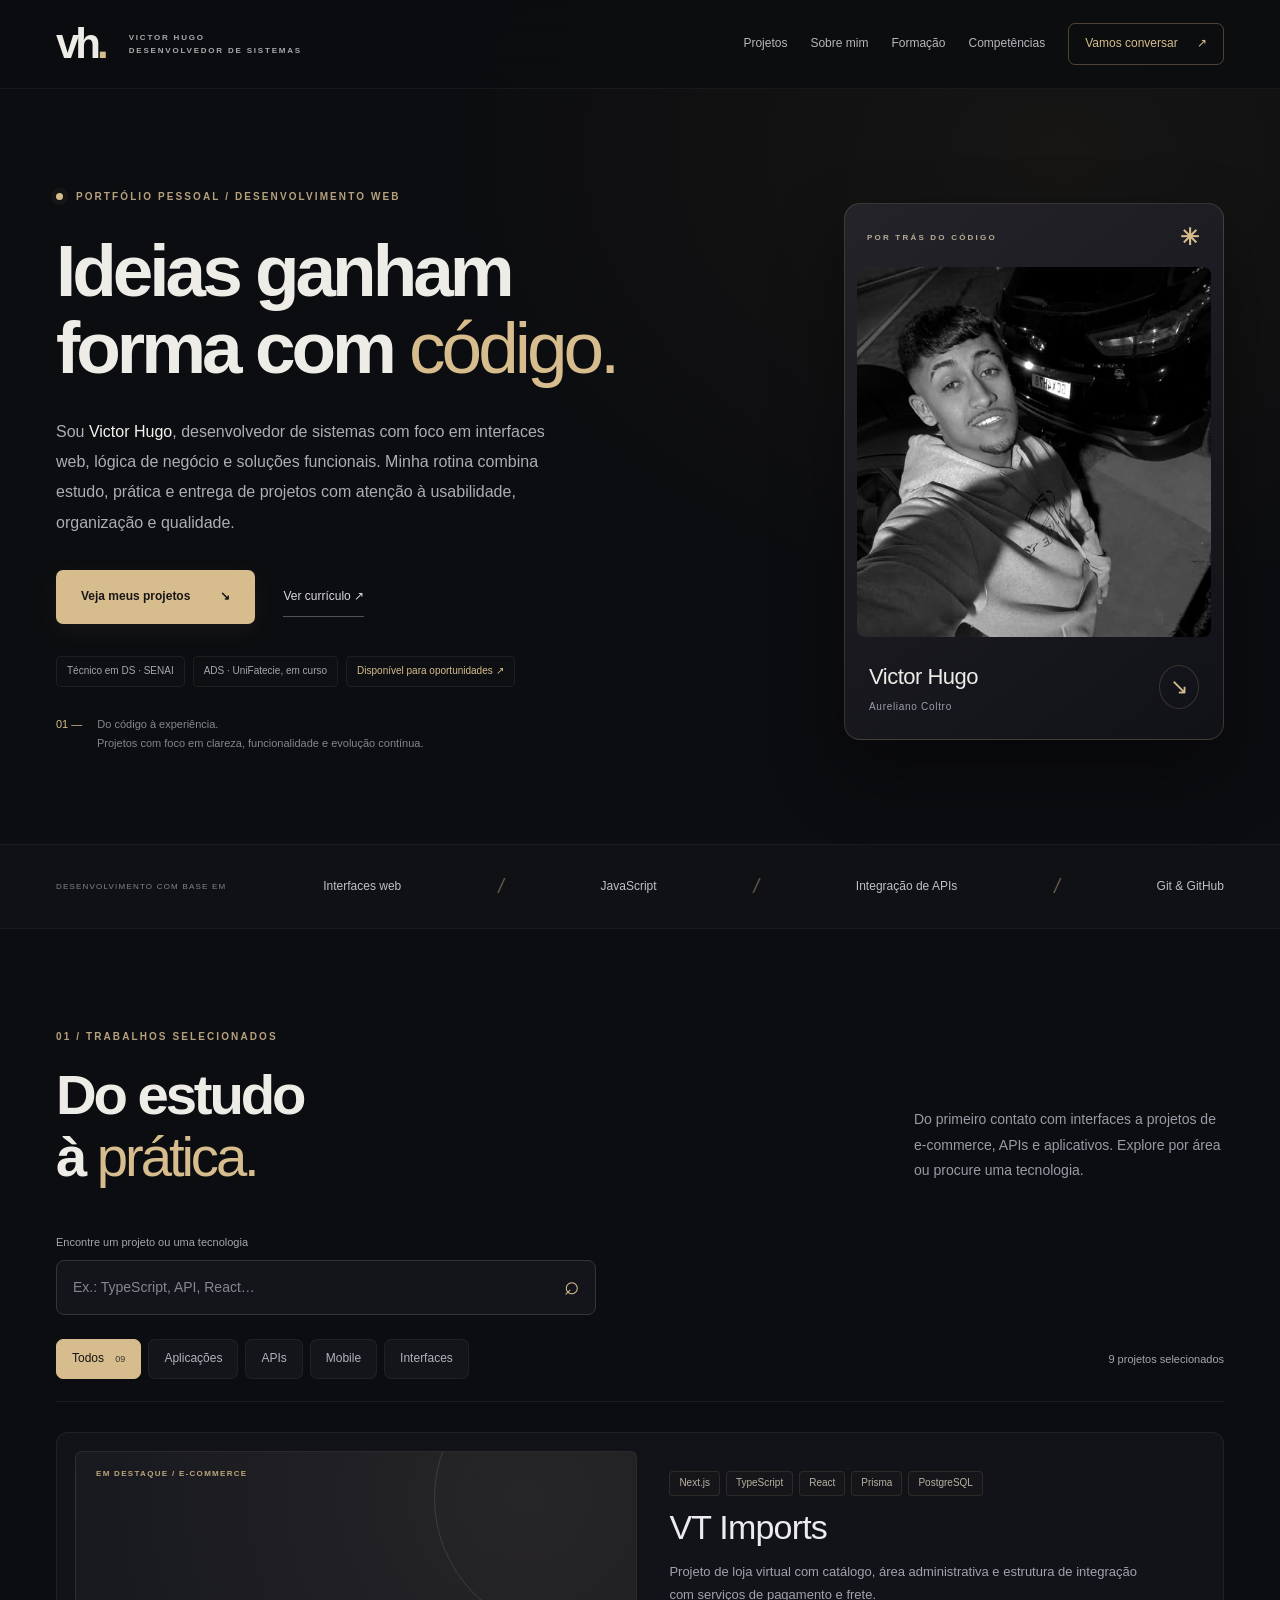
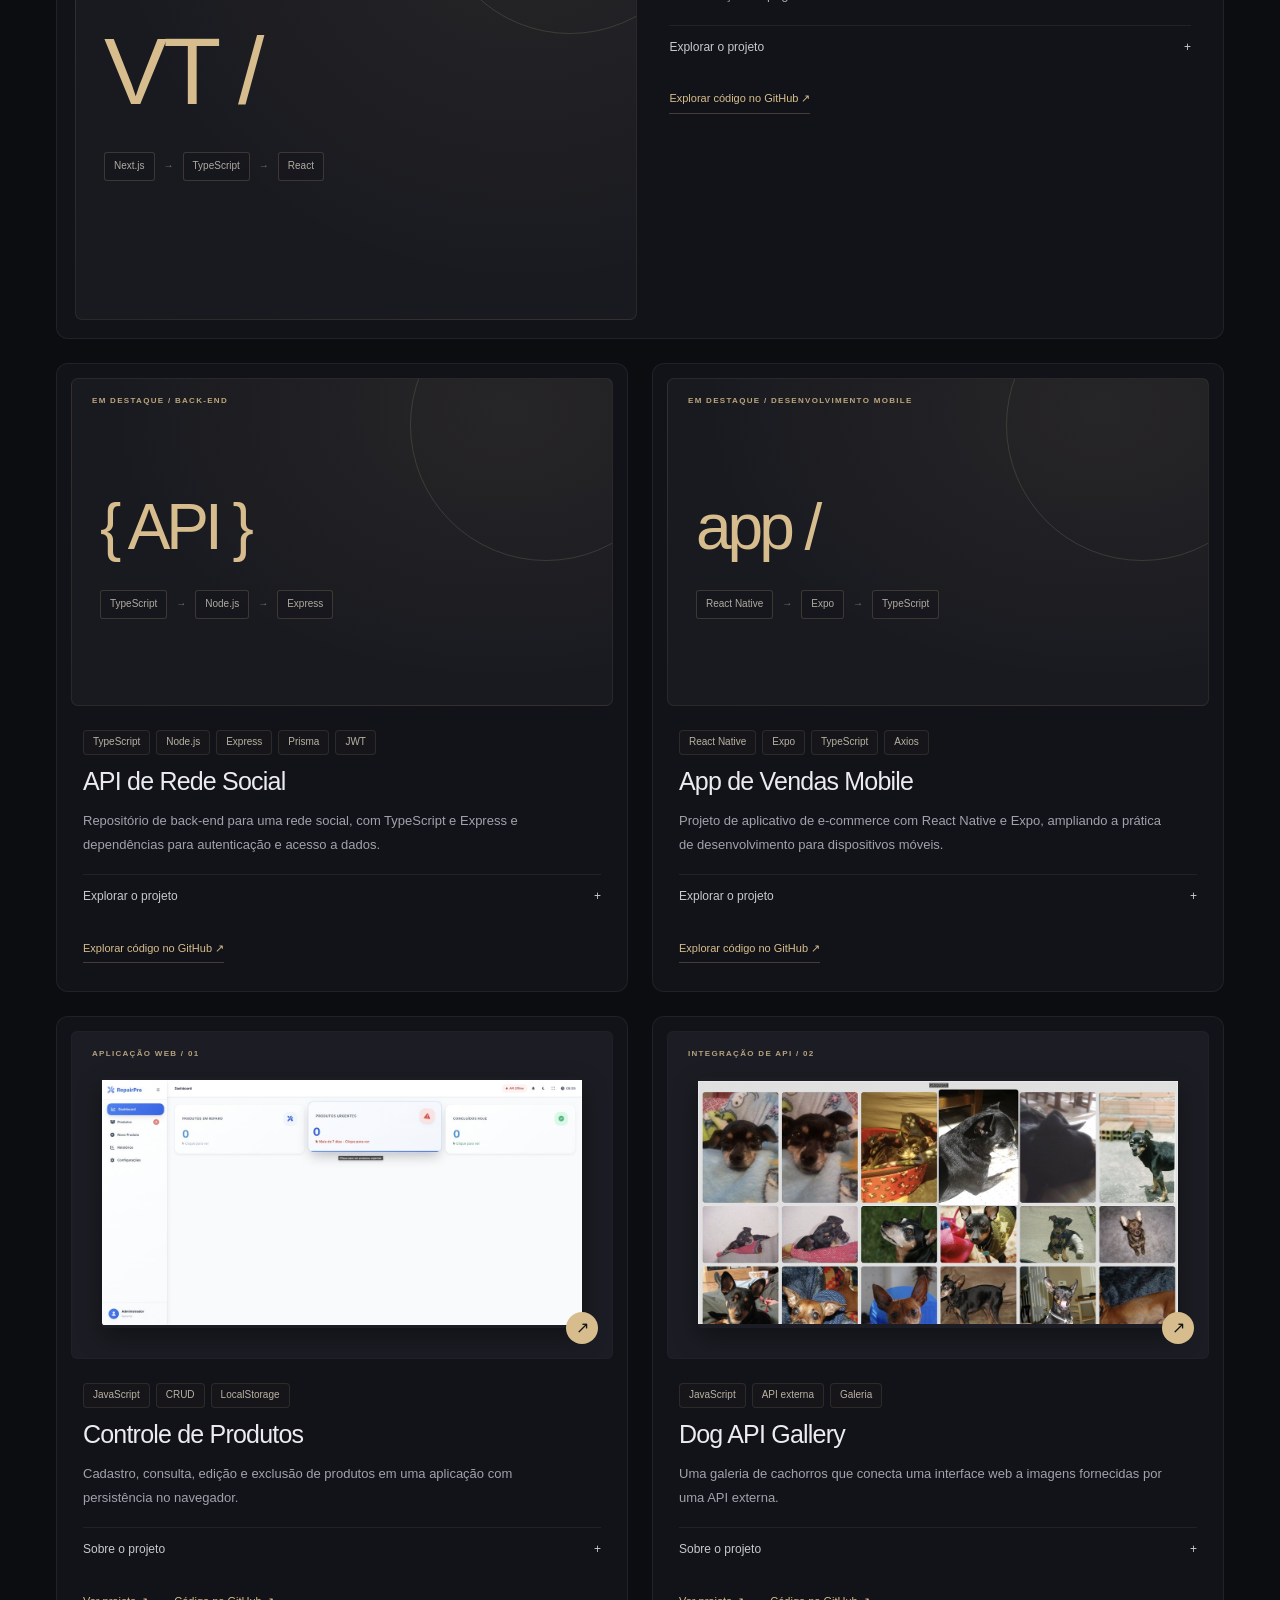
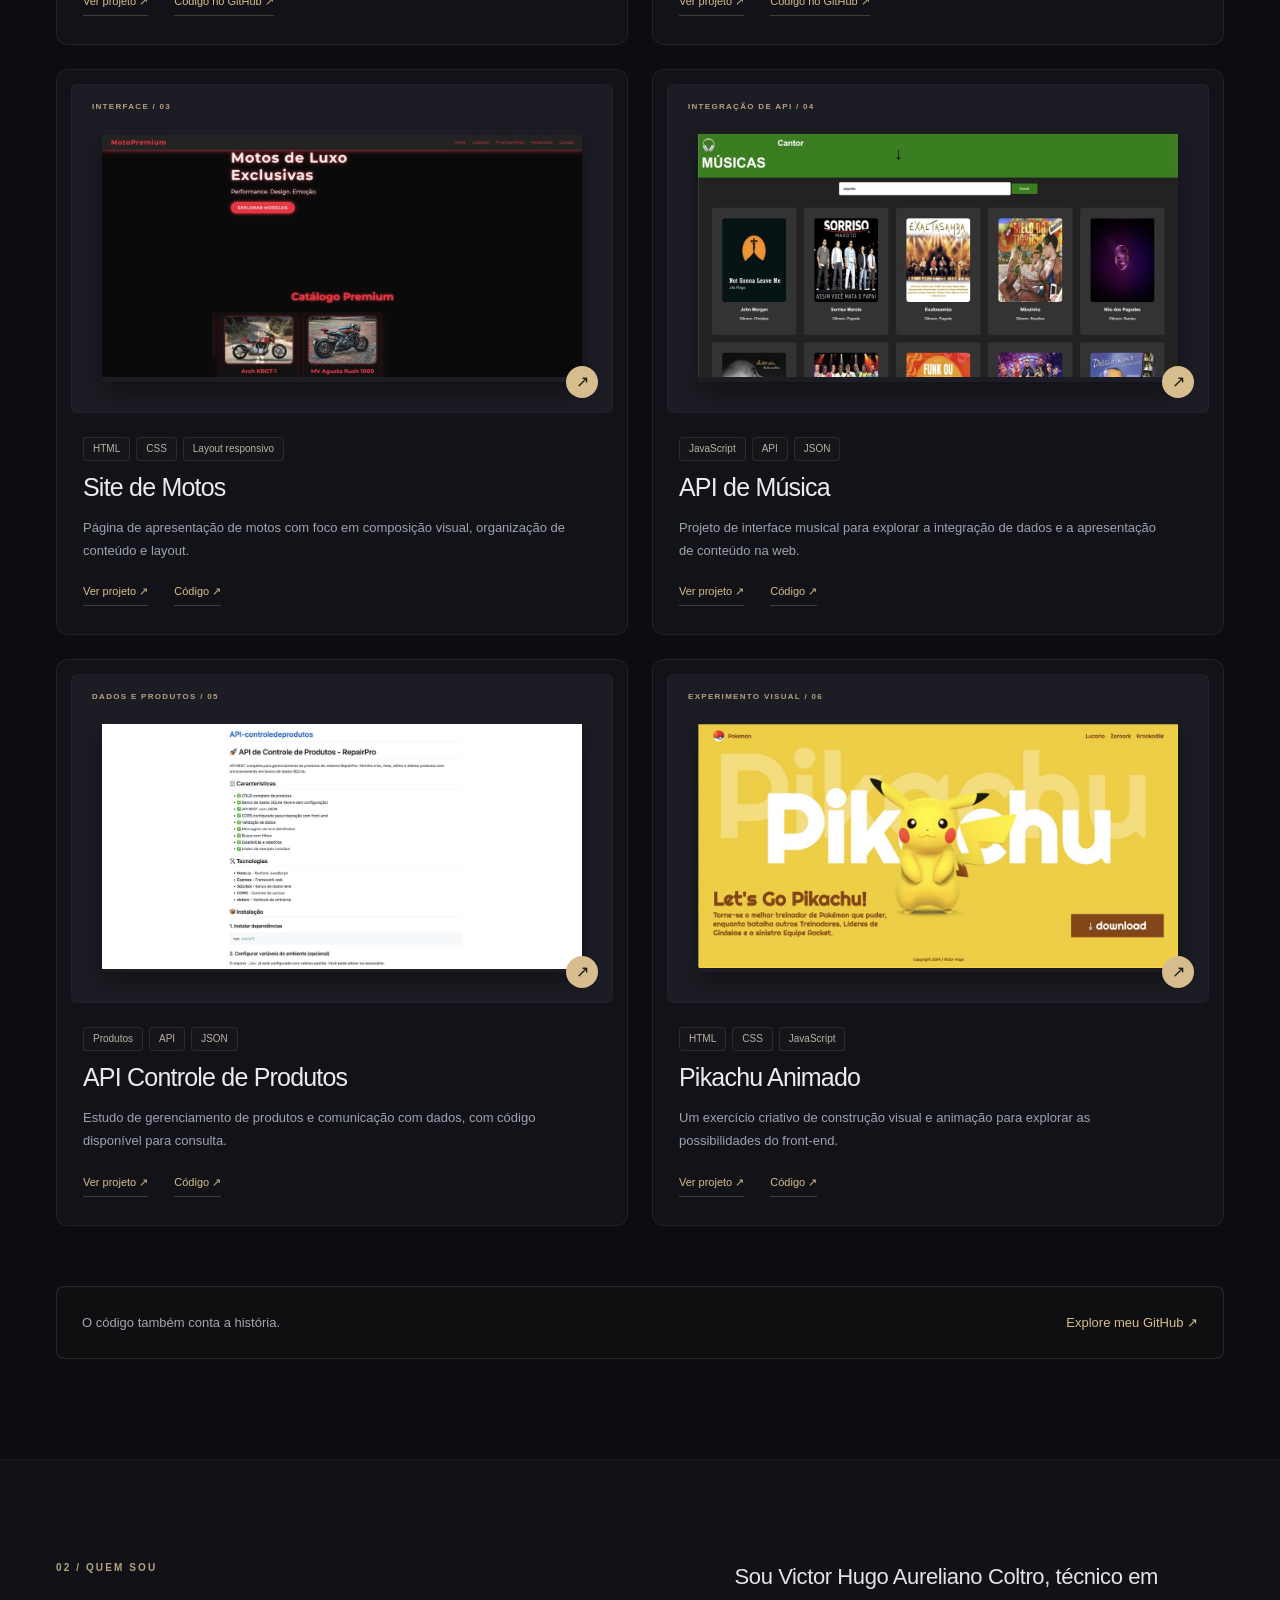
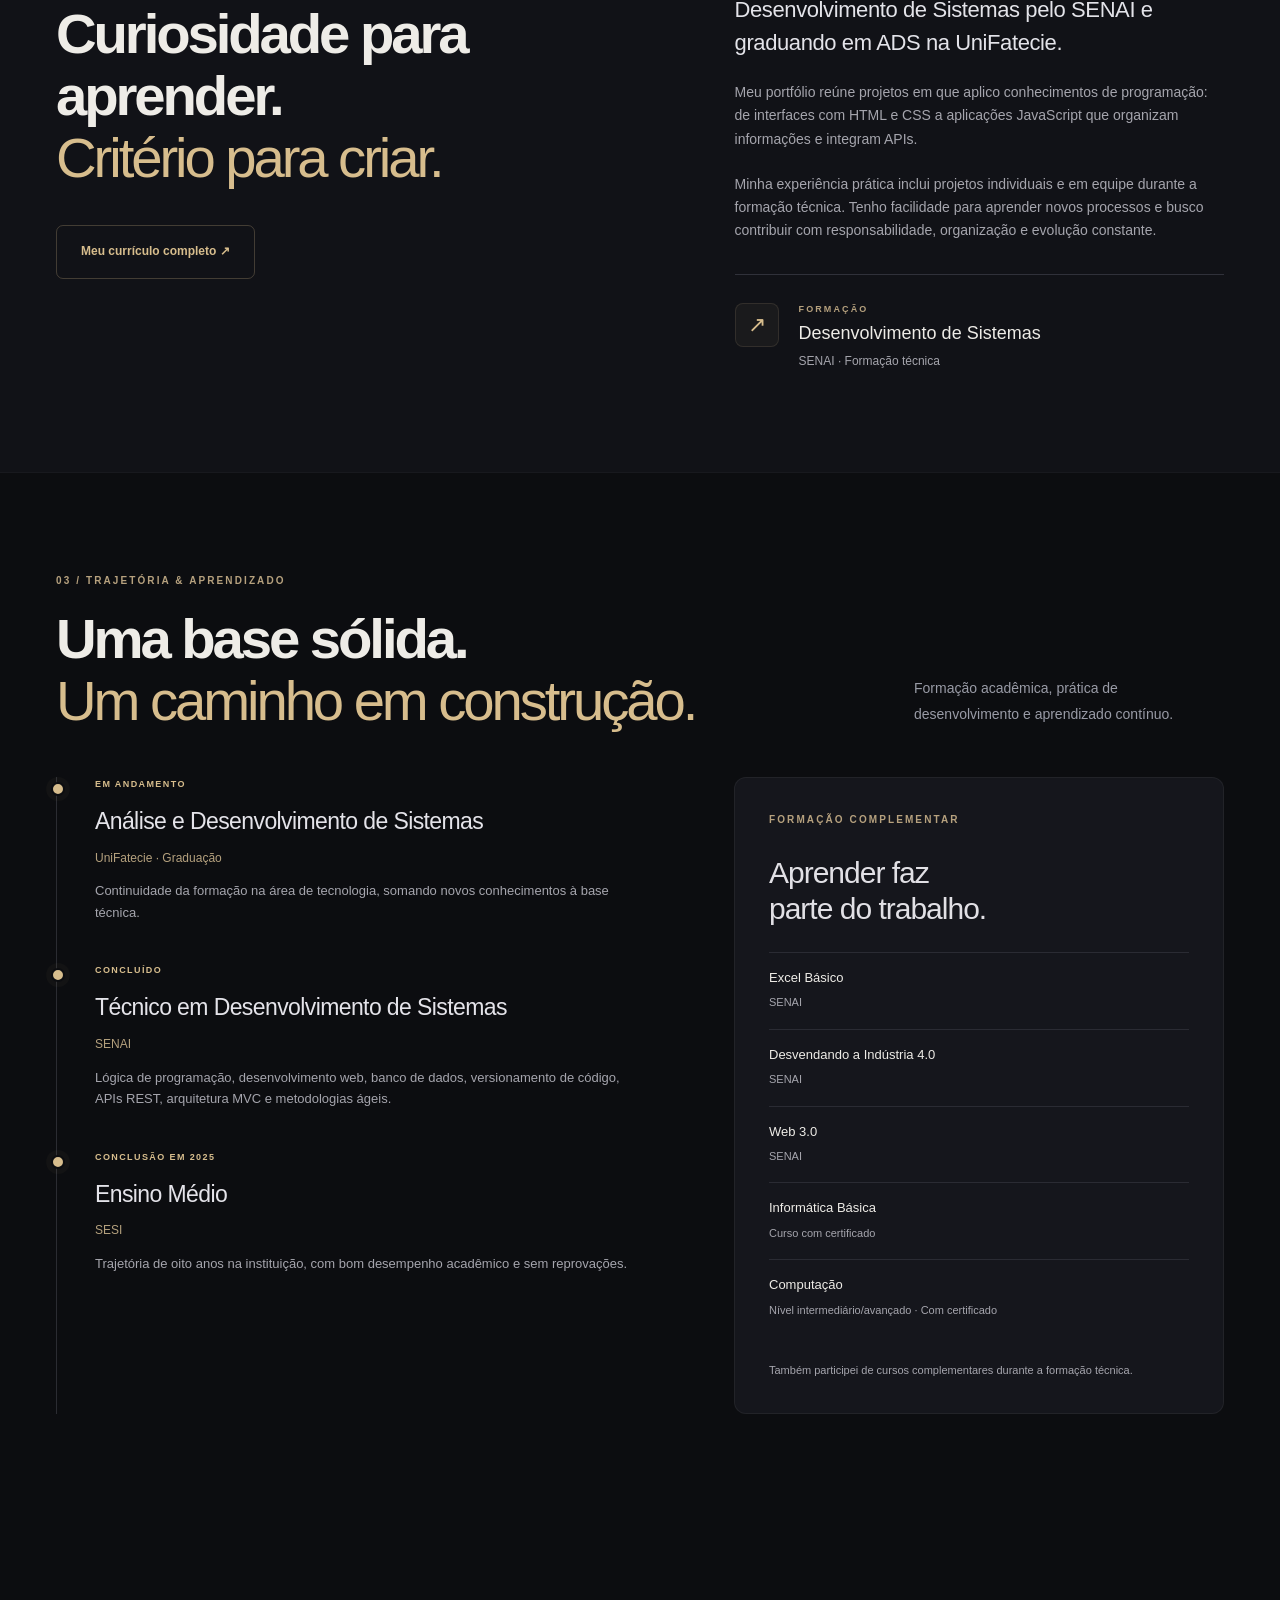
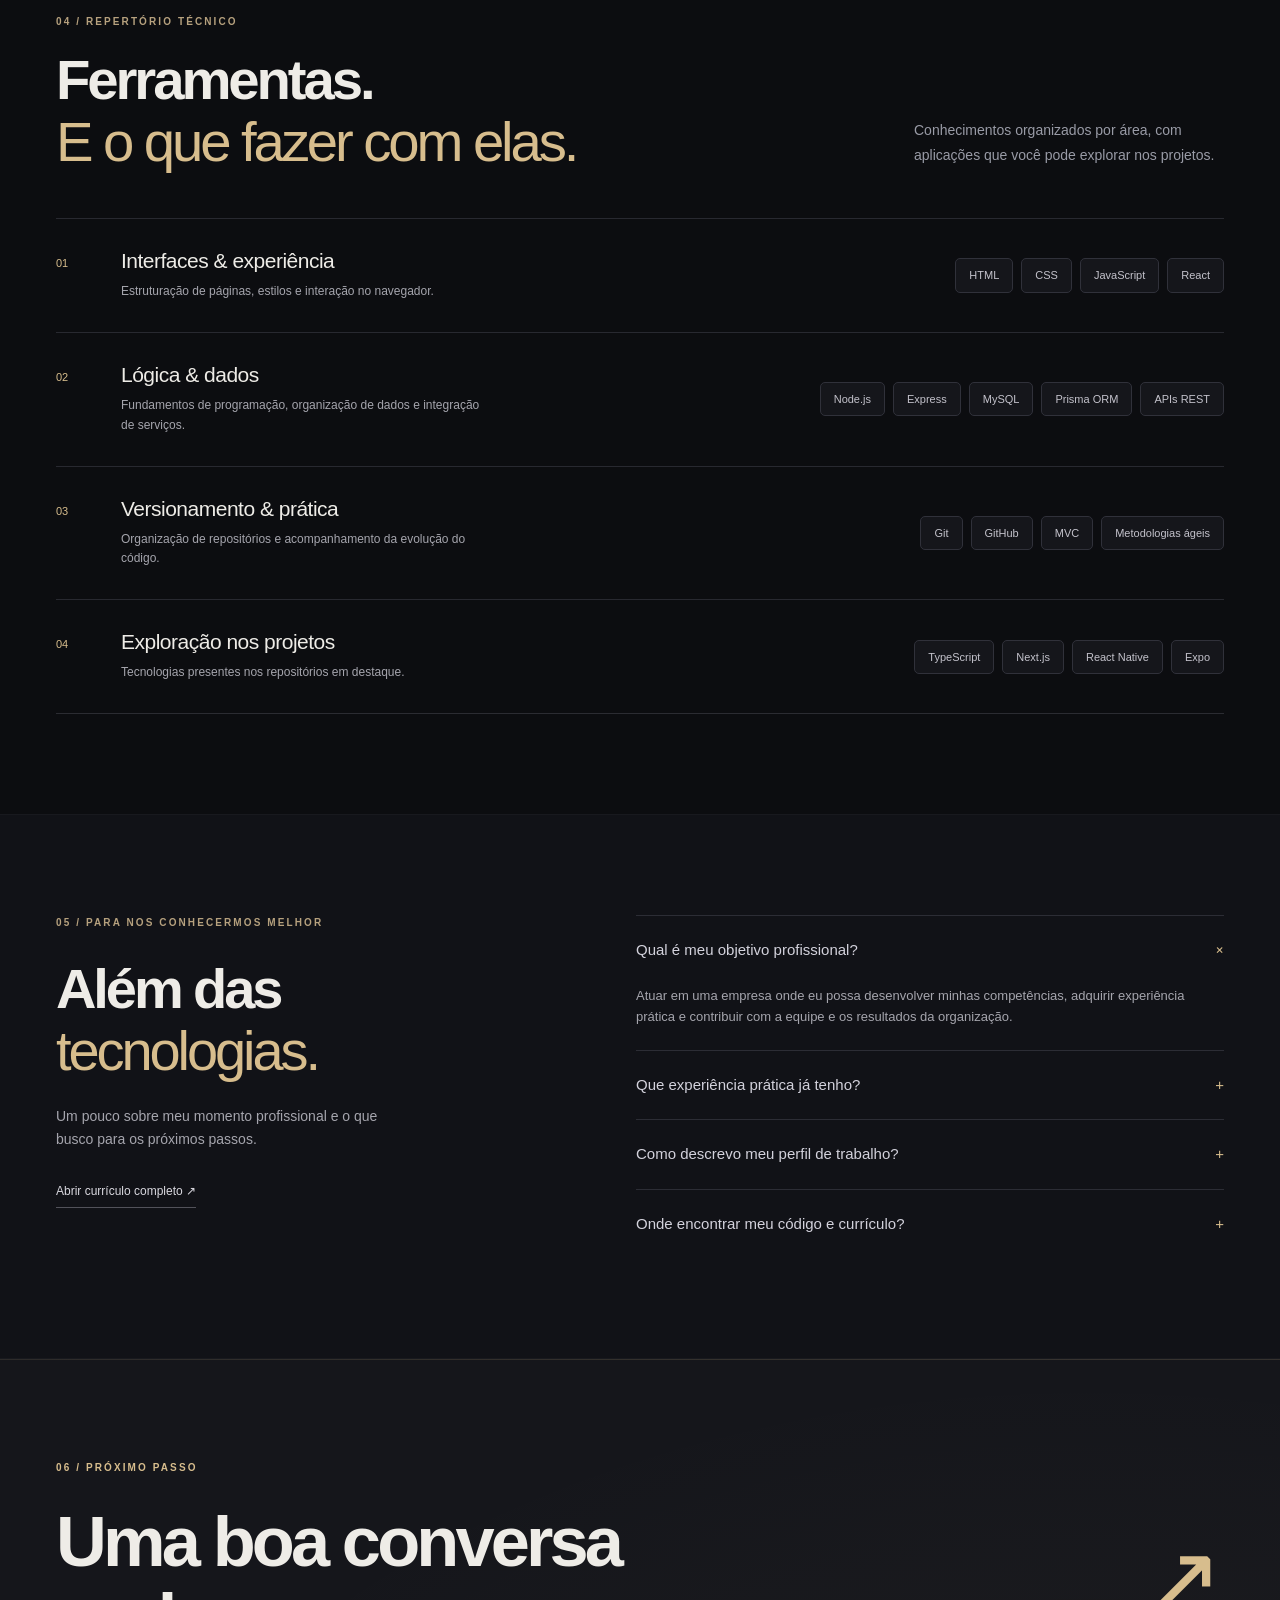
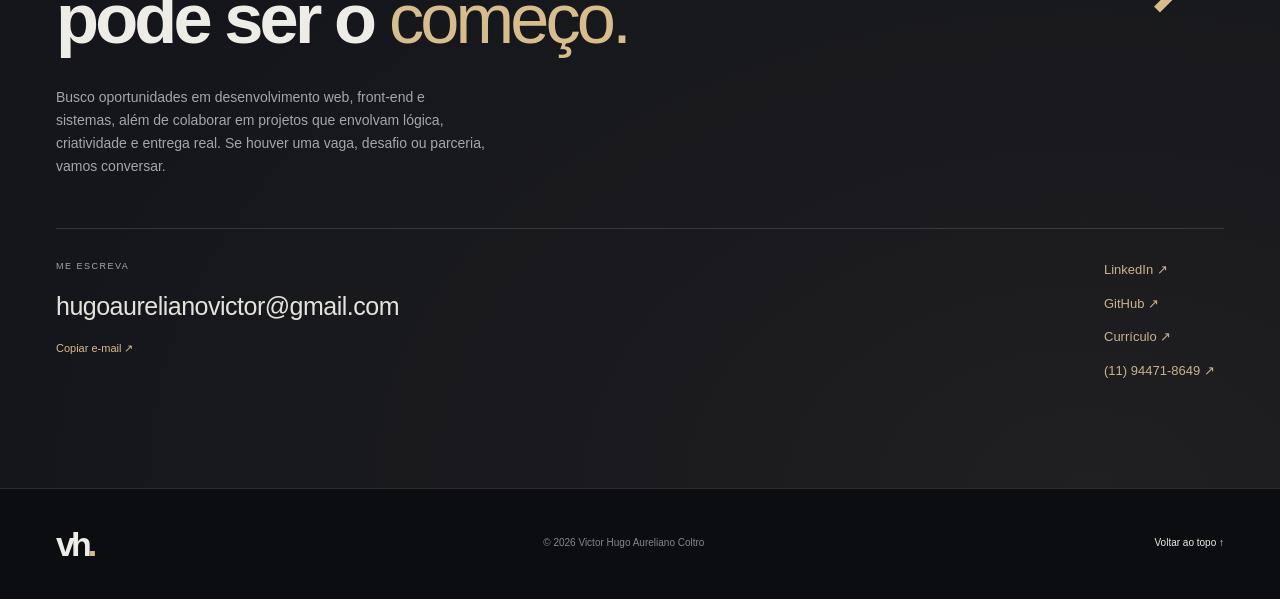
==== commit 04ee8e86: "Refina proposta do portfolio" ====
--- a/index.html
+++ b/index.html
@@ -34,9 +34,9 @@
     <div class="hero-copy">
       <p class="eyebrow"><span class="status-dot" aria-hidden="true"></span> PORTFÓLIO PESSOAL / DESENVOLVIMENTO WEB</p>
       <h1 id="hero-title">Ideias ganham<br>forma com <em>código.</em></h1>
-      <p class="hero-intro">Sou <strong>Victor Hugo.</strong> Desenvolvedor de sistemas formado pelo SENAI e graduando em Análise e Desenvolvimento de Sistemas na UniFatecie. Desenvolvo projetos para web, back-end e mobile.</p>
-      <div class="actions"><a class="button primary" href="#projetos">Conheça meu trabalho <span aria-hidden="true">↘</span></a><a class="text-link" href="curriculo.html">Ver currículo <span aria-hidden="true">↗</span></a></div>
-      <div class="hero-profile"><span>Técnico em DS · SENAI</span><span>ADS · UniFatecie, em curso</span><a href="#contato">Em busca de oportunidades ↗</a></div><div class="hero-note"><span aria-hidden="true">01 —</span> Da lógica à interface.<br><span class="note-indent">Aprendizado aplicado em projetos reais.</span></div>
+      <p class="hero-intro">Sou <strong>Victor Hugo</strong>, desenvolvedor de sistemas com foco em interfaces web, lógica de negócio e soluções funcionais. Minha rotina combina estudo, prática e entrega de projetos com atenção à usabilidade, organização e qualidade.</p>
+      <div class="actions"><a class="button primary" href="#projetos">Veja meus projetos <span aria-hidden="true">↘</span></a><a class="text-link" href="curriculo.html">Ver currículo <span aria-hidden="true">↗</span></a></div>
+      <div class="hero-profile"><span>Técnico em DS · SENAI</span><span>ADS · UniFatecie, em curso</span><a href="#contato">Disponível para oportunidades ↗</a></div><div class="hero-note"><span aria-hidden="true">01 —</span> Do código à experiência.<br><span class="note-indent">Projetos com foco em clareza, funcionalidade e evolução contínua.</span></div>
     </div>
     <figure class="portrait">
       <div class="portrait-top"><span>POR TRÁS DO CÓDIGO</span><span aria-hidden="true">✳</span></div>
@@ -73,7 +73,7 @@
  <div class="journey-grid"><div class="timeline"><article><span class="timeline-label">EM ANDAMENTO</span><h3>Análise e Desenvolvimento de Sistemas</h3><p class="institution">UniFatecie · Graduação</p><p>Continuidade da formação na área de tecnologia, somando novos conhecimentos à base técnica.</p></article><article><span class="timeline-label">CONCLUÍDO</span><h3>Técnico em Desenvolvimento de Sistemas</h3><p class="institution">SENAI</p><p>Lógica de programação, desenvolvimento web, banco de dados, versionamento de código, APIs REST, arquitetura MVC e metodologias ágeis.</p></article><article><span class="timeline-label">CONCLUSÃO EM 2025</span><h3>Ensino Médio</h3><p class="institution">SESI</p><p>Trajetória de oito anos na instituição, com bom desempenho acadêmico e sem reprovações.</p></article></div>
  <aside class="learning-panel"><p class="eyebrow">FORMAÇÃO COMPLEMENTAR</p><h3>Aprender faz<br>parte do trabalho.</h3><ul><li><strong>Excel Básico</strong><span>SENAI</span></li><li><strong>Desvendando a Indústria 4.0</strong><span>SENAI</span></li><li><strong>Web 3.0</strong><span>SENAI</span></li><li><strong>Informática Básica</strong><span>Curso com certificado</span></li><li><strong>Computação</strong><span>Nível intermediário/avançado · Com certificado</span></li></ul><p>Também participei de cursos complementares durante a formação técnica.</p></aside></div>
 </section><section class="section container" id="competencias" aria-labelledby="skills-title"><div class="section-heading"><div><p class="eyebrow">04 / REPERTÓRIO TÉCNICO</p><h2 id="skills-title">Ferramentas.<br><em>E o que fazer com elas.</em></h2></div><p>Conhecimentos organizados por área, com aplicações que você pode explorar nos projetos.</p></div><div class="skills-list"><article><span class="skill-number">01</span><div><h3>Interfaces & experiência</h3><p>Estruturação de páginas, estilos e interação no navegador.</p></div><div class="skill-tags"><span>HTML</span><span>CSS</span><span>JavaScript</span><span>React</span></div></article><article><span class="skill-number">02</span><div><h3>Lógica & dados</h3><p>Fundamentos de programação, organização de dados e integração de serviços.</p></div><div class="skill-tags"><span>Node.js</span><span>Express</span><span>MySQL</span><span>Prisma ORM</span><span>APIs REST</span></div></article><article><span class="skill-number">03</span><div><h3>Versionamento & prática</h3><p>Organização de repositórios e acompanhamento da evolução do código.</p></div><div class="skill-tags"><span>Git</span><span>GitHub</span><span>MVC</span><span>Metodologias ágeis</span></div></article><article><span class="skill-number">04</span><div><h3>Exploração nos projetos</h3><p>Tecnologias presentes nos repositórios em destaque.</p></div><div class="skill-tags"><span>TypeScript</span><span>Next.js</span><span>React Native</span><span>Expo</span></div></article></div></section>
-  <section class="section recruiter" aria-labelledby="recruiter-title"><div class="container recruiter-grid"><div><p class="eyebrow">05 / PARA NOS CONHECERMOS MELHOR</p><h2 id="recruiter-title">Além das<br><em>tecnologias.</em></h2><p>Um pouco sobre meu momento profissional e o que busco para os próximos passos.</p><a class="text-link" href="curriculo.html">Abrir currículo completo ↗</a></div><div class="faq-list"><details open><summary>Qual é meu objetivo profissional? <span>+</span></summary><p>Atuar em uma empresa onde eu possa desenvolver minhas competências, adquirir experiência prática e contribuir com a equipe e os resultados da organização.</p></details><details><summary>Que experiência prática já tenho? <span>+</span></summary><p>Projetos individuais e em equipe realizados durante a formação técnica, aplicando desenvolvimento web, organização de código, integração de sistemas e resolução de problemas. Os repositórios apresentam essa evolução.</p></details><details><summary>Como descrevo meu perfil de trabalho? <span>+</span></summary><p>Sou focado, responsável e comprometido. Valorizo o trabalho em equipe, tenho facilidade para aprender novos processos e procuro lidar com desafios com maturidade e dedicação.</p></details><details><summary>Onde encontrar meu código e currículo? <span>+</span></summary><p>Os projetos desta página levam aos repositórios públicos do GitHub. O currículo reúne minha formação, competências e contato, com opção de impressão ou de salvar em PDF.</p><a class="text-link" href="curriculo.html">Ver currículo ↗</a></details></div></div></section><section class="contact section" id="contato" aria-labelledby="contact-title"><div class="container"><p class="eyebrow">06 / PRÓXIMO PASSO</p><div class="contact-heading"><h2 id="contact-title">Uma boa conversa<br>pode ser o <em>começo.</em></h2><span class="contact-symbol" aria-hidden="true">↗</span></div><p class="contact-intro">Tem uma oportunidade ou um projeto em mente? Vamos conversar sobre como posso contribuir.</p><div class="contact-bottom"><div><p class="contact-label">ME ESCREVA</p><a class="email" href="mailto:hugoaurelianovictor@gmail.com">hugoaurelianovictor@gmail.com</a><button class="copy-email" type="button" hidden>Copiar e-mail <span aria-hidden="true">↗</span></button><p id="copy-status" role="status" aria-live="polite"></p></div><div class="contact-socials"><a href="https://www.linkedin.com/in/victor-hugo-2b775338b" target="_blank" rel="noopener noreferrer">LinkedIn ↗</a><a href="https://github.com/victorhugoaurelianocoltro" target="_blank" rel="noopener noreferrer">GitHub ↗</a><a href="curriculo.html">Currículo ↗</a><a href="tel:+5511944718649">(11) 94471-8649 ↗</a></div></div></div></section>
+  <section class="section recruiter" aria-labelledby="recruiter-title"><div class="container recruiter-grid"><div><p class="eyebrow">05 / PARA NOS CONHECERMOS MELHOR</p><h2 id="recruiter-title">Além das<br><em>tecnologias.</em></h2><p>Um pouco sobre meu momento profissional e o que busco para os próximos passos.</p><a class="text-link" href="curriculo.html">Abrir currículo completo ↗</a></div><div class="faq-list"><details open><summary>Qual é meu objetivo profissional? <span>+</span></summary><p>Atuar em uma empresa onde eu possa desenvolver minhas competências, adquirir experiência prática e contribuir com a equipe e os resultados da organização.</p></details><details><summary>Que experiência prática já tenho? <span>+</span></summary><p>Projetos individuais e em equipe realizados durante a formação técnica, aplicando desenvolvimento web, organização de código, integração de sistemas e resolução de problemas. Os repositórios apresentam essa evolução.</p></details><details><summary>Como descrevo meu perfil de trabalho? <span>+</span></summary><p>Sou focado, responsável e comprometido. Valorizo o trabalho em equipe, tenho facilidade para aprender novos processos e procuro lidar com desafios com maturidade e dedicação.</p></details><details><summary>Onde encontrar meu código e currículo? <span>+</span></summary><p>Os projetos desta página levam aos repositórios públicos do GitHub. O currículo reúne minha formação, competências e contato, com opção de impressão ou de salvar em PDF.</p><a class="text-link" href="curriculo.html">Ver currículo ↗</a></details></div></div></section><section class="contact section" id="contato" aria-labelledby="contact-title"><div class="container"><p class="eyebrow">06 / PRÓXIMO PASSO</p><div class="contact-heading"><h2 id="contact-title">Uma boa conversa<br>pode ser o <em>começo.</em></h2><span class="contact-symbol" aria-hidden="true">↗</span></div><p class="contact-intro">Busco oportunidades em desenvolvimento web, front-end e sistemas, além de colaborar em projetos que envolvam lógica, criatividade e entrega real. Se houver uma vaga, desafio ou parceria, vamos conversar.</p><div class="contact-bottom"><div><p class="contact-label">ME ESCREVA</p><a class="email" href="mailto:hugoaurelianovictor@gmail.com">hugoaurelianovictor@gmail.com</a><button class="copy-email" type="button" hidden>Copiar e-mail <span aria-hidden="true">↗</span></button><p id="copy-status" role="status" aria-live="polite"></p></div><div class="contact-socials"><a href="https://www.linkedin.com/in/victor-hugo-2b775338b" target="_blank" rel="noopener noreferrer">LinkedIn ↗</a><a href="https://github.com/victorhugoaurelianocoltro" target="_blank" rel="noopener noreferrer">GitHub ↗</a><a href="curriculo.html">Currículo ↗</a><a href="tel:+5511944718649">(11) 94471-8649 ↗</a></div></div></div></section>
 </main>
 <footer class="container footer"><a class="brand" href="#inicio" aria-label="Voltar ao início">vh<span>.</span></a><p>© <span id="year">2026</span> Victor Hugo Aureliano Coltro</p><a href="#inicio">Voltar ao topo ↑</a></footer>
 </body>
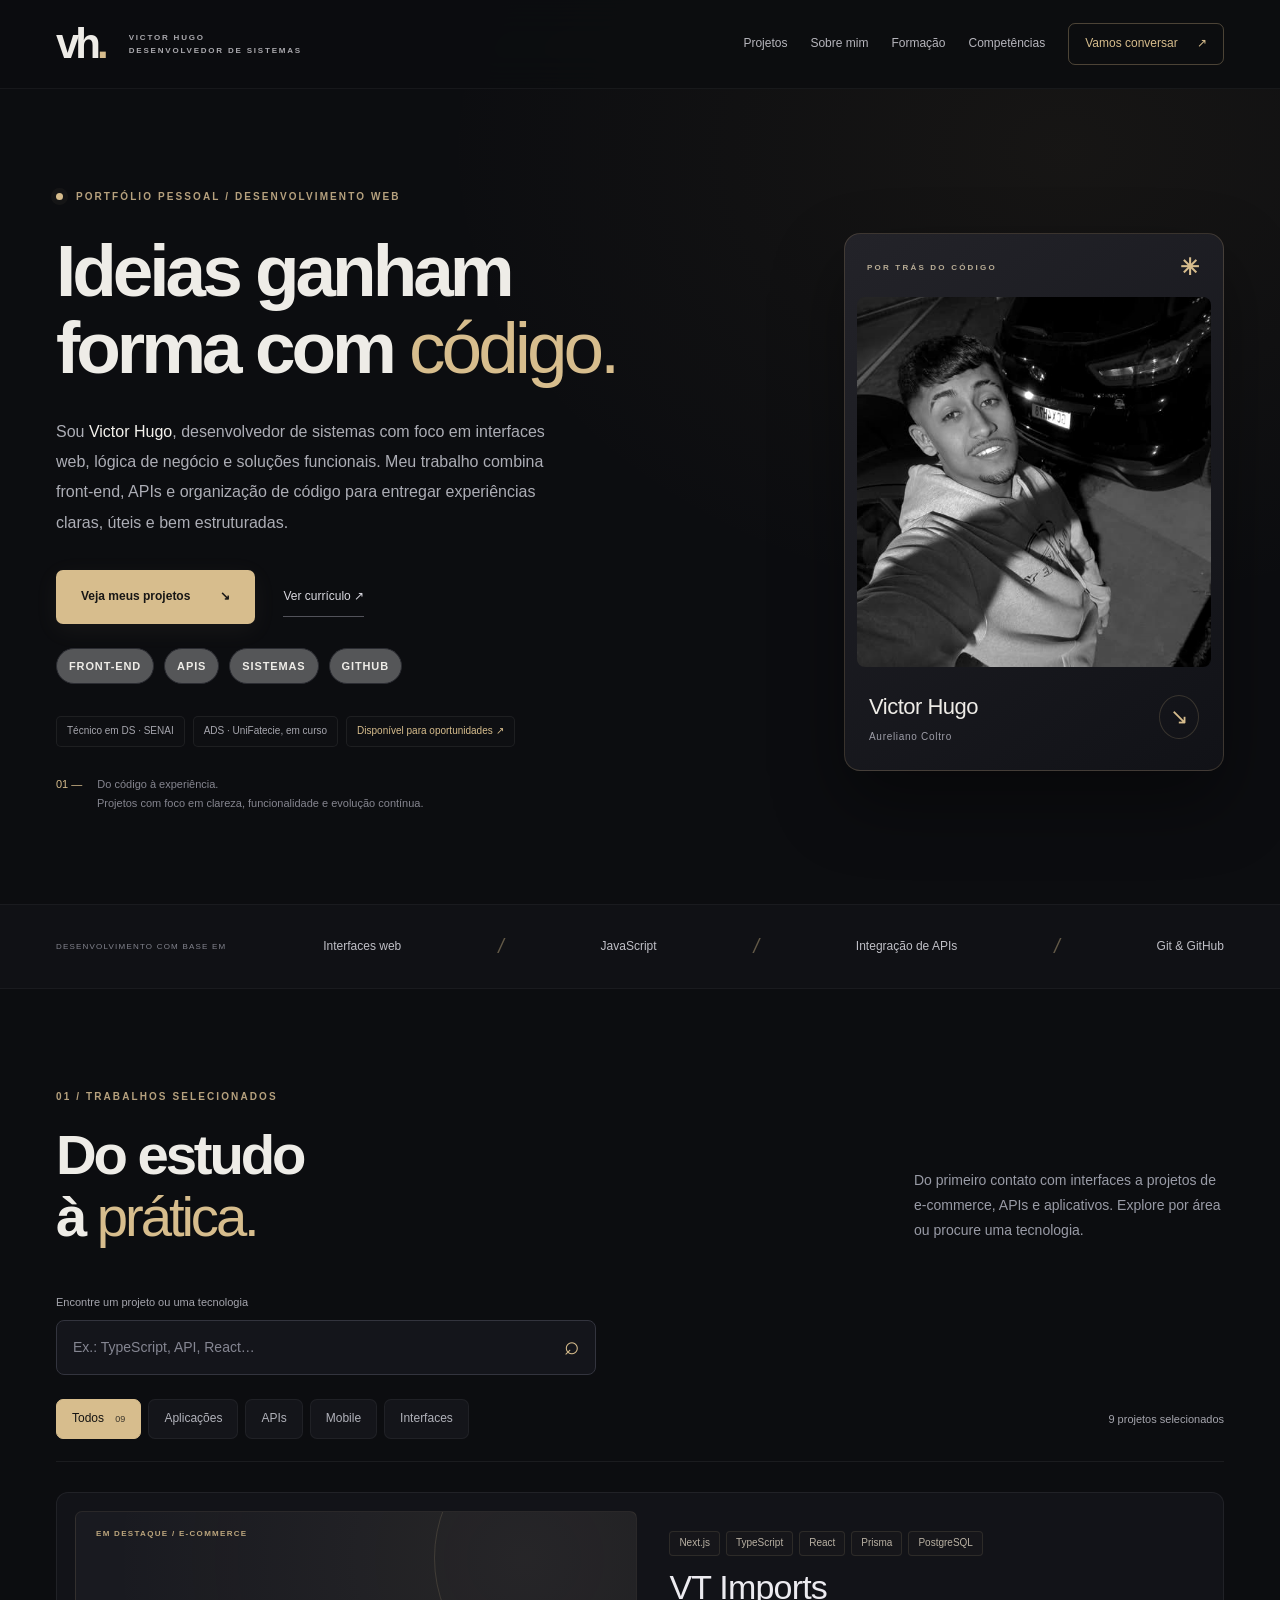
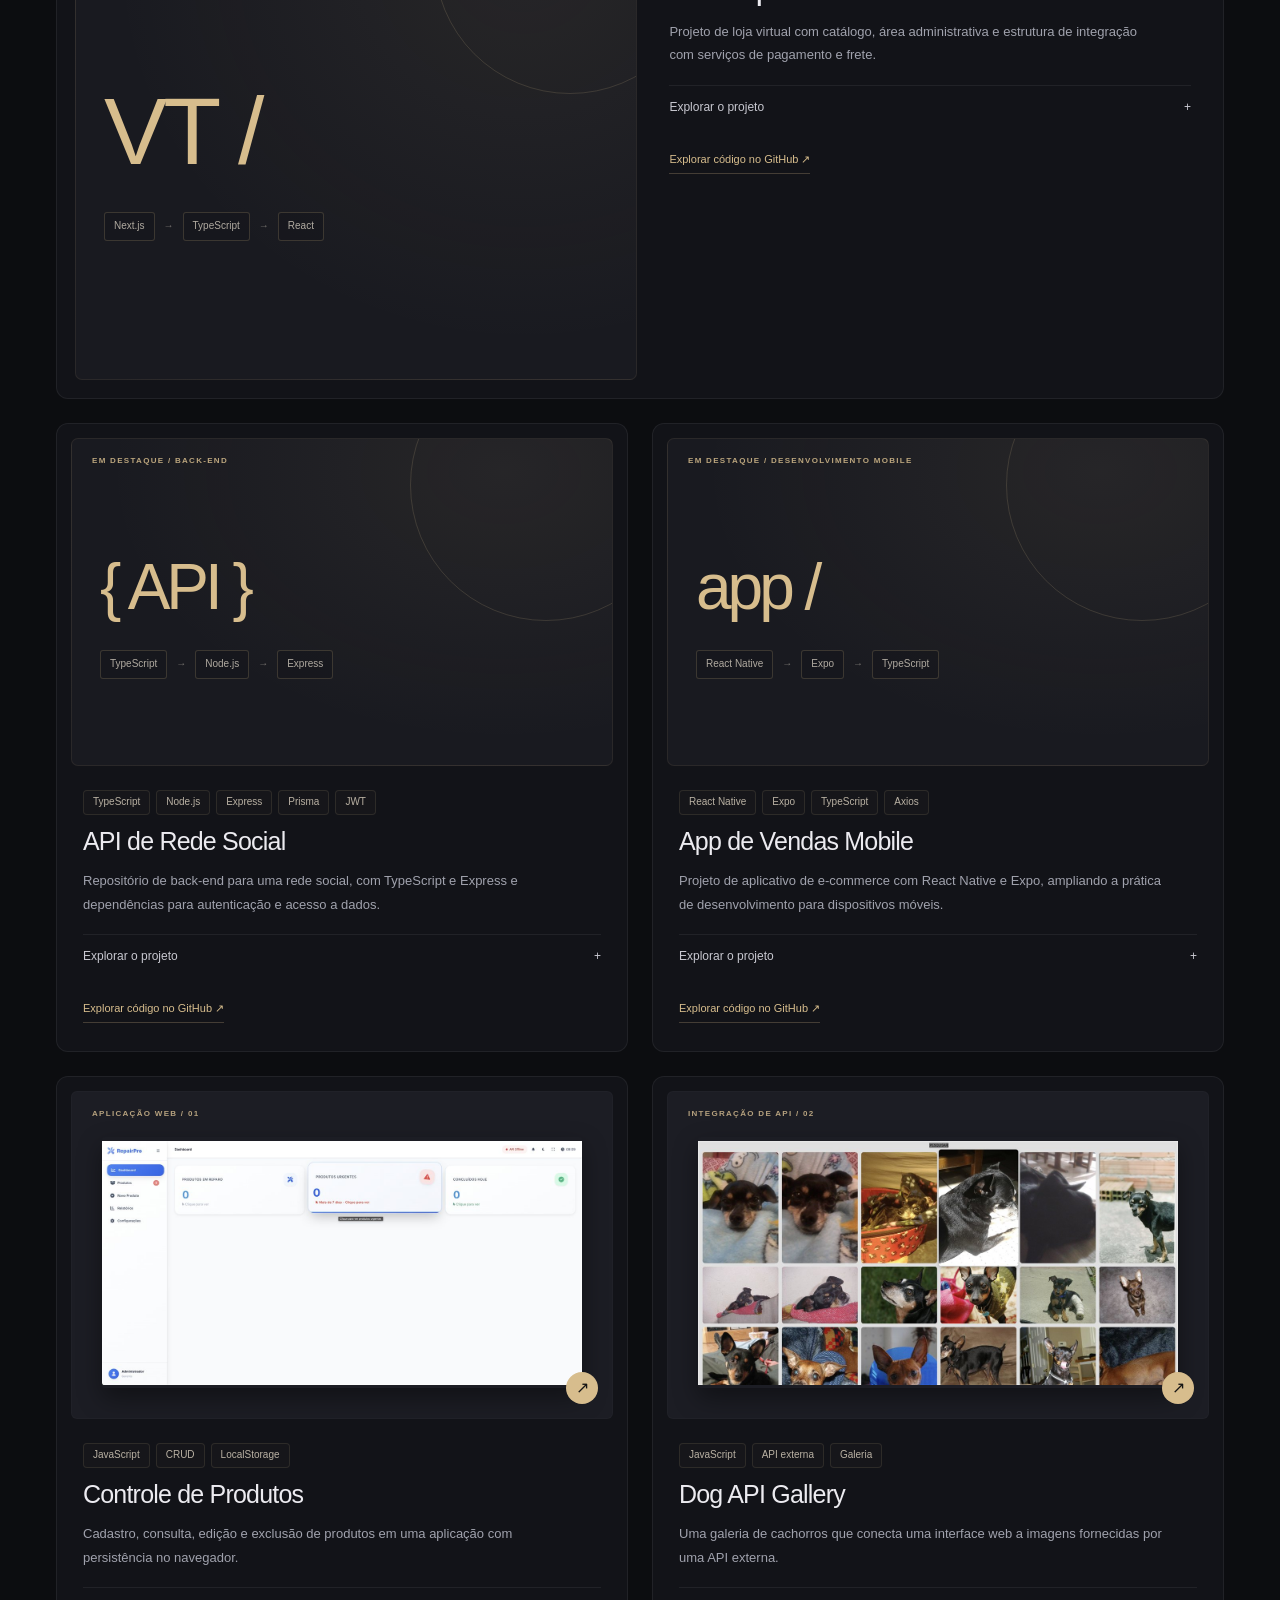
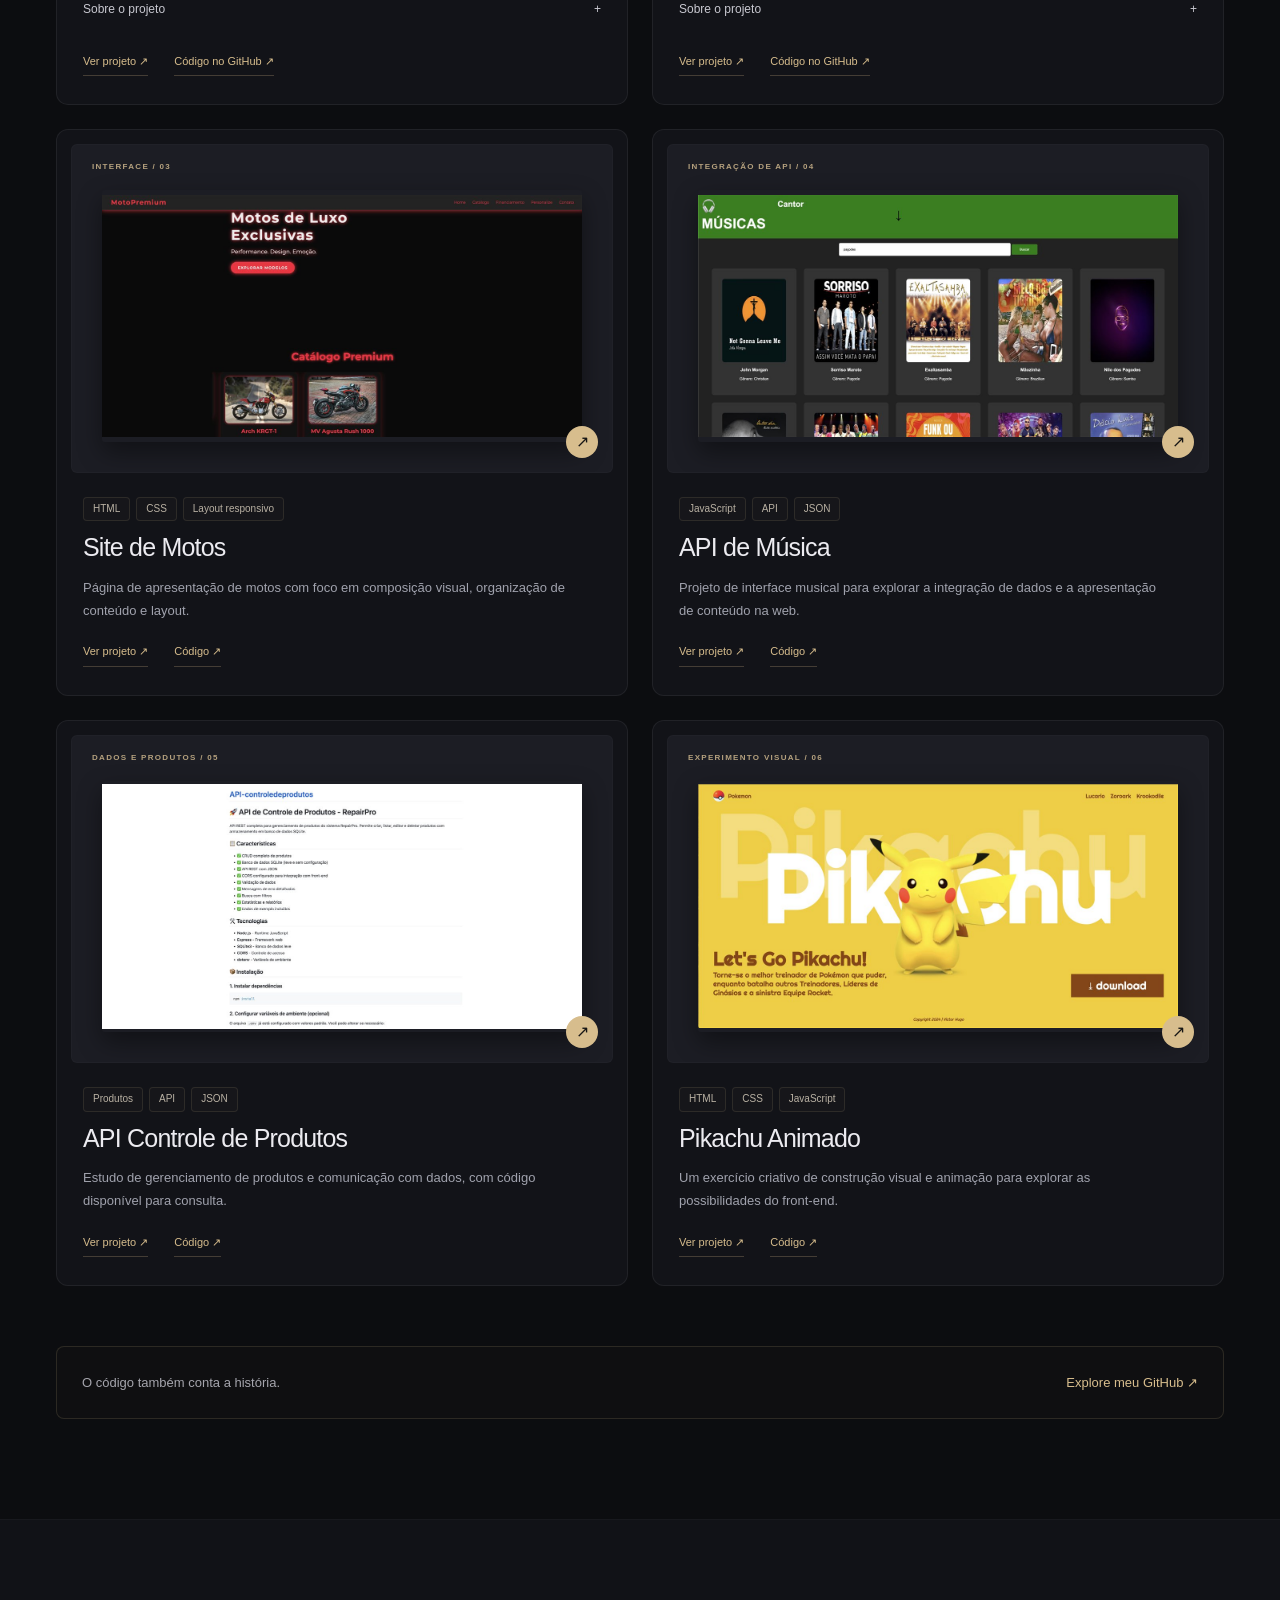
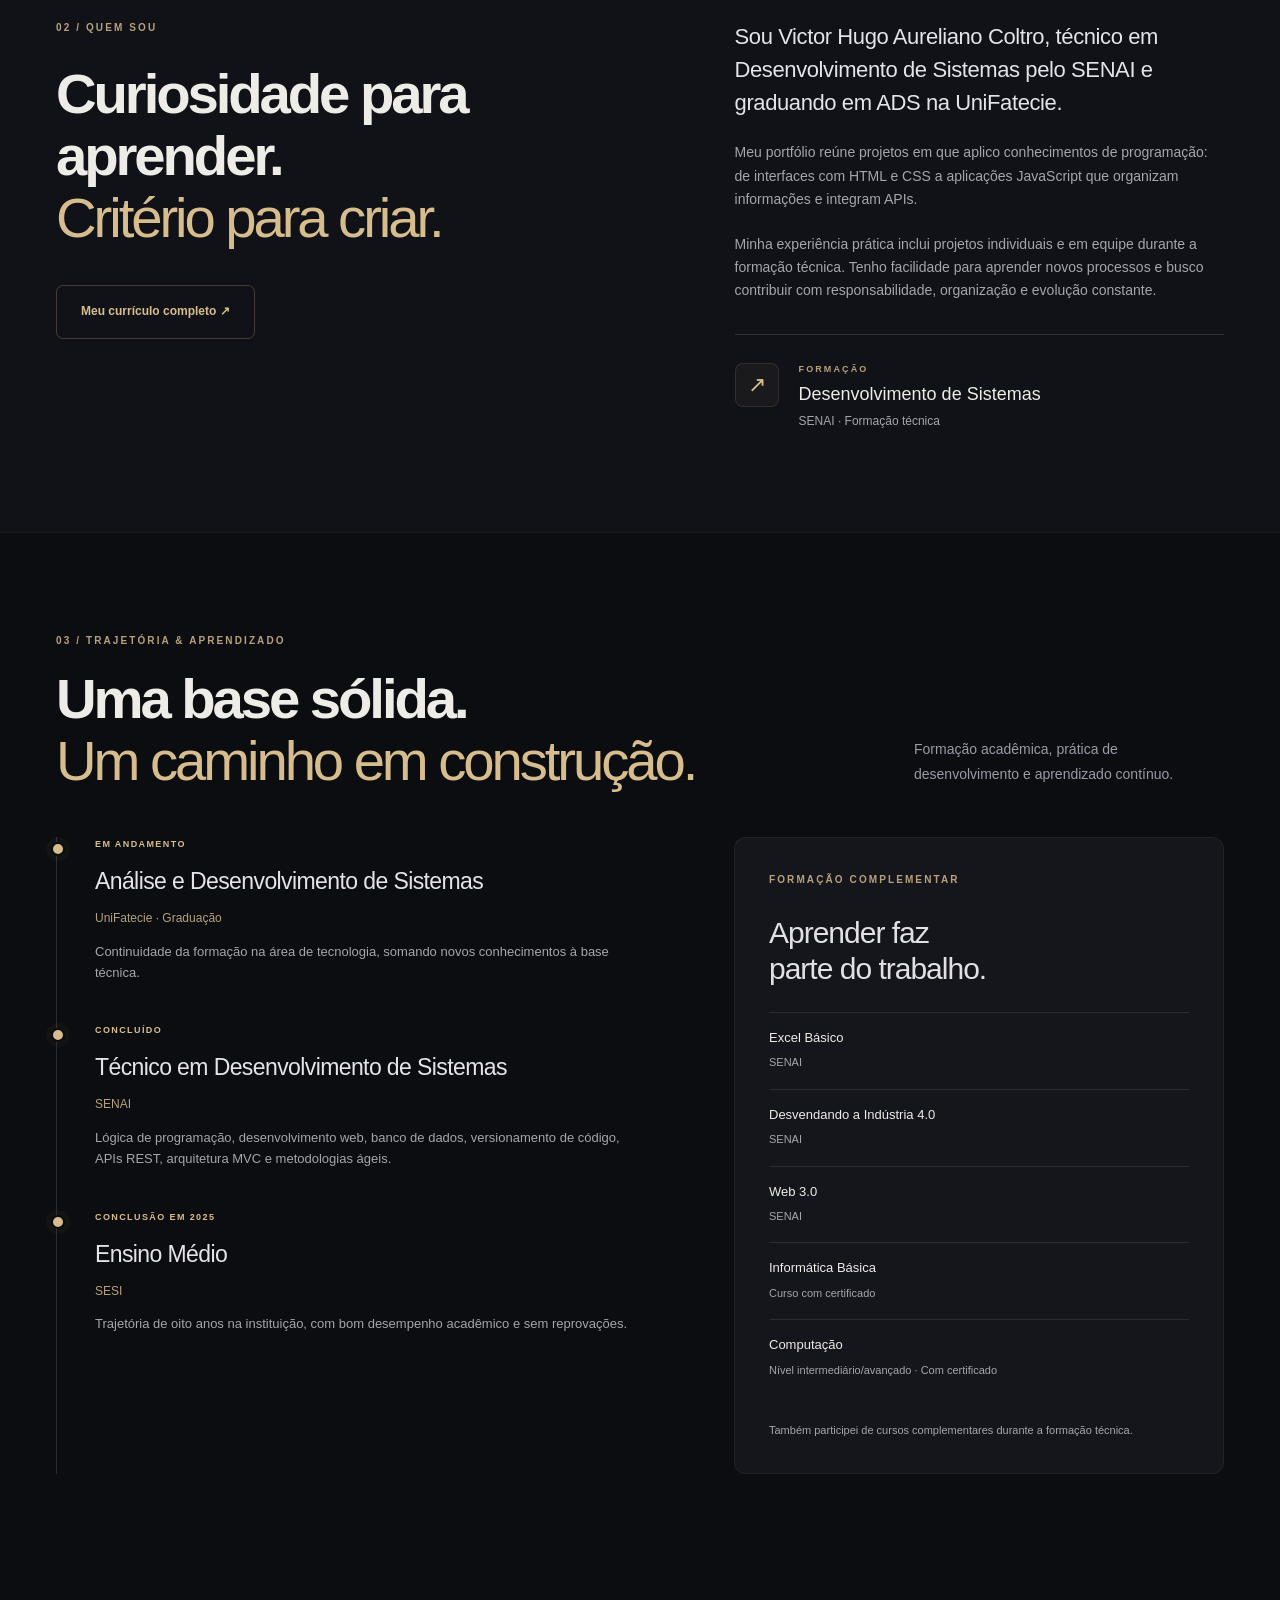
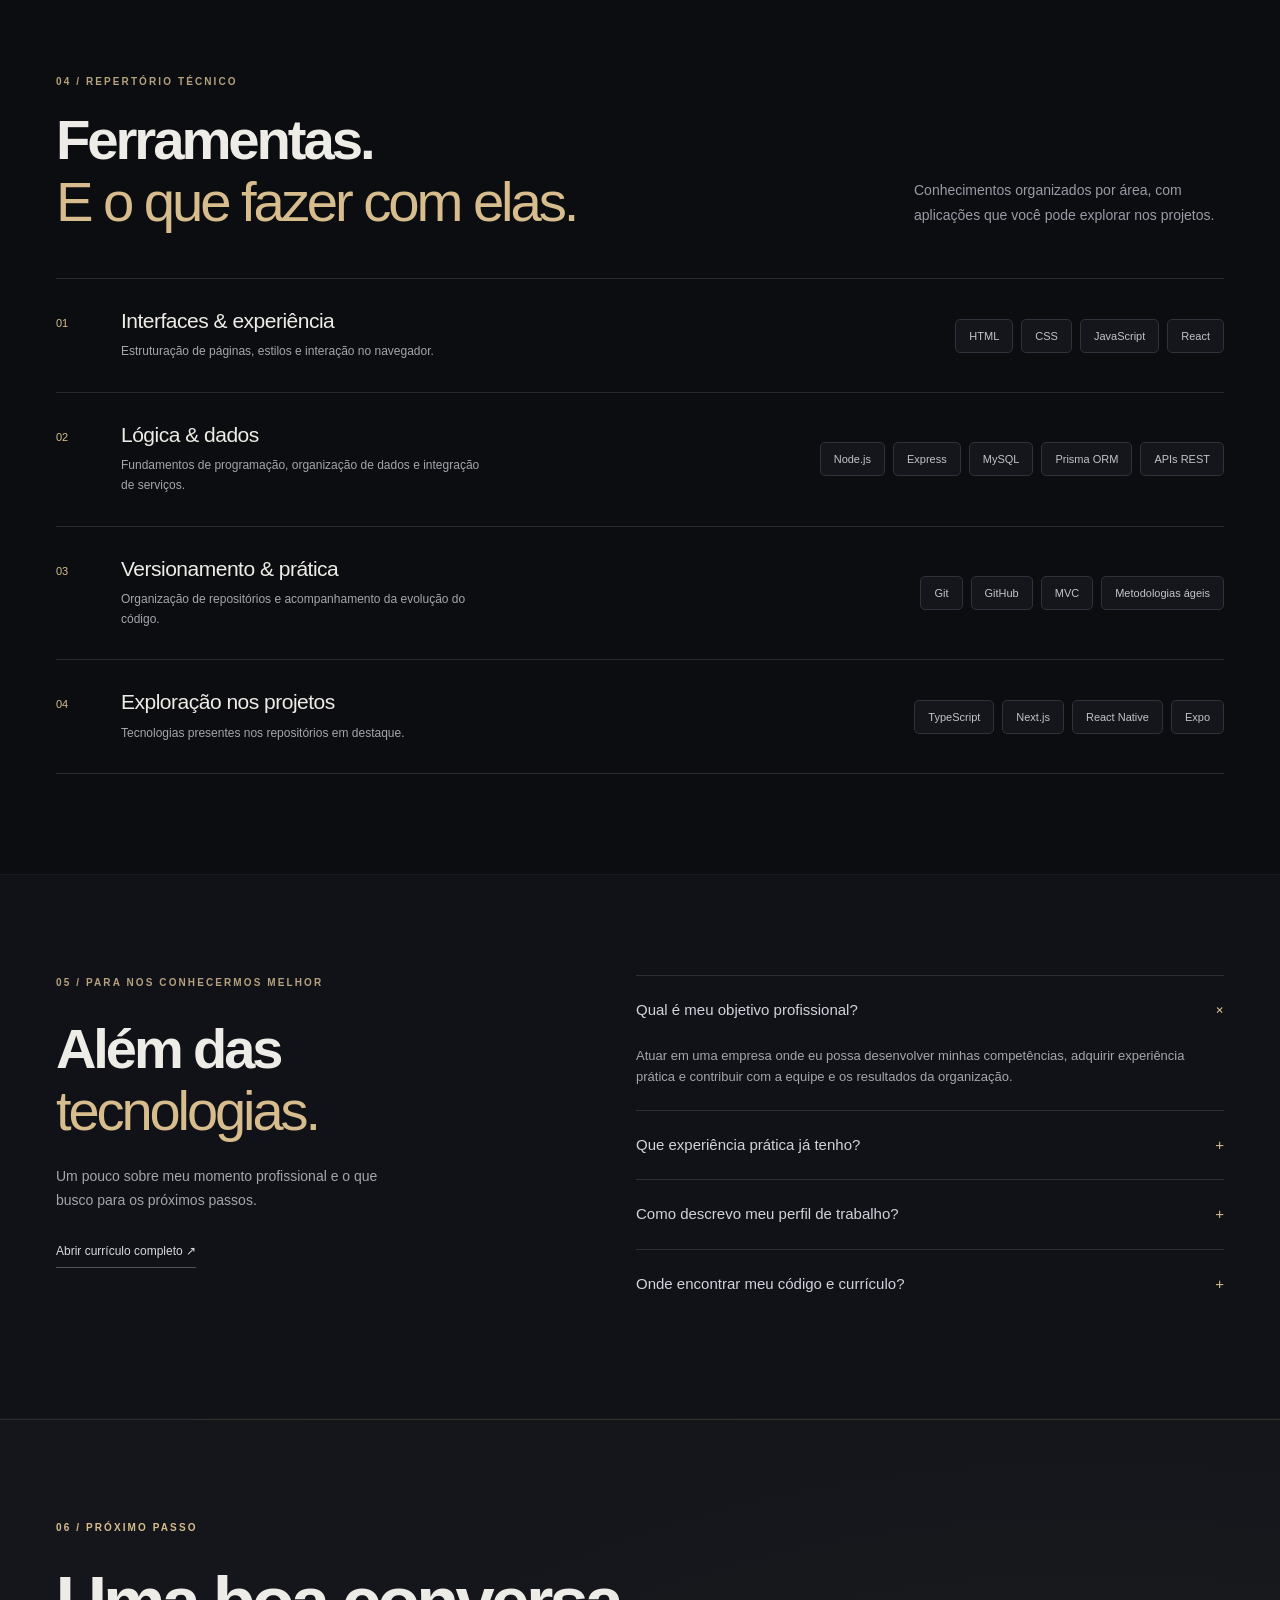
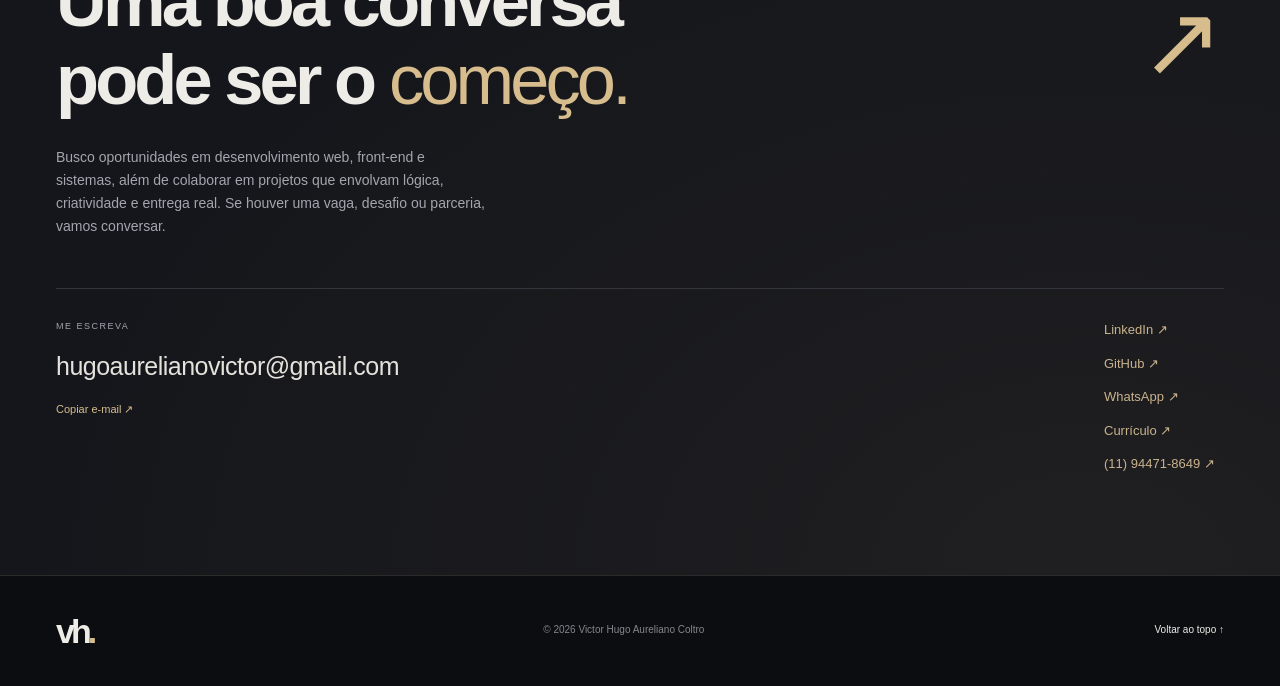
==== commit 6ce29e4a: "Melhorias de posicionamento e contato" ====
--- a/index.html
+++ b/index.html
@@ -34,8 +34,9 @@
     <div class="hero-copy">
       <p class="eyebrow"><span class="status-dot" aria-hidden="true"></span> PORTFÓLIO PESSOAL / DESENVOLVIMENTO WEB</p>
       <h1 id="hero-title">Ideias ganham<br>forma com <em>código.</em></h1>
-      <p class="hero-intro">Sou <strong>Victor Hugo</strong>, desenvolvedor de sistemas com foco em interfaces web, lógica de negócio e soluções funcionais. Minha rotina combina estudo, prática e entrega de projetos com atenção à usabilidade, organização e qualidade.</p>
+      <p class="hero-intro">Sou <strong>Victor Hugo</strong>, desenvolvedor de sistemas com foco em interfaces web, lógica de negócio e soluções funcionais. Meu trabalho combina front-end, APIs e organização de código para entregar experiências claras, úteis e bem estruturadas.</p>
       <div class="actions"><a class="button primary" href="#projetos">Veja meus projetos <span aria-hidden="true">↘</span></a><a class="text-link" href="curriculo.html">Ver currículo <span aria-hidden="true">↗</span></a></div>
+      <div class="hero-badges" aria-label="Especialidades"><span>Front-end</span><span>APIs</span><span>Sistemas</span><span>GitHub</span></div>
       <div class="hero-profile"><span>Técnico em DS · SENAI</span><span>ADS · UniFatecie, em curso</span><a href="#contato">Disponível para oportunidades ↗</a></div><div class="hero-note"><span aria-hidden="true">01 —</span> Do código à experiência.<br><span class="note-indent">Projetos com foco em clareza, funcionalidade e evolução contínua.</span></div>
     </div>
     <figure class="portrait">
@@ -73,7 +74,7 @@
  <div class="journey-grid"><div class="timeline"><article><span class="timeline-label">EM ANDAMENTO</span><h3>Análise e Desenvolvimento de Sistemas</h3><p class="institution">UniFatecie · Graduação</p><p>Continuidade da formação na área de tecnologia, somando novos conhecimentos à base técnica.</p></article><article><span class="timeline-label">CONCLUÍDO</span><h3>Técnico em Desenvolvimento de Sistemas</h3><p class="institution">SENAI</p><p>Lógica de programação, desenvolvimento web, banco de dados, versionamento de código, APIs REST, arquitetura MVC e metodologias ágeis.</p></article><article><span class="timeline-label">CONCLUSÃO EM 2025</span><h3>Ensino Médio</h3><p class="institution">SESI</p><p>Trajetória de oito anos na instituição, com bom desempenho acadêmico e sem reprovações.</p></article></div>
  <aside class="learning-panel"><p class="eyebrow">FORMAÇÃO COMPLEMENTAR</p><h3>Aprender faz<br>parte do trabalho.</h3><ul><li><strong>Excel Básico</strong><span>SENAI</span></li><li><strong>Desvendando a Indústria 4.0</strong><span>SENAI</span></li><li><strong>Web 3.0</strong><span>SENAI</span></li><li><strong>Informática Básica</strong><span>Curso com certificado</span></li><li><strong>Computação</strong><span>Nível intermediário/avançado · Com certificado</span></li></ul><p>Também participei de cursos complementares durante a formação técnica.</p></aside></div>
 </section><section class="section container" id="competencias" aria-labelledby="skills-title"><div class="section-heading"><div><p class="eyebrow">04 / REPERTÓRIO TÉCNICO</p><h2 id="skills-title">Ferramentas.<br><em>E o que fazer com elas.</em></h2></div><p>Conhecimentos organizados por área, com aplicações que você pode explorar nos projetos.</p></div><div class="skills-list"><article><span class="skill-number">01</span><div><h3>Interfaces & experiência</h3><p>Estruturação de páginas, estilos e interação no navegador.</p></div><div class="skill-tags"><span>HTML</span><span>CSS</span><span>JavaScript</span><span>React</span></div></article><article><span class="skill-number">02</span><div><h3>Lógica & dados</h3><p>Fundamentos de programação, organização de dados e integração de serviços.</p></div><div class="skill-tags"><span>Node.js</span><span>Express</span><span>MySQL</span><span>Prisma ORM</span><span>APIs REST</span></div></article><article><span class="skill-number">03</span><div><h3>Versionamento & prática</h3><p>Organização de repositórios e acompanhamento da evolução do código.</p></div><div class="skill-tags"><span>Git</span><span>GitHub</span><span>MVC</span><span>Metodologias ágeis</span></div></article><article><span class="skill-number">04</span><div><h3>Exploração nos projetos</h3><p>Tecnologias presentes nos repositórios em destaque.</p></div><div class="skill-tags"><span>TypeScript</span><span>Next.js</span><span>React Native</span><span>Expo</span></div></article></div></section>
-  <section class="section recruiter" aria-labelledby="recruiter-title"><div class="container recruiter-grid"><div><p class="eyebrow">05 / PARA NOS CONHECERMOS MELHOR</p><h2 id="recruiter-title">Além das<br><em>tecnologias.</em></h2><p>Um pouco sobre meu momento profissional e o que busco para os próximos passos.</p><a class="text-link" href="curriculo.html">Abrir currículo completo ↗</a></div><div class="faq-list"><details open><summary>Qual é meu objetivo profissional? <span>+</span></summary><p>Atuar em uma empresa onde eu possa desenvolver minhas competências, adquirir experiência prática e contribuir com a equipe e os resultados da organização.</p></details><details><summary>Que experiência prática já tenho? <span>+</span></summary><p>Projetos individuais e em equipe realizados durante a formação técnica, aplicando desenvolvimento web, organização de código, integração de sistemas e resolução de problemas. Os repositórios apresentam essa evolução.</p></details><details><summary>Como descrevo meu perfil de trabalho? <span>+</span></summary><p>Sou focado, responsável e comprometido. Valorizo o trabalho em equipe, tenho facilidade para aprender novos processos e procuro lidar com desafios com maturidade e dedicação.</p></details><details><summary>Onde encontrar meu código e currículo? <span>+</span></summary><p>Os projetos desta página levam aos repositórios públicos do GitHub. O currículo reúne minha formação, competências e contato, com opção de impressão ou de salvar em PDF.</p><a class="text-link" href="curriculo.html">Ver currículo ↗</a></details></div></div></section><section class="contact section" id="contato" aria-labelledby="contact-title"><div class="container"><p class="eyebrow">06 / PRÓXIMO PASSO</p><div class="contact-heading"><h2 id="contact-title">Uma boa conversa<br>pode ser o <em>começo.</em></h2><span class="contact-symbol" aria-hidden="true">↗</span></div><p class="contact-intro">Busco oportunidades em desenvolvimento web, front-end e sistemas, além de colaborar em projetos que envolvam lógica, criatividade e entrega real. Se houver uma vaga, desafio ou parceria, vamos conversar.</p><div class="contact-bottom"><div><p class="contact-label">ME ESCREVA</p><a class="email" href="mailto:hugoaurelianovictor@gmail.com">hugoaurelianovictor@gmail.com</a><button class="copy-email" type="button" hidden>Copiar e-mail <span aria-hidden="true">↗</span></button><p id="copy-status" role="status" aria-live="polite"></p></div><div class="contact-socials"><a href="https://www.linkedin.com/in/victor-hugo-2b775338b" target="_blank" rel="noopener noreferrer">LinkedIn ↗</a><a href="https://github.com/victorhugoaurelianocoltro" target="_blank" rel="noopener noreferrer">GitHub ↗</a><a href="curriculo.html">Currículo ↗</a><a href="tel:+5511944718649">(11) 94471-8649 ↗</a></div></div></div></section>
+  <section class="section recruiter" aria-labelledby="recruiter-title"><div class="container recruiter-grid"><div><p class="eyebrow">05 / PARA NOS CONHECERMOS MELHOR</p><h2 id="recruiter-title">Além das<br><em>tecnologias.</em></h2><p>Um pouco sobre meu momento profissional e o que busco para os próximos passos.</p><a class="text-link" href="curriculo.html">Abrir currículo completo ↗</a></div><div class="faq-list"><details open><summary>Qual é meu objetivo profissional? <span>+</span></summary><p>Atuar em uma empresa onde eu possa desenvolver minhas competências, adquirir experiência prática e contribuir com a equipe e os resultados da organização.</p></details><details><summary>Que experiência prática já tenho? <span>+</span></summary><p>Projetos individuais e em equipe realizados durante a formação técnica, aplicando desenvolvimento web, organização de código, integração de sistemas e resolução de problemas. Os repositórios apresentam essa evolução.</p></details><details><summary>Como descrevo meu perfil de trabalho? <span>+</span></summary><p>Sou focado, responsável e comprometido. Valorizo o trabalho em equipe, tenho facilidade para aprender novos processos e procuro lidar com desafios com maturidade e dedicação.</p></details><details><summary>Onde encontrar meu código e currículo? <span>+</span></summary><p>Os projetos desta página levam aos repositórios públicos do GitHub. O currículo reúne minha formação, competências e contato, com opção de impressão ou de salvar em PDF.</p><a class="text-link" href="curriculo.html">Ver currículo ↗</a></details></div></div></section><section class="contact section" id="contato" aria-labelledby="contact-title"><div class="container"><p class="eyebrow">06 / PRÓXIMO PASSO</p><div class="contact-heading"><h2 id="contact-title">Uma boa conversa<br>pode ser o <em>começo.</em></h2><span class="contact-symbol" aria-hidden="true">↗</span></div><p class="contact-intro">Busco oportunidades em desenvolvimento web, front-end e sistemas, além de colaborar em projetos que envolvam lógica, criatividade e entrega real. Se houver uma vaga, desafio ou parceria, vamos conversar.</p><div class="contact-bottom"><div><p class="contact-label">ME ESCREVA</p><a class="email" href="mailto:hugoaurelianovictor@gmail.com">hugoaurelianovictor@gmail.com</a><button class="copy-email" type="button" hidden>Copiar e-mail <span aria-hidden="true">↗</span></button><p id="copy-status" role="status" aria-live="polite"></p></div><div class="contact-socials"><a href="https://www.linkedin.com/in/victor-hugo-2b775338b" target="_blank" rel="noopener noreferrer">LinkedIn ↗</a><a href="https://github.com/victorhugoaurelianocoltro" target="_blank" rel="noopener noreferrer">GitHub ↗</a><a href="https://wa.me/5511944718649" target="_blank" rel="noopener noreferrer">WhatsApp ↗</a><a href="curriculo.html">Currículo ↗</a><a href="tel:+5511944718649">(11) 94471-8649 ↗</a></div></div></div></section>
 </main>
 <footer class="container footer"><a class="brand" href="#inicio" aria-label="Voltar ao início">vh<span>.</span></a><p>© <span id="year">2026</span> Victor Hugo Aureliano Coltro</p><a href="#inicio">Voltar ao topo ↑</a></footer>
 </body>
--- a/css/style.css
+++ b/css/style.css
@@ -168,11 +168,29 @@
 }
 .hero-intro {
   font-size:16px;
-  max-width:490px;
+  max-width:520px;
   line-height:1.8
 }
 .hero-intro strong {
   color:var(--ink)
+}
+.hero-badges {
+  display:flex;
+  flex-wrap:wrap;
+  gap:10px;
+  margin-top:24px
+}
+.hero-badges span {
+  display:inline-flex;
+  align-items:center;
+  border:1px solid var(--line);
+  border-radius:999px;
+  padding:8px 12px;
+  font-size:11px;
+  font-weight:700;
+  letter-spacing:.08em;
+  text-transform:uppercase;
+  background:rgba(255,255,255,.3)
 }
 .actions {
   display:flex;
